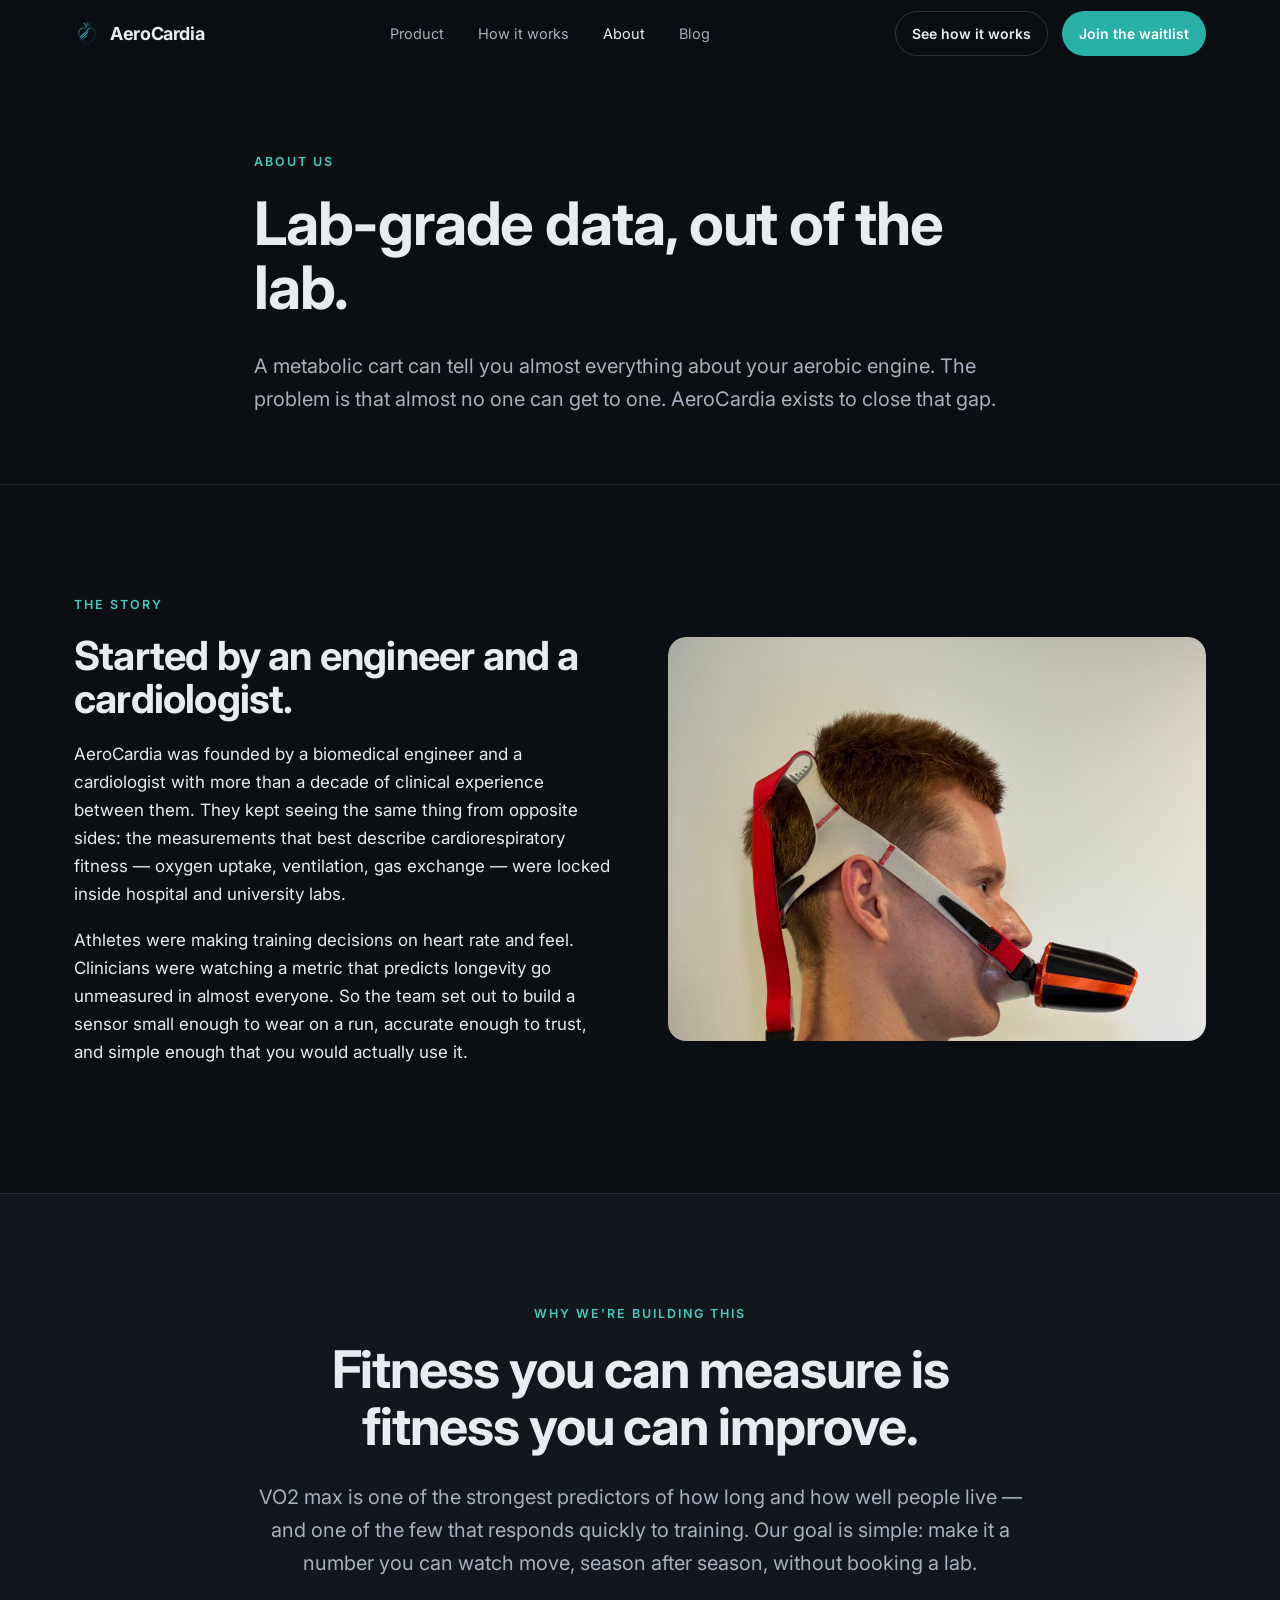
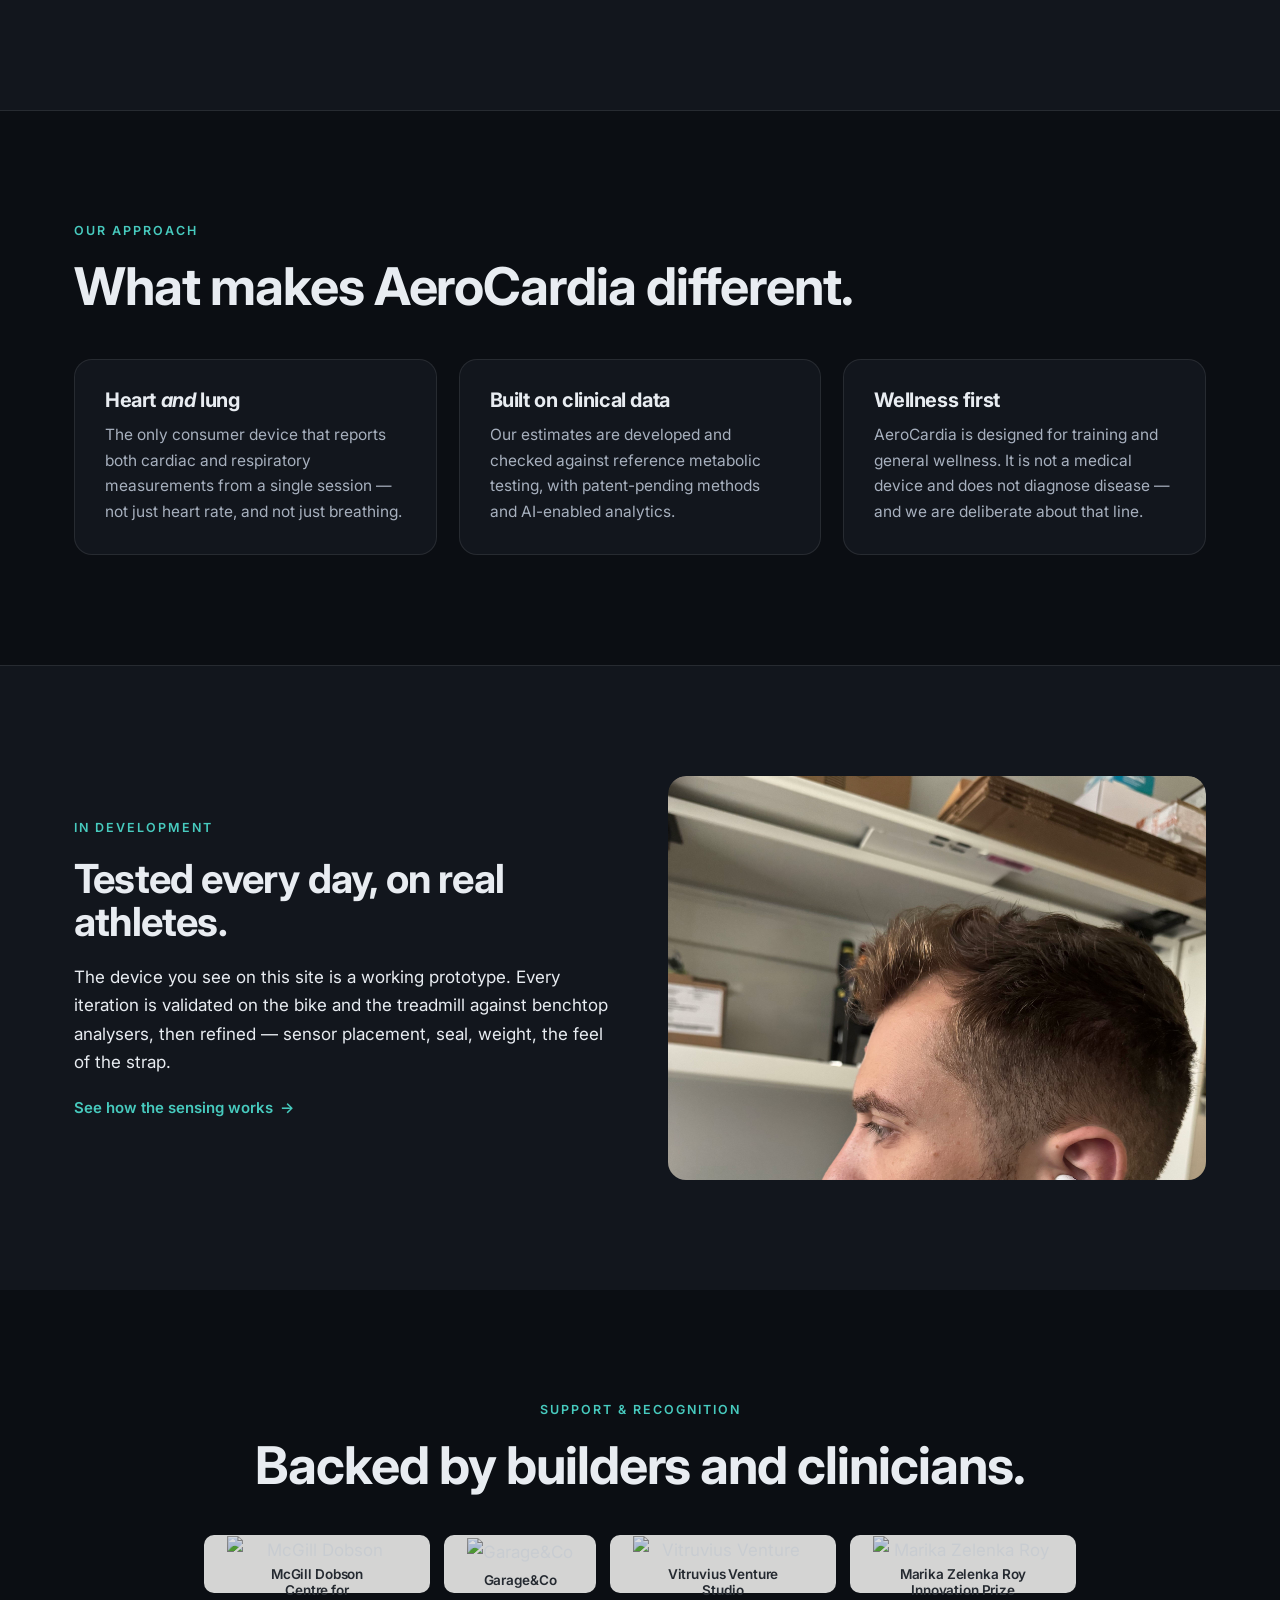
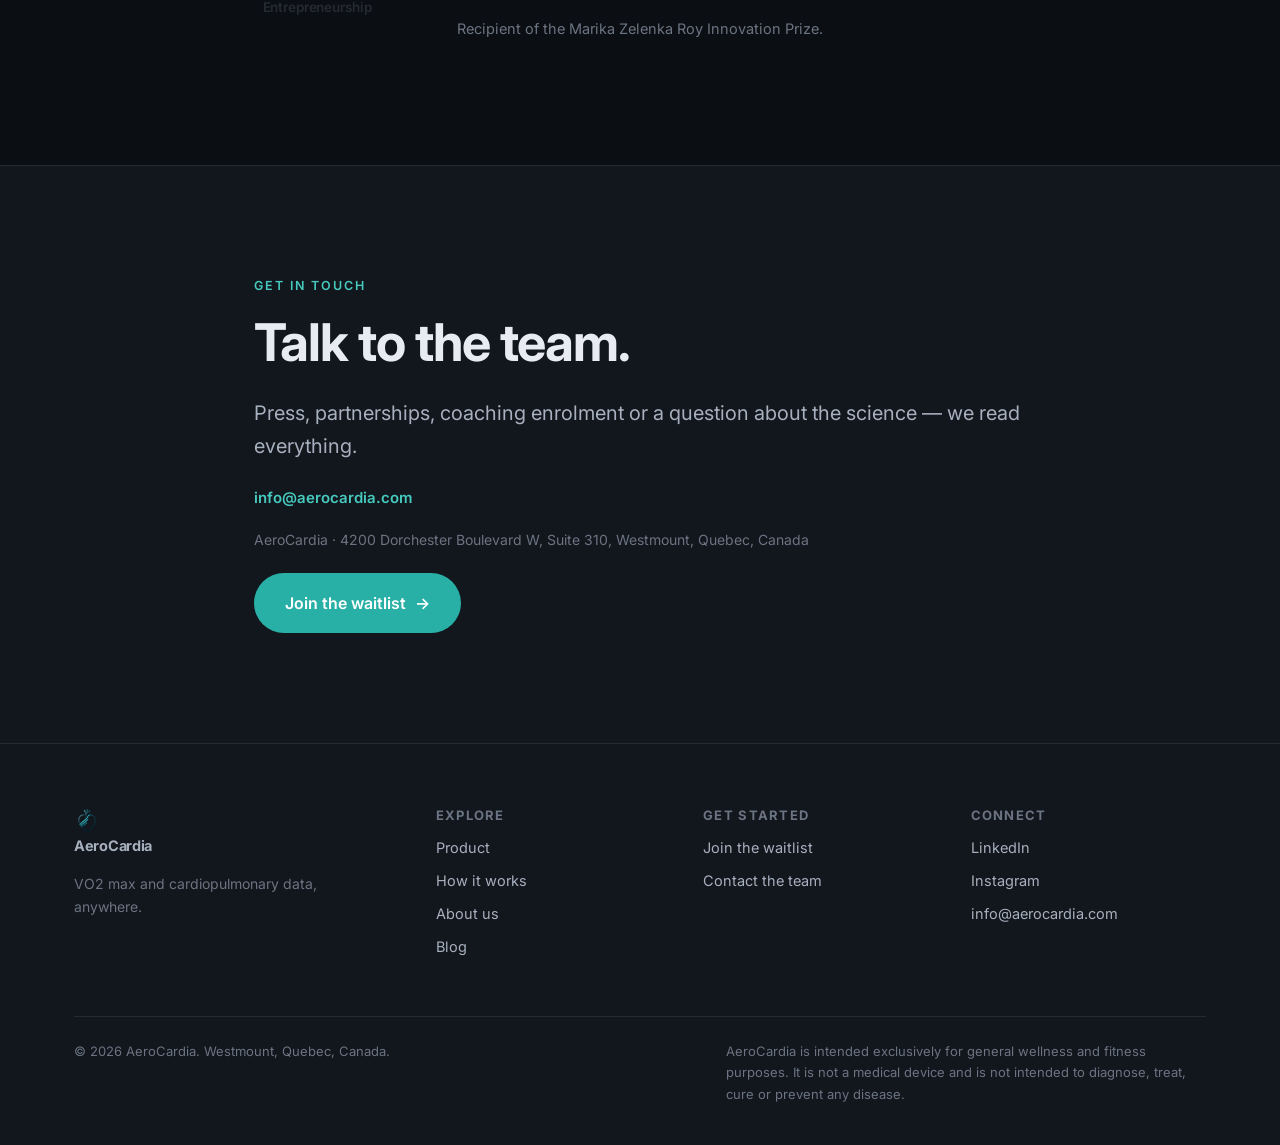
==== about.html @ 22e547aa "Backers strip: logo slots with text fallback Home + About "Backed by" rows now render partner logos " ====
<!DOCTYPE html>
<html lang="en">
<head>
<meta charset="UTF-8" />
<script>document.documentElement.classList.add("js");</script>
<meta name="viewport" content="width=device-width, initial-scale=1" />
<title>About — AeroCardia</title>
<meta name="description" content="AeroCardia was founded by a biomedical engineer and a cardiologist to put lab-grade VO2 and breath data in the hands of everyday athletes." />
<link rel="icon" href="assets/img/favicon.png" />
<link rel="preconnect" href="https://fonts.googleapis.com" />
<link rel="preconnect" href="https://fonts.gstatic.com" crossorigin />
<link href="https://fonts.googleapis.com/css2?family=Inter:wght@400;500;600;700&display=swap" rel="stylesheet" />
<link rel="stylesheet" href="assets/css/styles.css" />
</head>
<body>

<header class="nav">
  <div class="nav__inner">
    <a class="brand" href="index.html" aria-label="AeroCardia home">
      <img class="brand__mark" src="assets/img/favicon.png" alt="" width="26" height="26" />
      AeroCardia
    </a>
    <nav><ul class="nav__links">
      <li><a href="product.html">Product</a></li>
      <li><a href="how-it-works.html">How it works</a></li>
      <li><a href="about.html" aria-current="page">About</a></li>
      <li><a href="index.html#blog">Blog</a></li>
    </ul></nav>
    <div class="nav__cta">
      <a class="btn btn--ghost btn--sm" href="how-it-works.html">See how it works</a>
      <a class="btn btn--primary btn--sm" href="waitlist.html">Join the waitlist</a>
      <button class="nav__toggle" aria-label="Menu"><svg width="24" height="24" viewBox="0 0 24 24" fill="none" stroke="currentColor" stroke-width="2"><path d="M4 7h16M4 12h16M4 17h16" stroke-linecap="round"/></svg></button>
    </div>
  </div>
</header>

<main>

<section class="page-hero">
  <div class="wrap narrow reveal in">
    <span class="eyebrow">About us</span>
    <h1>Lab-grade data, out of the lab.</h1>
    <p class="lede">A metabolic cart can tell you almost everything about your aerobic engine. The problem is that almost no one can get to one. AeroCardia exists to close that gap.</p>
  </div>
</section>

<!-- STORY -->
<section class="section">
  <div class="wrap">
    <div class="split">
      <div class="reveal">
        <span class="eyebrow">The story</span>
        <h2>Started by an engineer and a cardiologist.</h2>
        <p>AeroCardia was founded by a biomedical engineer and a cardiologist with more than a decade of clinical experience between them. They kept seeing the same thing from opposite sides: the measurements that best describe cardiorespiratory fitness — oxygen uptake, ventilation, gas exchange — were locked inside hospital and university labs.</p>
        <p>Athletes were making training decisions on heart rate and feel. Clinicians were watching a metric that predicts longevity go unmeasured in almost everyone. So the team set out to build a sensor small enough to wear on a run, accurate enough to trust, and simple enough that you would actually use it.</p>
      </div>
      <div class="split__media reveal" data-d="1" style="padding:0;border:0;background:none">
        <img src="assets/img/proto-5914.jpg" alt="Early AeroCardia prototype worn during testing" style="width:100%;height:100%;object-fit:cover;border-radius:var(--radius)" />
      </div>
    </div>
  </div>
</section>

<!-- MISSION -->
<section class="section" style="background:var(--bg-elev);border-top:1px solid var(--line);border-bottom:1px solid var(--line)">
  <div class="wrap narrow center reveal" style="margin-inline:auto">
    <span class="eyebrow" style="justify-content:center">Why we're building this</span>
    <h2>Fitness you can measure is fitness you can improve.</h2>
    <p class="lede" style="margin-inline:auto">VO2 max is one of the strongest predictors of how long and how well people live — and one of the few that responds quickly to training. Our goal is simple: make it a number you can watch move, season after season, without booking a lab.</p>
  </div>
</section>

<!-- APPROACH -->
<section class="section">
  <div class="wrap">
    <div class="reveal"><span class="eyebrow">Our approach</span><h2>What makes AeroCardia different.</h2></div>
    <div class="cards cards--3" style="margin-top:44px">
      <div class="card reveal" data-d="1"><h3>Heart <em>and</em> lung</h3><p>The only consumer device that reports both cardiac and respiratory measurements from a single session — not just heart rate, and not just breathing.</p></div>
      <div class="card reveal" data-d="2"><h3>Built on clinical data</h3><p>Our estimates are developed and checked against reference metabolic testing, with patent-pending methods and AI-enabled analytics.</p></div>
      <div class="card reveal" data-d="3"><h3>Wellness first</h3><p>AeroCardia is designed for training and general wellness. It is not a medical device and does not diagnose disease — and we are deliberate about that line.</p></div>
    </div>
  </div>
</section>

<!-- LAB -->
<section class="section" style="background:var(--bg-elev);border-top:1px solid var(--line)">
  <div class="wrap">
    <div class="split split--reverse">
      <div class="reveal">
        <span class="eyebrow">In development</span>
        <h2>Tested every day, on real athletes.</h2>
        <p>The device you see on this site is a working prototype. Every iteration is validated on the bike and the treadmill against benchtop analysers, then refined — sensor placement, seal, weight, the feel of the strap.</p>
        <p><a class="link" href="how-it-works.html">See how the sensing works <span class="arrow">&rarr;</span></a></p>
      </div>
      <div class="split__media reveal" data-d="1" style="padding:0;border:0;background:none">
        <img src="assets/img/oscar-1.jpg" alt="AeroCardia prototype being tested" style="width:100%;height:100%;object-fit:cover;border-radius:var(--radius)" />
      </div>
    </div>
  </div>
</section>

<!-- BACKERS -->
<section class="section">
  <div class="wrap center reveal">
    <span class="eyebrow" style="justify-content:center">Support &amp; recognition</span>
    <h2>Backed by builders and clinicians.</h2>
    <div class="backers" style="margin-top:40px">
      <span class="backer"><img src="assets/img/logos/mcgill-dobson.png" alt="McGill Dobson Centre for Entrepreneurship" onerror="this.hidden=true;this.nextElementSibling.hidden=false" /><span class="backer__txt" hidden>McGill Dobson Centre for Entrepreneurship</span></span>
      <span class="backer"><img src="assets/img/logos/garage-co.png" alt="Garage&amp;Co" onerror="this.hidden=true;this.nextElementSibling.hidden=false" /><span class="backer__txt" hidden>Garage&amp;Co</span></span>
      <span class="backer"><img src="assets/img/logos/vitruvius.png" alt="Vitruvius Venture Studio" onerror="this.hidden=true;this.nextElementSibling.hidden=false" /><span class="backer__txt" hidden>Vitruvius Venture Studio</span></span>
      <span class="backer"><img src="assets/img/logos/marika-zelenka-roy.png" alt="Marika Zelenka Roy Innovation Prize" onerror="this.hidden=true;this.nextElementSibling.hidden=false" /><span class="backer__txt" hidden>Marika Zelenka Roy Innovation Prize</span></span>
    </div>
    <p class="muted" style="margin-top:24px;font-size:14.5px">Recipient of the Marika Zelenka Roy Innovation Prize.</p>
  </div>
</section>

<!-- CONTACT -->
<section class="section" style="background:var(--bg-elev);border-top:1px solid var(--line)">
  <div class="wrap narrow reveal">
    <span class="eyebrow">Get in touch</span>
    <h2>Talk to the team.</h2>
    <p class="lede">Press, partnerships, coaching enrolment or a question about the science — we read everything.</p>
    <p style="margin-top:20px">
      <a class="link" href="mailto:info@aerocardia.com">info@aerocardia.com</a>
    </p>
    <p class="muted" style="font-size:14px">AeroCardia &middot; 4200 Dorchester Boulevard W, Suite 310, Westmount, Quebec, Canada</p>
    <div style="margin-top:22px"><a class="btn btn--primary btn--lg" href="waitlist.html">Join the waitlist <span class="arrow">&rarr;</span></a></div>
  </div>
</section>

</main>

<footer class="footer">
  <div class="wrap">
    <div class="footer__grid">
      <div>
        <a class="brand" href="index.html" style="margin-bottom:14px"><img class="brand__mark" src="assets/img/favicon.png" alt="" width="26" height="26" />AeroCardia</a>
        <p class="muted" style="font-size:14px;max-width:32ch">VO2 max and cardiopulmonary data, anywhere.</p>
      </div>
      <div><h4>Explore</h4><a href="product.html">Product</a><a href="how-it-works.html">How it works</a><a href="about.html">About us</a><a href="https://aerocardia.com/blog">Blog</a></div>
      <div><h4>Get started</h4><a href="waitlist.html">Join the waitlist</a><a href="mailto:info@aerocardia.com">Contact the team</a></div>
      <div><h4>Connect</h4><a href="https://www.linkedin.com/company/aerocardia/" target="_blank" rel="noopener">LinkedIn</a><a href="https://www.instagram.com/aerocardia" target="_blank" rel="noopener">Instagram</a><a href="mailto:info@aerocardia.com">info@aerocardia.com</a></div>
    </div>
    <div class="footer__bottom">
      <span>&copy; <span data-year>2026</span> AeroCardia. Westmount, Quebec, Canada.</span>
      <span class="footer__disc">AeroCardia is intended exclusively for general wellness and fitness purposes. It is not a medical device and is not intended to diagnose, treat, cure or prevent any disease.</span>
    </div>
  </div>
</footer>

<script src="assets/js/main.js"></script>
</body>
</html>
---- assets/css/styles.css ----
/* =========================================================
   AeroCardia — wellness site
   Dark performance theme
   ========================================================= */

:root {
  /* Core palette */
  --bg:            #0B0E13;
  --bg-elev:       #12161D;
  --bg-elev-2:     #171C25;
  --line:          rgba(255,255,255,0.09);
  --line-strong:   rgba(255,255,255,0.16);

  --text:          #E8ECF1;
  --text-dim:      #A7B0BE;
  --text-mute:     #6B7482;

  --accent:        #29B0A6;   /* AeroCardia teal */
  --accent-bright: #47CabE;
  --accent-deep:   #0E6B66;
  --accent-soft:   rgba(41,176,166,0.13);

  --good:          #4FD0B0;
  --warn:          #F5A524;
  --hot:           #FF6B5B;

  /* Type */
  --font-sans: "Inter", -apple-system, BlinkMacSystemFont, "Segoe UI", Roboto, Helvetica, Arial, sans-serif;
  --font-display: "Inter", -apple-system, BlinkMacSystemFont, "Segoe UI", Roboto, sans-serif;

  /* Layout */
  --wrap: 1180px;
  --wrap-narrow: 820px;
  --radius: 18px;
  --radius-sm: 12px;
  --nav-h: 68px;

  --ease: cubic-bezier(0.22, 1, 0.36, 1);
}

/* ---------- Reset-ish ---------- */
* { box-sizing: border-box; }
html { scroll-behavior: smooth; -webkit-text-size-adjust: 100%; }
body {
  margin: 0;
  background: var(--bg);
  color: var(--text);
  font-family: var(--font-sans);
  font-size: 17px;
  line-height: 1.65;
  -webkit-font-smoothing: antialiased;
  text-rendering: optimizeLegibility;
  overflow-x: hidden;
}
img, svg, video { max-width: 100%; display: block; }
a { color: inherit; text-decoration: none; }
button { font-family: inherit; cursor: pointer; }
h1, h2, h3, h4 { font-family: var(--font-display); font-weight: 700; line-height: 1.08; letter-spacing: -0.02em; margin: 0 0 0.5em; }
p { margin: 0 0 1em; }
::selection { background: var(--accent); color: #fff; }

/* ---------- Utilities ---------- */
.wrap { width: 100%; max-width: var(--wrap); margin: 0 auto; padding: 0 24px; }
.narrow { max-width: var(--wrap-narrow); }
.section { padding: 110px 0; position: relative; }
.section--tight { padding: 72px 0; }
.center { text-align: center; }
.eyebrow {
  font-size: 12.5px; font-weight: 600; letter-spacing: 0.16em; text-transform: uppercase;
  color: var(--accent-bright); margin-bottom: 18px; display: block;
}
.lede { font-size: 20px; color: var(--text-dim); max-width: 60ch; }
.section h2 { font-size: clamp(30px, 4.4vw, 52px); }
.muted { color: var(--text-mute); }
.hr { height: 1px; background: var(--line); border: 0; margin: 0; }

/* ---------- Buttons ---------- */
.btn {
  display: inline-flex; align-items: center; gap: 9px;
  padding: 13px 22px; border-radius: 999px; font-weight: 600; font-size: 15px;
  border: 1px solid transparent; transition: transform .18s var(--ease), background .18s, border-color .18s, color .18s;
  white-space: nowrap;
}
.btn:active { transform: translateY(1px); }
.btn--primary { background: var(--accent); color: #fff; }
.btn--primary:hover { background: var(--accent-bright); }
.btn--ghost { border-color: var(--line-strong); color: var(--text); }
.btn--ghost:hover { border-color: var(--text-dim); background: rgba(255,255,255,0.04); }
.btn--sm { padding: 10px 16px; font-size: 14px; }
.btn--lg { padding: 16px 30px; font-size: 16px; }
.arrow { transition: transform .2s var(--ease); }
.btn:hover .arrow, .link:hover .arrow { transform: translateX(3px); }
.link { display: inline-flex; align-items: center; gap: 7px; color: var(--accent-bright); font-weight: 600; font-size: 15px; }

/* ---------- Nav ---------- */
.nav {
  position: sticky; top: 0; z-index: 100; height: var(--nav-h);
  display: flex; align-items: center;
  background: rgba(11,14,19,0.72); backdrop-filter: blur(14px);
  border-bottom: 1px solid transparent; transition: border-color .3s, background .3s;
}
.nav.is-scrolled { border-color: var(--line); background: rgba(11,14,19,0.9); }
.nav__inner { width: 100%; max-width: var(--wrap); margin: 0 auto; padding: 0 24px; display: flex; align-items: center; justify-content: space-between; }
.brand { display: flex; align-items: center; gap: 10px; font-weight: 700; letter-spacing: -0.02em; font-size: 18px; }
.brand__mark { width: 26px; height: 26px; flex: none; }
.nav__links { display: flex; align-items: center; gap: 34px; list-style: none; margin: 0; padding: 0; }
.nav__links a { font-size: 14.5px; color: var(--text-dim); transition: color .15s; }
.nav__links a:hover, .nav__links a[aria-current="page"] { color: var(--text); }
.nav__cta { display: flex; align-items: center; gap: 14px; }
.nav__toggle { display: none; background: none; border: 0; color: var(--text); padding: 8px; }
@media (max-width: 900px) {
  .nav__links, .nav__cta .btn--ghost { display: none; }
  .nav__toggle { display: block; }
  .nav.is-open .nav__links {
    display: flex; position: absolute; top: var(--nav-h); left: 0; right: 0;
    flex-direction: column; gap: 0; background: var(--bg-elev); border-bottom: 1px solid var(--line); padding: 8px 0;
  }
  .nav.is-open .nav__links a { padding: 14px 24px; width: 100%; }
}

/* ---------- Hero ---------- */
.hero { position: relative; padding: 92px 0 60px; overflow: hidden; }
.hero__grid { display: grid; grid-template-columns: 1.05fr 0.95fr; gap: 48px; align-items: center; }
.hero h1 { font-size: clamp(40px, 6.6vw, 76px); letter-spacing: -0.03em; }
.hero .lede { font-size: 21px; margin-bottom: 30px; }
.hero__actions { display: flex; gap: 14px; flex-wrap: wrap; }
.hero__note { margin-top: 20px; font-size: 13.5px; color: var(--text-mute); }
.hero__glow {
  position: absolute; width: 720px; height: 720px; right: -180px; top: -220px; pointer-events: none;
  background: radial-gradient(circle, rgba(41,176,166,0.20), transparent 62%); filter: blur(20px);
}
@media (max-width: 880px) {
  .hero__grid { grid-template-columns: 1fr; gap: 34px; }
  .hero { padding: 56px 0 40px; }
}

/* ---------- Device visual ---------- */
.device {
  position: relative; aspect-ratio: 1 / 1; width: 100%; max-width: 460px; margin-inline: auto;
  display: grid; place-items: center;
}
.device__ring {
  position: absolute; inset: 0; border-radius: 50%;
  background: radial-gradient(circle at 50% 45%, rgba(46,155,255,0.16), transparent 60%);
}
.device__img { width: 78%; filter: drop-shadow(0 40px 70px rgba(0,0,0,0.55)); }
.device__img--spin { animation: float 7s ease-in-out infinite; }
@keyframes float { 0%,100% { transform: translateY(-8px) rotate(-2deg); } 50% { transform: translateY(8px) rotate(2deg); } }

/* Product stage — renders sit on a light studio card.
   The supplied renders have white / light-grey studio backgrounds;
   mix-blend-mode:multiply drops that background against the light card
   so no per-image cut-out is needed. (Re-export as transparent PNG for
   a perfectly clean result — see README.) */
.stage {
  position: relative; width: 100%; border-radius: 22px; overflow: hidden;
  background: linear-gradient(158deg, #EFF0F1 0%, #DFE2E4 60%, #D3D7DA 100%);
  border: 1px solid var(--line-strong); aspect-ratio: 4 / 3; display: grid; place-items: center;
  isolation: isolate;
}
.stage--tall { aspect-ratio: 1 / 1; }
.stage__frames { position: relative; width: 92%; aspect-ratio: 16/10; }
.stage__frames img {
  width: 100%; height: 100%; object-fit: contain;
  mix-blend-mode: multiply;
  transition: opacity .5s var(--ease);
}
/* opt-in auto colourway cross-fade */
.stage__frames--cycle img { position: absolute; inset: 0; opacity: 0; animation: colourway 25s infinite; }
.stage__frames--cycle img:nth-child(1) { animation-delay: 0s; }
.stage__frames--cycle img:nth-child(2) { animation-delay: 5s; }
.stage__frames--cycle img:nth-child(3) { animation-delay: 10s; }
.stage__frames--cycle img:nth-child(4) { animation-delay: 15s; }
.stage__frames--cycle img:nth-child(5) { animation-delay: 20s; }
@keyframes colourway {
  0%, 2% { opacity: 0; }
  5%, 18% { opacity: 1; }
  21%, 100% { opacity: 0; }
}
@media (prefers-reduced-motion: reduce) {
  .stage__frames--cycle img { animation: none; }
  .stage__frames--cycle img:not(:first-child) { display: none; }
  .stage__frames--cycle img:first-child { opacity: 1; }
}
.stage__float { animation: float 8s ease-in-out infinite; }
.stage__badge {
  position: absolute; left: 18px; bottom: 16px; font-size: 12px; letter-spacing: .04em;
  color: #566; display: flex; align-items: center; gap: 8px; font-weight: 600;
}
.stage__badge::before { content: ""; width: 7px; height: 7px; border-radius: 50%; background: var(--accent-deep); }
@media (prefers-reduced-motion: reduce) {
  .stage__frames img { animation: none; opacity: 1; }
  .stage__frames img:not(:first-child) { display: none; }
  .stage__float { animation: none; }
}

/* Dark floating render (how-it-works) — radial mask feathers the studio bg */
.render-float {
  width: 100%; max-width: 560px; margin-inline: auto;
  -webkit-mask-image: radial-gradient(ellipse 62% 62% at 50% 48%, #000 55%, transparent 82%);
          mask-image: radial-gradient(ellipse 62% 62% at 50% 48%, #000 55%, transparent 82%);
}

/* Placeholder shell (used until real renders are dropped in) */
.shell {
  width: 70%; aspect-ratio: 1/1; border-radius: 46% 54% 52% 48% / 54% 46% 54% 46%;
  background:
    radial-gradient(circle at 38% 32%, #2b3340, #12161d 62%),
    var(--bg-elev);
  border: 1px solid var(--line-strong);
  box-shadow: inset 0 2px 14px rgba(255,255,255,0.06), inset 0 -20px 40px rgba(0,0,0,0.5), 0 40px 70px rgba(0,0,0,0.55);
  display: grid; place-items: center; position: relative;
}
.shell::before {
  content: ""; width: 32%; aspect-ratio: 1/1; border-radius: 50% 50% 48% 52% / 60% 60% 40% 40%;
  background: linear-gradient(160deg, #1c222c, #0c0f14);
  box-shadow: inset 0 2px 6px rgba(255,255,255,0.08), 0 6px 16px rgba(0,0,0,0.5);
  border: 1px solid var(--line);
}
.shell[data-accent]::after {
  content: ""; position: absolute; inset: -1px; border-radius: inherit;
  border: 2px solid var(--shell-accent, var(--accent)); opacity: .55; mask: linear-gradient(#000,transparent 70%);
}

/* ---------- Cards ---------- */
.cards { display: grid; gap: 22px; }
.cards--3 { grid-template-columns: repeat(3, 1fr); }
.cards--2 { grid-template-columns: repeat(2, 1fr); }
@media (max-width: 900px) { .cards--3, .cards--2 { grid-template-columns: 1fr; } }
.card {
  background: var(--bg-elev); border: 1px solid var(--line); border-radius: var(--radius);
  padding: 30px; transition: border-color .2s, transform .2s var(--ease), background .2s;
}
.card:hover { border-color: var(--line-strong); transform: translateY(-3px); }
.card__icon {
  width: 42px; height: 42px; border-radius: 11px; display: grid; place-items: center;
  background: var(--accent-soft); color: var(--accent-bright); margin-bottom: 18px;
}
.card h3 { font-size: 20px; }
.card p { color: var(--text-dim); font-size: 15.5px; margin: 0; }
.card ul { margin: 14px 0 0; padding: 0; list-style: none; }
.card ul li { position: relative; padding-left: 20px; font-size: 14.5px; color: var(--text-dim); margin-bottom: 7px; }
.card ul li::before { content: ""; position: absolute; left: 0; top: 9px; width: 7px; height: 7px; border-radius: 50%; background: var(--accent); }

/* ---------- Split feature rows ---------- */
.split { display: grid; grid-template-columns: 1fr 1fr; gap: 56px; align-items: center; }
.split--reverse .split__media { order: 2; }
.split__media {
  background: var(--bg-elev); border: 1px solid var(--line); border-radius: var(--radius);
  aspect-ratio: 4/3; display: grid; place-items: center; overflow: hidden; position: relative;
}
.split h2 { font-size: clamp(26px, 3.6vw, 40px); }
.split ul { list-style: none; margin: 22px 0 0; padding: 0; }
.split ul li { position: relative; padding-left: 26px; margin-bottom: 12px; color: var(--text-dim); }
.split ul li::before {
  content: ""; position: absolute; left: 0; top: 7px; width: 14px; height: 14px; border-radius: 50%;
  background: var(--accent-soft); border: 1px solid var(--accent);
}
@media (max-width: 900px) {
  .split { grid-template-columns: 1fr; gap: 28px; }
  .split--reverse .split__media { order: 0; }
}

/* ---------- Steps ---------- */
.steps { display: grid; grid-template-columns: repeat(3,1fr); gap: 24px; counter-reset: step; }
@media (max-width: 900px) { .steps { grid-template-columns: 1fr; } }
.step { padding-top: 26px; border-top: 2px solid var(--line-strong); }
.step__n { font-size: 13px; font-weight: 700; color: var(--accent-bright); letter-spacing: 0.1em; }
.step h3 { font-size: 19px; margin-top: 10px; }
.step p { color: var(--text-dim); font-size: 15px; margin: 0; }

/* ---------- Phase / training ---------- */
.phase { background: var(--bg-elev); border: 1px solid var(--line); border-radius: var(--radius); padding: 28px; }
.phase__tag { display: inline-block; font-size: 12px; font-weight: 700; letter-spacing: 0.08em; text-transform: uppercase;
  padding: 5px 10px; border-radius: 6px; margin-bottom: 14px; }
.phase--1 .phase__tag { background: rgba(53,208,165,0.14); color: var(--good); }
.phase--2 .phase__tag { background: rgba(245,165,36,0.14); color: var(--warn); }
.phase--3 .phase__tag { background: rgba(255,90,95,0.14); color: var(--hot); }
.phase h3 { font-size: 20px; }
.phase p { color: var(--text-dim); font-size: 15px; }

/* ---------- Country toggle (UCI) ---------- */
.uci { background: var(--bg-elev); border-top: 1px solid var(--line); border-bottom: 1px solid var(--line); }
.uci__grid { display: grid; grid-template-columns: 1fr 1fr; gap: 56px; align-items: center; }
.flags { display: flex; flex-wrap: wrap; gap: 10px; margin: 22px 0 20px; }
.flag {
  padding: 9px 15px; border-radius: 10px; border: 1px solid var(--line-strong); background: var(--bg-elev-2);
  font-size: 14px; font-weight: 600; color: var(--text-dim); display: flex; align-items: center; gap: 9px;
  transition: border-color .15s, color .15s, background .15s;
}
.flag:hover { color: var(--text); }
.flag.is-active { border-color: var(--accent); color: var(--text); background: var(--accent-soft); }
.flag__dot { width: 12px; height: 12px; border-radius: 3px; flex: none; box-shadow: 0 0 0 1px rgba(255,255,255,0.15); }
.uci__stage { aspect-ratio: 1/1; display: grid; place-items: center; position: relative; }
@media (max-width: 900px) { .uci__grid { grid-template-columns: 1fr; gap: 30px; } }

/* ---------- Blog ---------- */
.posts { display: grid; grid-template-columns: repeat(3,1fr); gap: 24px; }
@media (max-width: 900px) { .posts { grid-template-columns: 1fr; } }
.post { display: flex; flex-direction: column; background: var(--bg-elev); border: 1px solid var(--line);
  border-radius: var(--radius); overflow: hidden; transition: border-color .2s, transform .2s var(--ease); }
.post:hover { border-color: var(--line-strong); transform: translateY(-3px); }
.post__img { aspect-ratio: 16/10; background: linear-gradient(140deg, var(--bg-elev-2), #0c1219); position: relative; overflow: hidden; }
.post__img img { width: 100%; height: 100%; object-fit: cover; }
.post__body { padding: 22px 22px 24px; display: flex; flex-direction: column; flex: 1; }
.post__meta { font-size: 12.5px; color: var(--text-mute); letter-spacing: 0.04em; margin-bottom: 10px; }
.post h3 { font-size: 18px; line-height: 1.25; }
.post p { color: var(--text-dim); font-size: 14.5px; flex: 1; }

/* ---------- Idle image strip (Squarespace-style) ---------- */
.strip { padding: 40px 0; overflow: hidden; border-top: 1px solid var(--line); border-bottom: 1px solid var(--line); background: var(--bg-elev); }
.strip__track { display: flex; gap: 18px; width: max-content; animation: slide 46s linear infinite; }
.strip:hover .strip__track { animation-play-state: paused; }
.strip.is-idle .strip__track { animation-duration: 22s; }
.strip__item { width: 300px; aspect-ratio: 3/2; border-radius: 14px; overflow: hidden; background: var(--bg-elev-2); flex: none; }
.strip__item img { width: 100%; height: 100%; object-fit: cover; }
@keyframes slide { from { transform: translateX(0); } to { transform: translateX(calc(-50% - 9px)); } }
@media (prefers-reduced-motion: reduce) { .strip__track { animation: none; } }

/* ---------- Metrics list (product) ---------- */
.metric-row { display: grid; grid-template-columns: 200px 1fr; gap: 30px; padding: 26px 0; border-top: 1px solid var(--line); }
.metric-row:last-child { border-bottom: 1px solid var(--line); }
.metric-row h3 { font-size: 19px; margin: 0; }
.metric-row .abbr { color: var(--accent-bright); font-size: 13px; font-weight: 600; letter-spacing: 0.05em; }
.metric-row p { color: var(--text-dim); margin: 6px 0 0; font-size: 15px; }
@media (max-width: 700px) { .metric-row { grid-template-columns: 1fr; gap: 8px; } }

/* ---------- Spec table ---------- */
.specs { width: 100%; border-collapse: collapse; }
.specs th, .specs td { text-align: left; padding: 16px 12px; border-bottom: 1px solid var(--line); font-size: 15px; }
.specs th { color: var(--text-mute); font-weight: 600; width: 40%; }
.specs td { color: var(--text-dim); }

/* ---------- CTA band ---------- */
.cta-band { background: linear-gradient(135deg, var(--accent-deep), #0a1a2e); border-radius: 26px; padding: 56px; text-align: center; position: relative; overflow: hidden; }
.cta-band h2 { font-size: clamp(28px, 4vw, 44px); }
.cta-band p { color: rgba(255,255,255,0.82); max-width: 46ch; margin-inline: auto; }
.cta-band .btn--primary { background: #fff; color: var(--accent-deep); }
.cta-band .btn--primary:hover { background: #eaf3ff; }
@media (max-width: 700px) { .cta-band { padding: 38px 22px; } }

/* ---------- Backer / partner logos ---------- */
.backers { display: flex; flex-wrap: wrap; align-items: center; justify-content: center; gap: 14px; }
.backer {
  display: grid; place-items: center; height: 58px; padding: 0 22px;
  background: #F5F5F3; border: 1px solid rgba(255,255,255,0.08); border-radius: 10px;
  opacity: 0.86; transition: opacity .18s var(--ease), transform .18s var(--ease);
}
.backer:hover { opacity: 1; transform: translateY(-2px); }
.backer img { height: 30px; width: auto; max-width: 180px; object-fit: contain; display: block; }
.backer__txt {
  font-size: 13.5px; font-weight: 600; color: #2a2f36; text-align: center; line-height: 1.25;
  max-width: 15ch; letter-spacing: -0.01em;
}
@media (max-width: 640px) { .backer { height: 50px; padding: 0 16px; } .backer img { height: 24px; } }

/* ---------- Stat pills ---------- */
.stats { display: grid; grid-template-columns: repeat(3,1fr); gap: 18px; }
@media (max-width: 700px) { .stats { grid-template-columns: 1fr; } }
.stat { background: var(--bg-elev); border: 1px solid var(--line); border-radius: var(--radius-sm); padding: 24px; }
.stat b { font-size: 30px; font-family: var(--font-display); letter-spacing: -0.02em; display: block; }
.stat span { color: var(--text-mute); font-size: 13.5px; }

/* ---------- Footer ---------- */
.footer { border-top: 1px solid var(--line); padding: 64px 0 40px; background: var(--bg-elev); }
.footer__grid { display: grid; grid-template-columns: 1.4fr 1fr 1fr 1fr; gap: 32px; }
.footer h4 { font-size: 13px; text-transform: uppercase; letter-spacing: 0.1em; color: var(--text-mute); margin-bottom: 14px; }
.footer a { color: var(--text-dim); font-size: 14.5px; display: block; margin-bottom: 9px; transition: color .15s; }
.footer a:hover { color: var(--text); }
.footer__bottom { margin-top: 48px; padding-top: 24px; border-top: 1px solid var(--line); display: flex; justify-content: space-between; gap: 16px; flex-wrap: wrap; font-size: 13px; color: var(--text-mute); }
.footer__disc { max-width: 60ch; }
@media (max-width: 800px) { .footer__grid { grid-template-columns: 1fr 1fr; } }

/* ---------- Scroll reveal (progressive enhancement) ----------
   Content is visible by default. main.js adds .pre only to elements
   below the fold at load, so a JS failure leaves everything readable. */
.reveal { opacity: 1; transform: none; }
.reveal.pre { opacity: 0; transform: translateY(24px); transition: opacity .7s var(--ease), transform .7s var(--ease); }
.reveal.pre.in { opacity: 1; transform: none; }
.reveal.pre[data-d="1"] { transition-delay: .08s; }
.reveal.pre[data-d="2"] { transition-delay: .16s; }
.reveal.pre[data-d="3"] { transition-delay: .24s; }
@media (prefers-reduced-motion: reduce) { .reveal.pre { opacity: 1; transform: none; transition: none; } }

/* ---------- Page hero (interior) ---------- */
.page-hero { padding: 84px 0 48px; border-bottom: 1px solid var(--line); }
.page-hero h1 { font-size: clamp(34px, 5vw, 60px); }
.page-hero .lede { margin-top: 8px; }

/* ---------- Waitlist ---------- */
.waitlist-wrap { max-width: 620px; margin: 0 auto; }
.waitlist-embed { background: #fff; border: 1px solid var(--line); border-radius: var(--radius); overflow: hidden; }
.waitlist-embed iframe { width: 100%; min-height: 780px; border: 0; display: block; }
@media (max-width: 880px) { .waitlist-embed iframe { min-height: 900px; } }
.perk { display: flex; gap: 14px; padding: 16px 0; border-top: 1px solid var(--line); }
.perk svg { color: var(--accent-bright); flex: none; margin-top: 3px; }
.perk b { display: block; font-size: 15px; }
.perk span { color: var(--text-dim); font-size: 14px; }
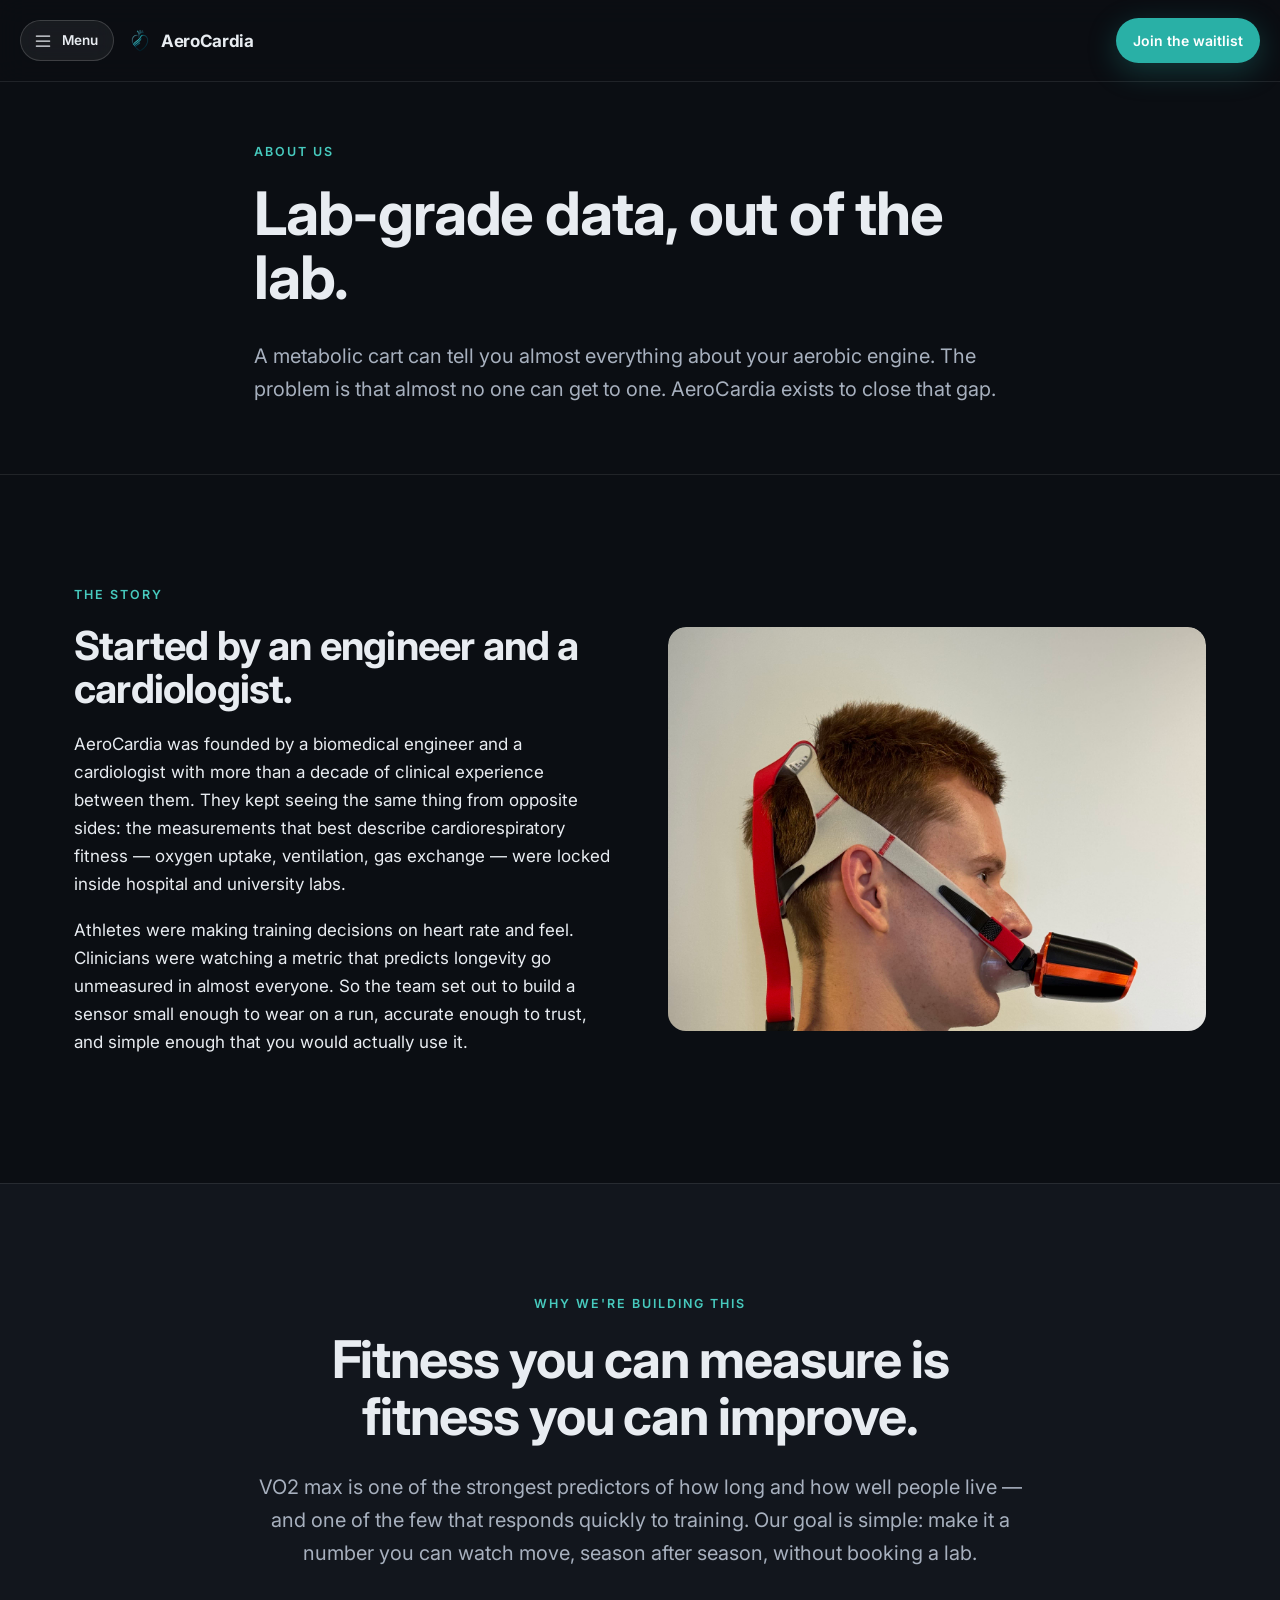
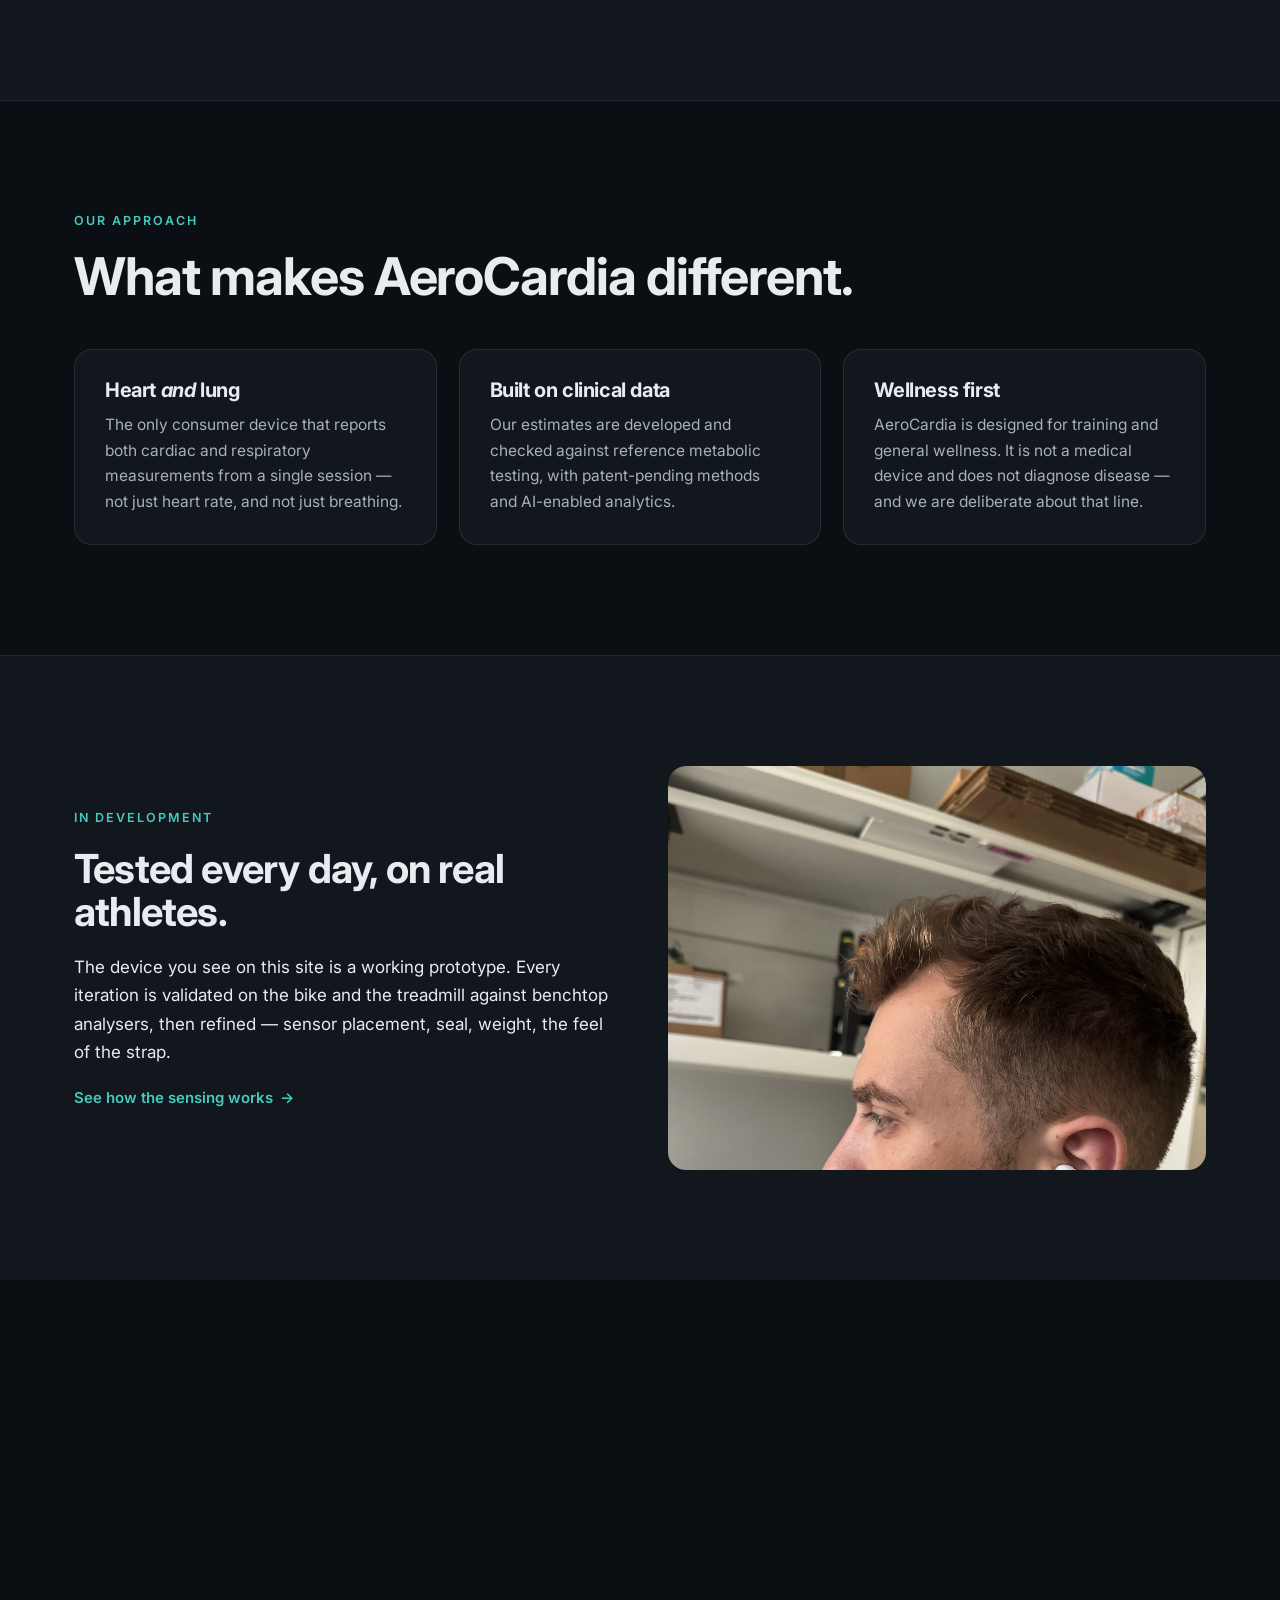
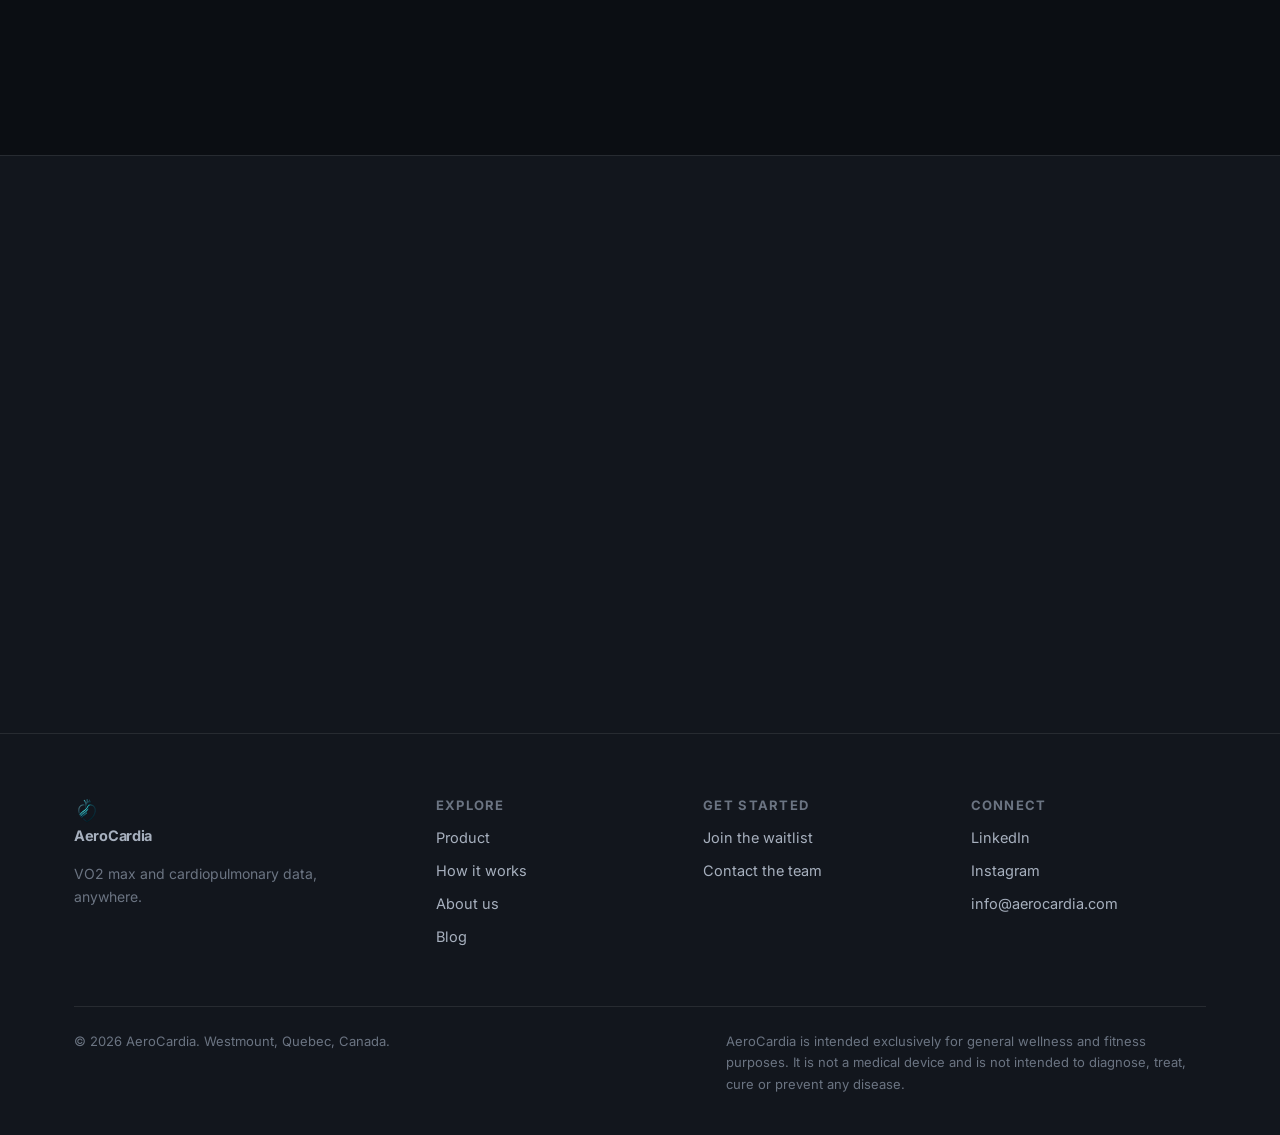
==== commit 8db09fa7: "Liquid-glass hero, fullscreen menu, shared shell - New home hero: full-bleed animated <canvas> backd" ====
--- a/about.html
+++ b/about.html
@@ -9,30 +9,45 @@
 <link rel="icon" href="assets/img/favicon.png" />
 <link rel="preconnect" href="https://fonts.googleapis.com" />
 <link rel="preconnect" href="https://fonts.gstatic.com" crossorigin />
-<link href="https://fonts.googleapis.com/css2?family=Inter:wght@400;500;600;700&display=swap" rel="stylesheet" />
+<link href="https://fonts.googleapis.com/css2?family=Inter:wght@300;400;500;600;700&display=swap" rel="stylesheet" />
 <link rel="stylesheet" href="assets/css/styles.css" />
 </head>
-<body>
+<body class="interior">
 
-<header class="nav">
-  <div class="nav__inner">
-    <a class="brand" href="index.html" aria-label="AeroCardia home">
-      <img class="brand__mark" src="assets/img/favicon.png" alt="" width="26" height="26" />
-      AeroCardia
+<header class="topbar" data-topbar>
+  <div class="topbar__left">
+    <button class="menu-open" id="menu-open" aria-expanded="false" aria-controls="menu">
+      <svg width="20" height="20" viewBox="0 0 24 24" fill="none" stroke="currentColor" stroke-width="1.5" stroke-linecap="round" stroke-linejoin="round" aria-hidden="true"><line x1="4" y1="6" x2="20" y2="6"/><line x1="4" y1="12" x2="20" y2="12"/><line x1="4" y1="18" x2="20" y2="18"/></svg>
+      <span class="menu-open__label">Menu</span>
+    </button>
+    <a class="topbar__brand" href="index.html" aria-label="AeroCardia home">
+      <img src="assets/img/favicon.png" alt="" width="24" height="24" />AeroCardia
     </a>
-    <nav><ul class="nav__links">
-      <li><a href="product.html">Product</a></li>
-      <li><a href="how-it-works.html">How it works</a></li>
-      <li><a href="about.html" aria-current="page">About</a></li>
-      <li><a href="index.html#blog">Blog</a></li>
-    </ul></nav>
-    <div class="nav__cta">
-      <a class="btn btn--ghost btn--sm" href="how-it-works.html">See how it works</a>
-      <a class="btn btn--primary btn--sm" href="waitlist.html">Join the waitlist</a>
-      <button class="nav__toggle" aria-label="Menu"><svg width="24" height="24" viewBox="0 0 24 24" fill="none" stroke="currentColor" stroke-width="2"><path d="M4 7h16M4 12h16M4 17h16" stroke-linecap="round"/></svg></button>
+  </div>
+  <a class="btn btn--primary btn--sm topbar__cta" href="waitlist.html">Join the waitlist</a>
+</header>
+
+<div class="menu" id="menu" aria-hidden="true">
+  <div class="menu__backdrop" data-menu-close></div>
+  <nav class="menu__panel" aria-label="Main menu">
+    <button class="menu__close" id="menu-close" data-menu-close>
+      <svg width="20" height="20" viewBox="0 0 24 24" fill="none" stroke="currentColor" stroke-width="1.5" stroke-linecap="round" stroke-linejoin="round" aria-hidden="true"><path d="M18 6 6 18"/><path d="m6 6 12 12"/></svg>
+      Close
+    </button>
+    <div class="menu__nav">
+      <a class="menu__link" href="index.html"><span class="menu__linkText">Home</span><svg class="menu__arrow icon" width="16" height="16" viewBox="0 0 24 24" fill="none" stroke="currentColor" stroke-width="1.5" stroke-linecap="round" stroke-linejoin="round" aria-hidden="true"><path d="M5 12h14"/><path d="m12 5 7 7-7 7"/></svg></a>
+      <a class="menu__link" href="product.html"><span class="menu__linkText">Product</span><svg class="menu__arrow icon" width="16" height="16" viewBox="0 0 24 24" fill="none" stroke="currentColor" stroke-width="1.5" stroke-linecap="round" stroke-linejoin="round" aria-hidden="true"><path d="M5 12h14"/><path d="m12 5 7 7-7 7"/></svg></a>
+      <a class="menu__link" href="how-it-works.html"><span class="menu__linkText">How it works</span><svg class="menu__arrow icon" width="16" height="16" viewBox="0 0 24 24" fill="none" stroke="currentColor" stroke-width="1.5" stroke-linecap="round" stroke-linejoin="round" aria-hidden="true"><path d="M5 12h14"/><path d="m12 5 7 7-7 7"/></svg></a>
+      <a class="menu__link" href="about.html"><span class="menu__linkText">About</span><svg class="menu__arrow icon" width="16" height="16" viewBox="0 0 24 24" fill="none" stroke="currentColor" stroke-width="1.5" stroke-linecap="round" stroke-linejoin="round" aria-hidden="true"><path d="M5 12h14"/><path d="m12 5 7 7-7 7"/></svg></a>
+      <a class="menu__link" href="index.html#blog"><span class="menu__linkText">Blog</span><svg class="menu__arrow icon" width="16" height="16" viewBox="0 0 24 24" fill="none" stroke="currentColor" stroke-width="1.5" stroke-linecap="round" stroke-linejoin="round" aria-hidden="true"><path d="M5 12h14"/><path d="m12 5 7 7-7 7"/></svg></a>
     </div>
-  </div>
-</header>
+    <div class="menu__foot">
+      <span class="menu__footLabel">Get in touch</span>
+      <a class="menu__mail" href="mailto:info@aerocardia.com">info@aerocardia.com</a>
+      <div style="margin-top:18px"><a class="btn btn--primary" href="waitlist.html">Join the waitlist</a></div>
+    </div>
+  </nav>
+</div>
 
 <main>
 
@@ -148,6 +163,7 @@
   </div>
 </footer>
 
+<script src="assets/js/menu.js"></script>
 <script src="assets/js/main.js"></script>
 </body>
 </html>
--- a/assets/css/styles.css
+++ b/assets/css/styles.css
@@ -396,3 +396,224 @@
 .perk svg { color: var(--accent-bright); flex: none; margin-top: 3px; }
 .perk b { display: block; font-size: 15px; }
 .perk span { color: var(--text-dim); font-size: 14px; }
+
+
+/* =========================================================
+   v2 — fixed topbar, fullscreen menu, liquid-glass hero,
+   numbered cards, render spotlight
+   ========================================================= */
+
+/* ---------- Fixed topbar (replaces the old sticky .nav) ---------- */
+.topbar {
+  position: fixed; inset: 0 0 auto 0; z-index: 90;
+  display: flex; align-items: center; justify-content: space-between;
+  padding: 18px 20px; gap: 16px;
+  transition: background .3s var(--ease), border-color .3s var(--ease);
+  border-bottom: 1px solid transparent;
+  pointer-events: none;
+}
+.topbar > *, .topbar button, .topbar a { pointer-events: auto; }
+.topbar.is-solid,
+.interior .topbar {
+  background: rgba(11, 14, 19, 0.82);
+  backdrop-filter: blur(14px); -webkit-backdrop-filter: blur(14px);
+  border-bottom-color: var(--line);
+}
+.topbar__left { display: flex; align-items: center; gap: 14px; min-width: 0; }
+.topbar__brand { display: flex; align-items: center; gap: 9px; font-weight: 700; font-size: 17px; letter-spacing: -0.02em; color: var(--text); }
+.topbar__brand img { width: 24px; height: 24px; flex: none; }
+.menu-open {
+  display: inline-flex; align-items: center; gap: 9px;
+  background: rgba(255, 255, 255, 0.06); backdrop-filter: blur(10px); -webkit-backdrop-filter: blur(10px);
+  border: 1px solid var(--line-strong); border-radius: 999px;
+  padding: 8px 15px 8px 12px; color: var(--text); font: inherit; font-size: 13.5px; font-weight: 600;
+  transition: background .18s, border-color .18s;
+}
+.menu-open:hover { background: rgba(255, 255, 255, 0.12); border-color: var(--text-mute); }
+.menu-open svg { flex: none; }
+.topbar__cta { box-shadow: 0 8px 30px rgba(41, 176, 166, 0.28); flex: none; }
+@media (max-width: 560px) {
+  .topbar { padding: 12px 14px; }
+  .topbar__brand { display: none; }
+  .menu-open__label { display: none; }
+  .menu-open { padding: 9px; border-radius: 12px; }
+}
+.interior main { padding-top: 58px; }
+
+/* ---------- Fullscreen slide-in menu ---------- */
+.menu {
+  position: fixed; inset: 0; z-index: 200; visibility: hidden; pointer-events: none;
+  transition: visibility 0s linear .5s;
+}
+.menu.is-open { visibility: visible; pointer-events: auto; transition-delay: 0s; }
+.menu__backdrop {
+  position: absolute; inset: 0; background: rgba(0, 0, 0, 0.55);
+  backdrop-filter: blur(4px); -webkit-backdrop-filter: blur(4px);
+  opacity: 0; transition: opacity .5s var(--ease);
+}
+.menu.is-open .menu__backdrop { opacity: 1; }
+.menu__panel {
+  position: absolute; top: 0; left: 0; display: flex; flex-direction: column;
+  width: 100%; height: 100%; padding: 22px 28px 28px; background: var(--bg);
+  border-right: 1px solid var(--line);
+  transform: translateX(-100%);
+  transition: transform .5s cubic-bezier(0.16, 1, 0.3, 1);
+}
+.menu.is-open .menu__panel { transform: translateX(0); }
+@media (min-width: 640px) { .menu__panel { width: 420px; padding: 22px 40px 40px; } }
+.menu__close {
+  display: inline-flex; align-items: center; gap: 9px; align-self: flex-start;
+  margin: 4px 0 44px; background: none; border: 0; font: inherit; font-size: 14px; font-weight: 600;
+  color: var(--text); cursor: pointer; transition: opacity .3s;
+}
+.menu__close:hover { opacity: 0.6; }
+.menu__nav { display: flex; flex-direction: column; }
+.menu__link {
+  display: flex; align-items: center; justify-content: space-between; padding: 18px 0;
+  border-bottom: 1px solid var(--line); color: var(--text); text-decoration: none;
+  opacity: 0; transform: translateY(20px);
+  transition: opacity .5s var(--ease), transform .5s var(--ease);
+}
+.menu__linkText { font-size: 1.6rem; font-weight: 300; letter-spacing: -0.03em; transition: transform .3s var(--ease); }
+.menu__link:hover .menu__linkText { transform: translateX(8px); color: var(--accent-bright); }
+.menu__arrow { color: var(--text-mute); opacity: 0; transform: translateX(8px); transition: opacity .3s, transform .3s; }
+.menu__link:hover .menu__arrow { opacity: 1; transform: translateX(0); }
+@media (min-width: 640px) { .menu__linkText { font-size: 1.9rem; } }
+.menu.is-open .menu__link { opacity: 1; transform: translateY(0); }
+.menu.is-open .menu__link:nth-child(1) { transition-delay: 140ms; }
+.menu.is-open .menu__link:nth-child(2) { transition-delay: 200ms; }
+.menu.is-open .menu__link:nth-child(3) { transition-delay: 260ms; }
+.menu.is-open .menu__link:nth-child(4) { transition-delay: 320ms; }
+.menu.is-open .menu__link:nth-child(5) { transition-delay: 380ms; }
+.menu.is-open .menu__link:nth-child(6) { transition-delay: 440ms; }
+.menu__foot {
+  margin-top: auto; padding: 24px 0 4px; border-top: 1px solid var(--line);
+  opacity: 0; transform: translateY(20px); transition: opacity .5s, transform .5s; transition-delay: 0s;
+}
+.menu.is-open .menu__foot { opacity: 1; transform: translateY(0); transition-delay: 560ms; }
+.menu__footLabel { display: block; margin-bottom: 8px; font-size: 12px; text-transform: uppercase; letter-spacing: 0.12em; color: var(--text-mute); }
+.menu__mail { font-size: 15px; color: var(--text-dim); }
+.menu__mail:hover { color: var(--text); }
+
+/* ---------- Liquid-glass hero ---------- */
+#liquid-glass-defs { position: absolute; width: 0; height: 0; pointer-events: none; }
+.hero-glass {
+  position: relative; z-index: 1;
+  min-height: 100vh; min-height: 100svh;
+  display: flex; flex-direction: column;
+  overflow: hidden;
+  background: #06090d;
+}
+#bg-stage {
+  position: absolute; inset: 0; width: 100%; height: 100%;
+  z-index: 0; pointer-events: none; display: block;
+}
+.hero-glass__inner {
+  position: relative; z-index: 2; flex: 1;
+  width: 100%; max-width: var(--wrap); margin: 0 auto;
+  padding: 128px 24px 44px;
+  display: flex; flex-direction: column;
+}
+.hero-glass__row {
+  margin-top: auto;
+  display: flex; align-items: flex-end; justify-content: space-between; gap: 40px;
+}
+.hero-glass__copy { max-width: 32rem; }
+.hero-glass h1 {
+  font-size: clamp(34px, 5.4vw, 62px); line-height: 1.04; letter-spacing: -0.035em;
+  text-shadow: 0 2px 40px rgba(0, 0, 0, 0.5);
+}
+.hero-glass__lede { font-size: clamp(15px, 1.7vw, 19px); color: var(--text-dim); max-width: 34ch; margin: 18px 0 26px; }
+.hero-glass__actions { display: flex; gap: 12px; flex-wrap: wrap; }
+.hero-glass__note { margin-top: 18px; font-size: 12.5px; color: var(--text-mute); }
+.hero-scroll {
+  position: absolute; left: 50%; bottom: 18px; transform: translateX(-50%);
+  font-size: 11px; letter-spacing: 0.18em; text-transform: uppercase; color: var(--text-mute);
+  display: flex; flex-direction: column; align-items: center; gap: 6px;
+}
+.hero-scroll::after { content: ""; width: 1px; height: 26px; background: linear-gradient(var(--text-mute), transparent); }
+
+/* the card: a window onto a refracted duplicate of the animated backdrop */
+.glass-card {
+  position: relative; flex: none;
+  width: 340px; max-width: 100%; height: 440px; padding: 26px;
+  border-radius: 34px; overflow: hidden;
+  border: 1px solid rgba(255, 255, 255, 0.16);
+  background: transparent;
+  display: flex; flex-direction: column; justify-content: space-between;
+  animation: fade-slide-up-card 900ms cubic-bezier(0.16, 1, 0.3, 1) both;
+}
+@keyframes fade-slide-up-card {
+  from { opacity: 0; transform: translateY(28px); }
+  to   { opacity: 1; transform: translateY(0); }
+}
+#dup-stage-container { position: absolute; left: 0; top: 0; z-index: 0; overflow: hidden; pointer-events: none; }
+#dup-stage { position: absolute; inset: 0; width: 100%; height: 100%; filter: url(#liquid-glass-refraction); }
+.glass-card__frost {
+  position: absolute; inset: 0; z-index: 1; border-radius: 34px; pointer-events: none;
+  background: rgba(18, 34, 38, 0.30);
+  box-shadow: inset 0 1.5px 2px rgba(255, 255, 255, 0.22), inset 0 -1px 3px rgba(0, 0, 0, 0.4);
+  transition: background .4s;
+}
+.glass-card:hover .glass-card__frost { background: rgba(24, 44, 48, 0.24); }
+.glass-card__head, .glass-card__body, .glass-card__wave { position: relative; z-index: 2; }
+.glass-card__head {
+  display: flex; align-items: baseline; justify-content: space-between; gap: 1rem;
+  padding-bottom: 12px; border-bottom: 1px solid rgba(255, 255, 255, 0.14);
+}
+.glass-card__title { font-size: 15px; font-weight: 600; letter-spacing: -0.02em; }
+.glass-card__index { font-size: 12px; color: var(--text-mute); }
+.glass-card__body { display: flex; flex-direction: column; gap: 14px; margin-top: 16px; }
+.glass-metric { display: flex; align-items: baseline; justify-content: space-between; }
+.glass-metric__k { font-size: 12.5px; color: var(--text-dim); }
+.glass-metric__v { font-size: 22px; font-weight: 700; font-family: var(--font-display); letter-spacing: -0.02em; }
+.glass-metric__v small { font-size: 11px; font-weight: 500; color: var(--text-mute); margin-left: 4px; }
+.glass-card__wave { display: block; width: 100%; height: auto; margin-top: 14px; color: var(--accent-bright); }
+@media (max-width: 900px) {
+  .hero-glass__row { flex-direction: column; align-items: flex-start; gap: 30px; }
+  .glass-card { width: 100%; max-width: 380px; height: 400px; align-self: center; }
+  .hero-scroll { display: none; }
+}
+
+/* ---------- Numbered feature cards (Stryd-style) ---------- */
+.numbered { display: grid; grid-template-columns: repeat(3, 1fr); gap: 22px; }
+@media (max-width: 900px) { .numbered { grid-template-columns: 1fr; max-width: 460px; margin-inline: auto; } }
+.ncard {
+  background: var(--bg-elev); border: 1px solid var(--line); border-radius: var(--radius);
+  overflow: hidden; display: flex; flex-direction: column;
+  transition: border-color .2s, transform .2s var(--ease);
+}
+.ncard:hover { border-color: var(--line-strong); transform: translateY(-3px); }
+.ncard__media { position: relative; aspect-ratio: 4 / 3; overflow: hidden; background: var(--bg-elev-2); }
+.ncard__media img { width: 100%; height: 100%; object-fit: cover; }
+.ncard__n {
+  position: absolute; top: 12px; right: 12px; width: 30px; height: 30px; border-radius: 50%;
+  display: grid; place-items: center; font-size: 13px; font-weight: 700;
+  background: rgba(6, 9, 13, 0.7); backdrop-filter: blur(6px); color: var(--text); border: 1px solid var(--line-strong);
+}
+.ncard__body { padding: 22px 22px 24px; display: flex; flex-direction: column; flex: 1; }
+.ncard__body h3 { font-size: 13px; letter-spacing: 0.08em; text-transform: uppercase; color: var(--accent-bright); margin-bottom: 12px; }
+.ncard__body p { color: var(--text-dim); font-size: 14.5px; margin: 0 0 14px; }
+.ncard__list { list-style: none; margin: auto 0 0; padding: 0; }
+.ncard__list li { position: relative; padding-left: 18px; font-size: 13.5px; color: var(--text-dim); margin-bottom: 6px; }
+.ncard__list li::before { content: ""; position: absolute; left: 0; top: 8px; width: 6px; height: 6px; border-radius: 50%; background: var(--accent); }
+
+/* ---------- Render spotlight ("Always know your power") ---------- */
+.spotlight { position: relative; overflow: hidden; }
+.spotlight__grid { display: grid; grid-template-columns: 1.5fr 1fr; gap: 40px; align-items: center; }
+.spotlight__stage {
+  position: relative; aspect-ratio: 16 / 10; border-radius: 26px; overflow: hidden;
+  background: radial-gradient(120% 120% at 40% 30%, #1a2024, #0c0f13 70%);
+  border: 1px solid var(--line); display: grid; place-items: center;
+}
+.spotlight__stage img { width: 74%; filter: drop-shadow(0 40px 60px rgba(0, 0, 0, 0.6)); animation: float 8s ease-in-out infinite; }
+.spotlight__copy h2 { font-size: clamp(28px, 4vw, 46px); text-align: right; }
+.spotlight__copy p { color: var(--text-dim); text-align: right; margin-left: auto; max-width: 30ch; }
+@media (max-width: 900px) {
+  .spotlight__grid { grid-template-columns: 1fr; gap: 24px; }
+  .spotlight__copy h2, .spotlight__copy p { text-align: left; margin-left: 0; }
+}
+@media (prefers-reduced-motion: reduce) {
+  .spotlight__stage img { animation: none; }
+  .glass-card { animation-duration: 0.01ms; }
+}
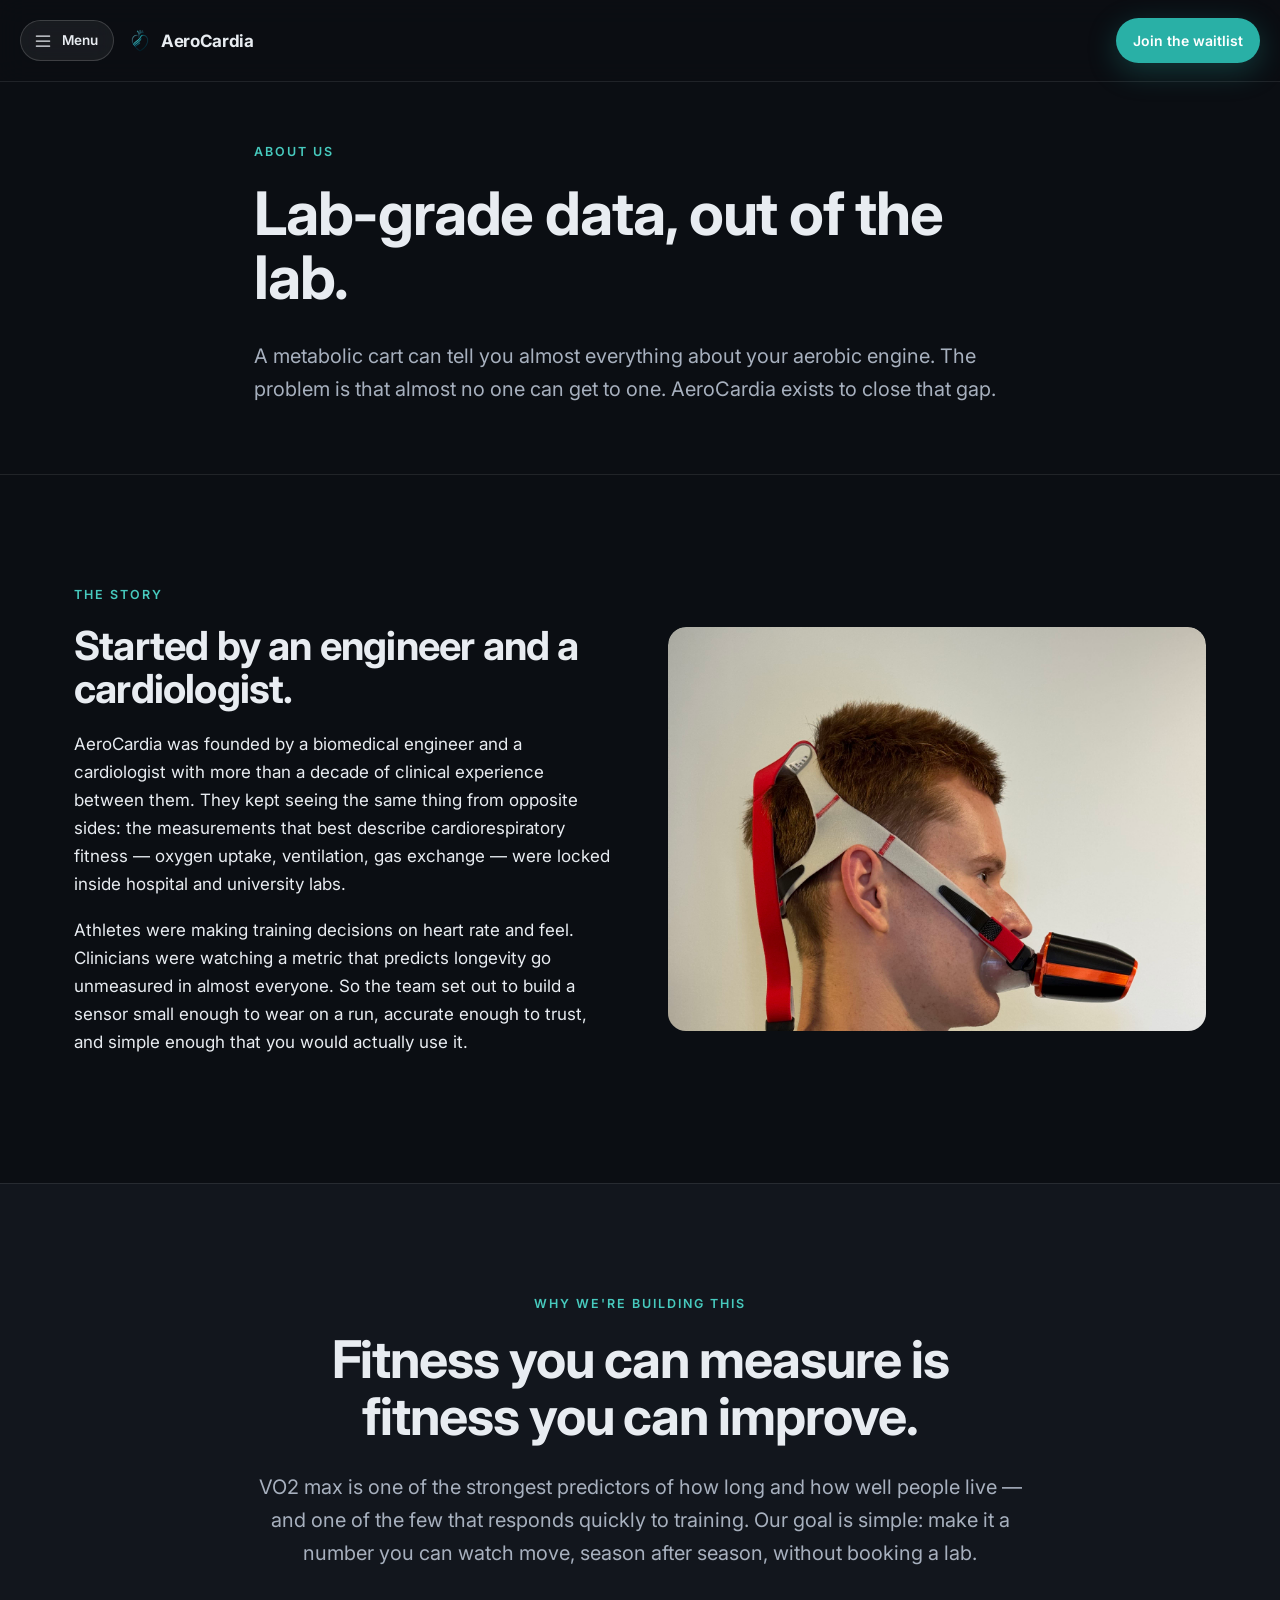
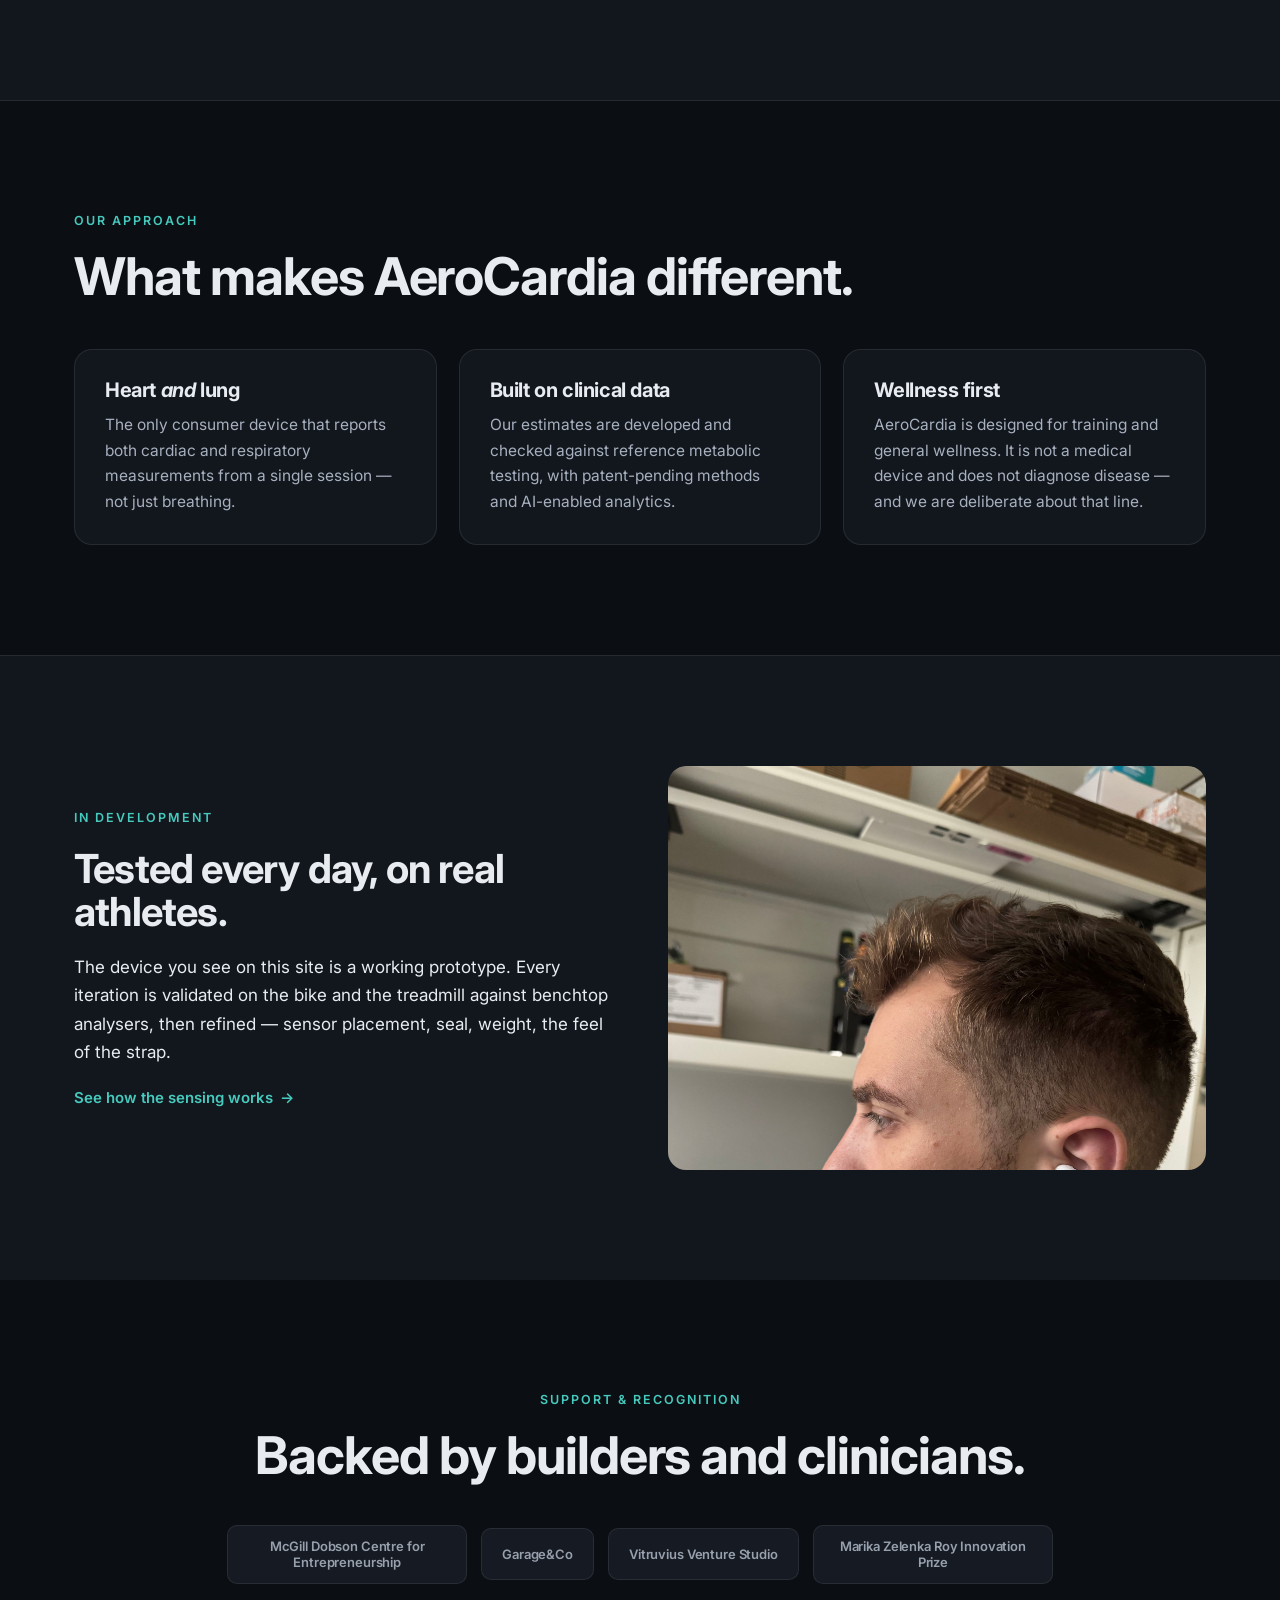
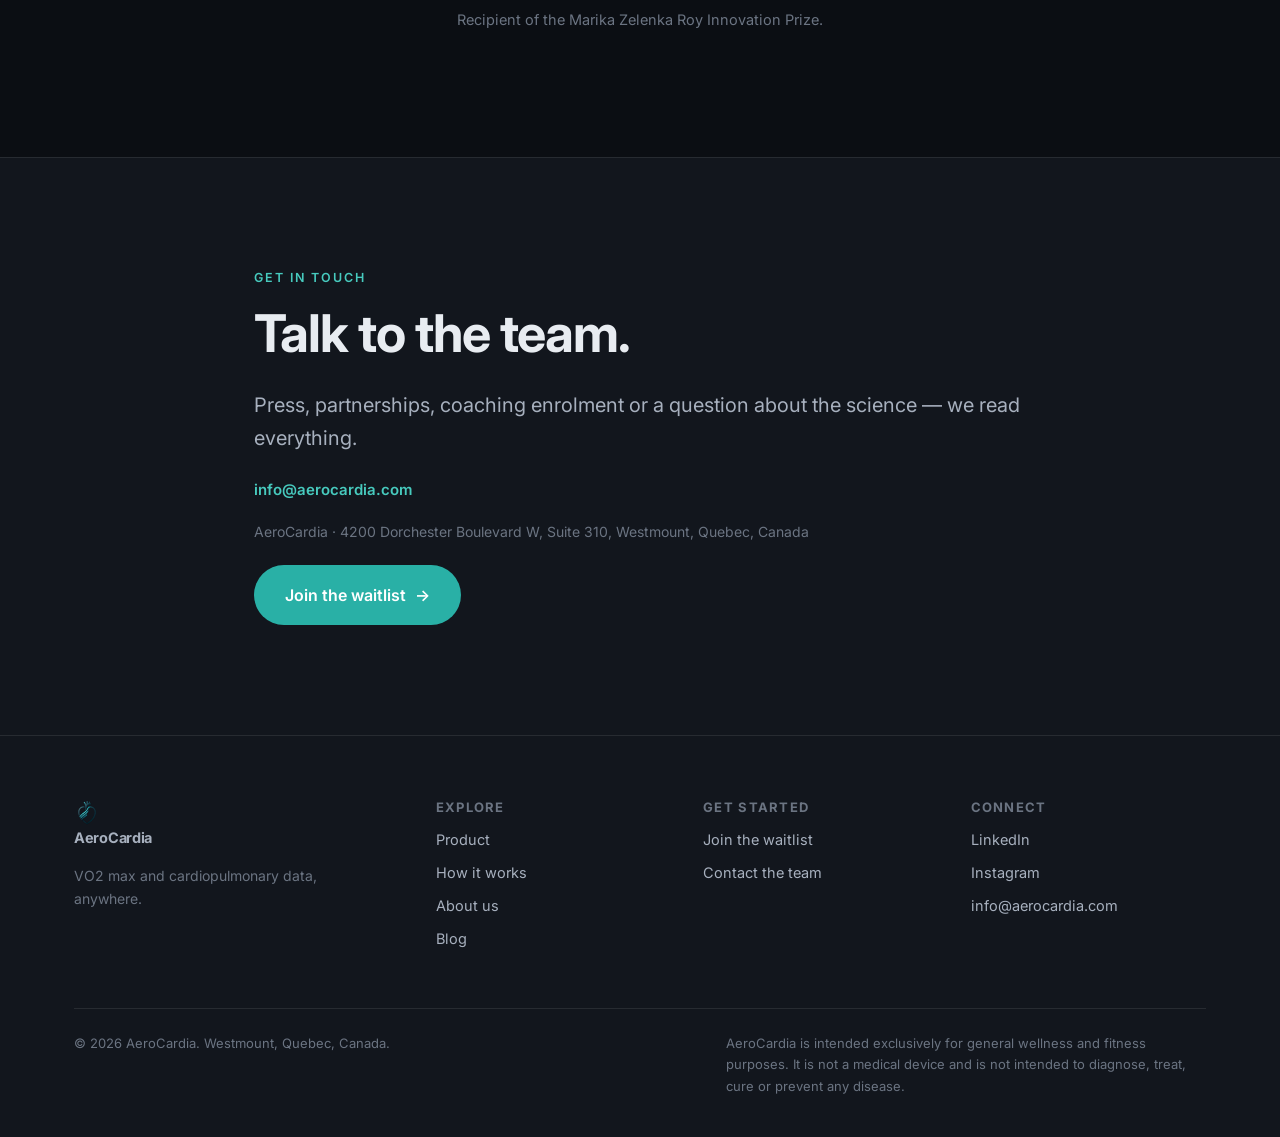
==== commit bc807090: "Correct product claims: no heart rate sensing, rename On-device AI - Heart rate is not a measured si" ====
--- a/about.html
+++ b/about.html
@@ -90,7 +90,7 @@
   <div class="wrap">
     <div class="reveal"><span class="eyebrow">Our approach</span><h2>What makes AeroCardia different.</h2></div>
     <div class="cards cards--3" style="margin-top:44px">
-      <div class="card reveal" data-d="1"><h3>Heart <em>and</em> lung</h3><p>The only consumer device that reports both cardiac and respiratory measurements from a single session — not just heart rate, and not just breathing.</p></div>
+      <div class="card reveal" data-d="1"><h3>Heart <em>and</em> lung</h3><p>The only consumer device that reports both cardiac and respiratory measurements from a single session — not just breathing.</p></div>
       <div class="card reveal" data-d="2"><h3>Built on clinical data</h3><p>Our estimates are developed and checked against reference metabolic testing, with patent-pending methods and AI-enabled analytics.</p></div>
       <div class="card reveal" data-d="3"><h3>Wellness first</h3><p>AeroCardia is designed for training and general wellness. It is not a medical device and does not diagnose disease — and we are deliberate about that line.</p></div>
     </div>
--- a/assets/css/styles.css
+++ b/assets/css/styles.css
@@ -342,17 +342,18 @@
 /* ---------- Backer / partner logos ---------- */
 .backers { display: flex; flex-wrap: wrap; align-items: center; justify-content: center; gap: 14px; }
 .backer {
-  display: grid; place-items: center; height: 58px; padding: 0 22px;
-  background: #F5F5F3; border: 1px solid rgba(255,255,255,0.08); border-radius: 10px;
-  opacity: 0.86; transition: opacity .18s var(--ease), transform .18s var(--ease);
-}
-.backer:hover { opacity: 1; transform: translateY(-2px); }
-.backer img { height: 30px; width: auto; max-width: 180px; object-fit: contain; display: block; }
+  display: grid; place-items: center; min-height: 52px; padding: 12px 20px;
+  background: var(--bg-elev-2); border: 1px solid var(--line); border-radius: 10px;
+  opacity: 0.9; transition: opacity .18s var(--ease), transform .18s var(--ease), border-color .18s;
+}
+.backer:hover { opacity: 1; transform: translateY(-2px); border-color: var(--line-strong); }
+.backer img { height: 28px; width: auto; max-width: 170px; object-fit: contain; display: block; }
+.backer img[hidden] { display: none; }
 .backer__txt {
-  font-size: 13.5px; font-weight: 600; color: #2a2f36; text-align: center; line-height: 1.25;
-  max-width: 15ch; letter-spacing: -0.01em;
-}
-@media (max-width: 640px) { .backer { height: 50px; padding: 0 16px; } .backer img { height: 24px; } }
+  font-size: 13px; font-weight: 600; color: var(--text-dim); text-align: center; line-height: 1.3;
+  max-width: 22ch; letter-spacing: -0.01em;
+}
+@media (max-width: 640px) { .backer { padding: 10px 14px; } .backer img { height: 22px; } }
 
 /* ---------- Stat pills ---------- */
 .stats { display: grid; grid-template-columns: repeat(3,1fr); gap: 18px; }
@@ -527,7 +528,7 @@
 .hero-glass__actions { display: flex; gap: 12px; flex-wrap: wrap; }
 .hero-glass__note { margin-top: 18px; font-size: 12.5px; color: var(--text-mute); }
 .hero-scroll {
-  position: absolute; left: 50%; bottom: 18px; transform: translateX(-50%);
+  position: absolute; left: 50%; bottom: 18px; transform: translateX(-50%); z-index: 3;
   font-size: 11px; letter-spacing: 0.18em; text-transform: uppercase; color: var(--text-mute);
   display: flex; flex-direction: column; align-items: center; gap: 6px;
 }
@@ -551,11 +552,11 @@
 #dup-stage { position: absolute; inset: 0; width: 100%; height: 100%; filter: url(#liquid-glass-refraction); }
 .glass-card__frost {
   position: absolute; inset: 0; z-index: 1; border-radius: 34px; pointer-events: none;
-  background: rgba(18, 34, 38, 0.30);
+  background: rgba(16, 30, 34, 0.44);
   box-shadow: inset 0 1.5px 2px rgba(255, 255, 255, 0.22), inset 0 -1px 3px rgba(0, 0, 0, 0.4);
   transition: background .4s;
 }
-.glass-card:hover .glass-card__frost { background: rgba(24, 44, 48, 0.24); }
+.glass-card:hover .glass-card__frost { background: rgba(20, 38, 42, 0.36); }
 .glass-card__head, .glass-card__body, .glass-card__wave { position: relative; z-index: 2; }
 .glass-card__head {
   display: flex; align-items: baseline; justify-content: space-between; gap: 1rem;
@@ -586,6 +587,7 @@
 .ncard:hover { border-color: var(--line-strong); transform: translateY(-3px); }
 .ncard__media { position: relative; aspect-ratio: 4 / 3; overflow: hidden; background: var(--bg-elev-2); }
 .ncard__media img { width: 100%; height: 100%; object-fit: cover; }
+.ncard__media--empty { background: linear-gradient(140deg, var(--bg-elev-2), #0c1219); }
 .ncard__n {
   position: absolute; top: 12px; right: 12px; width: 30px; height: 30px; border-radius: 50%;
   display: grid; place-items: center; font-size: 13px; font-weight: 700;
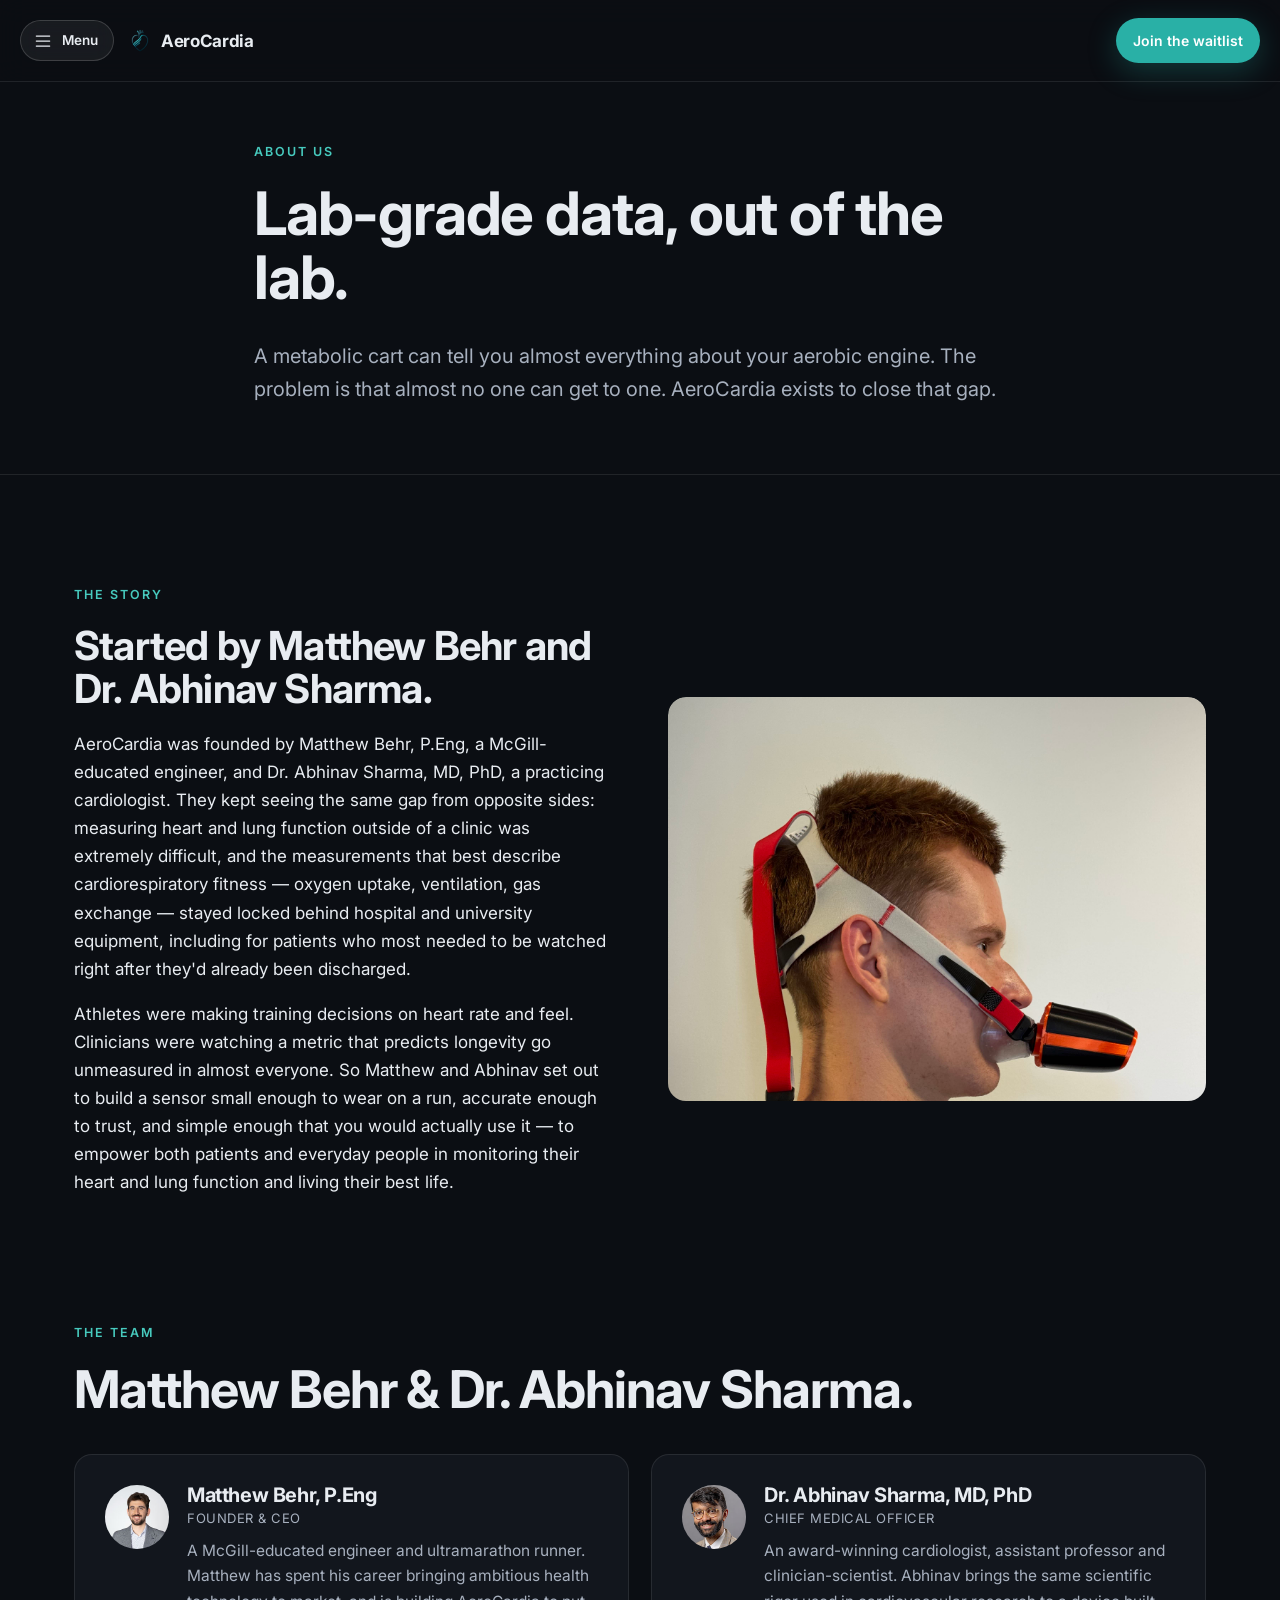
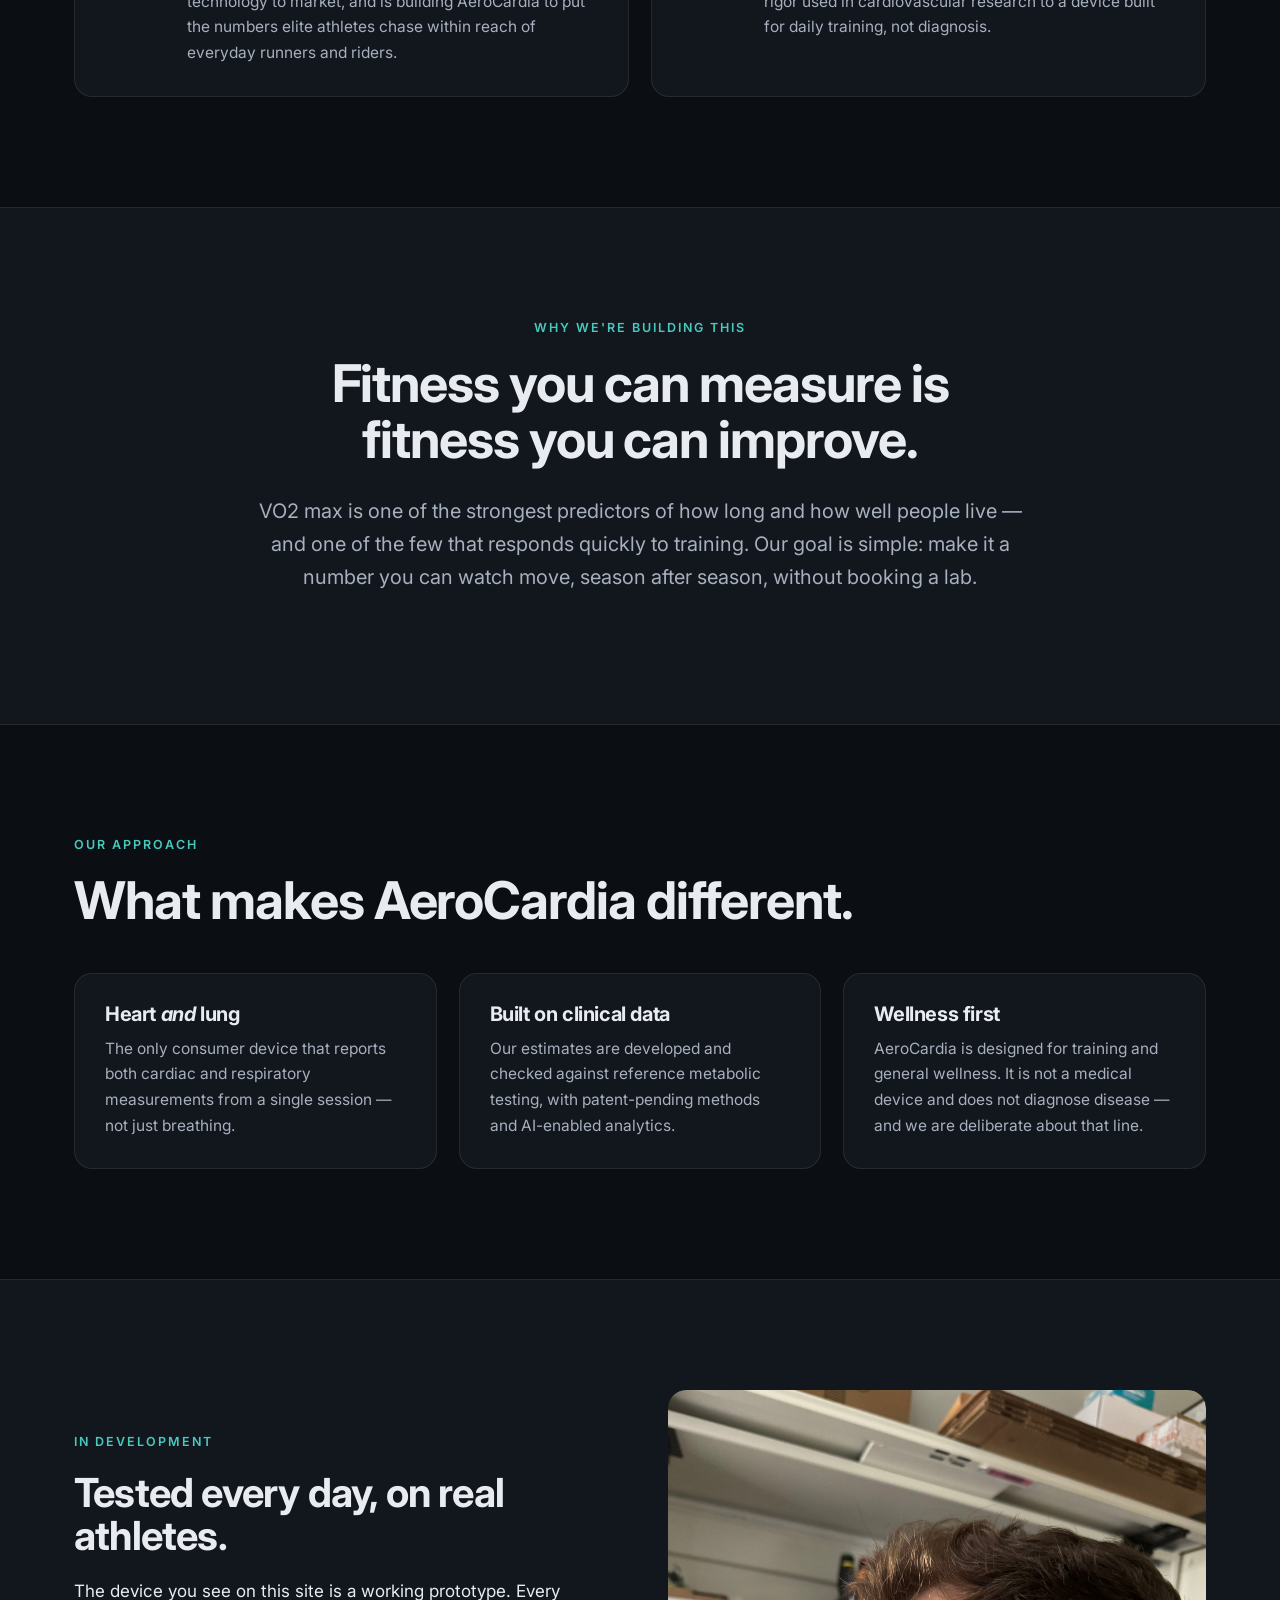
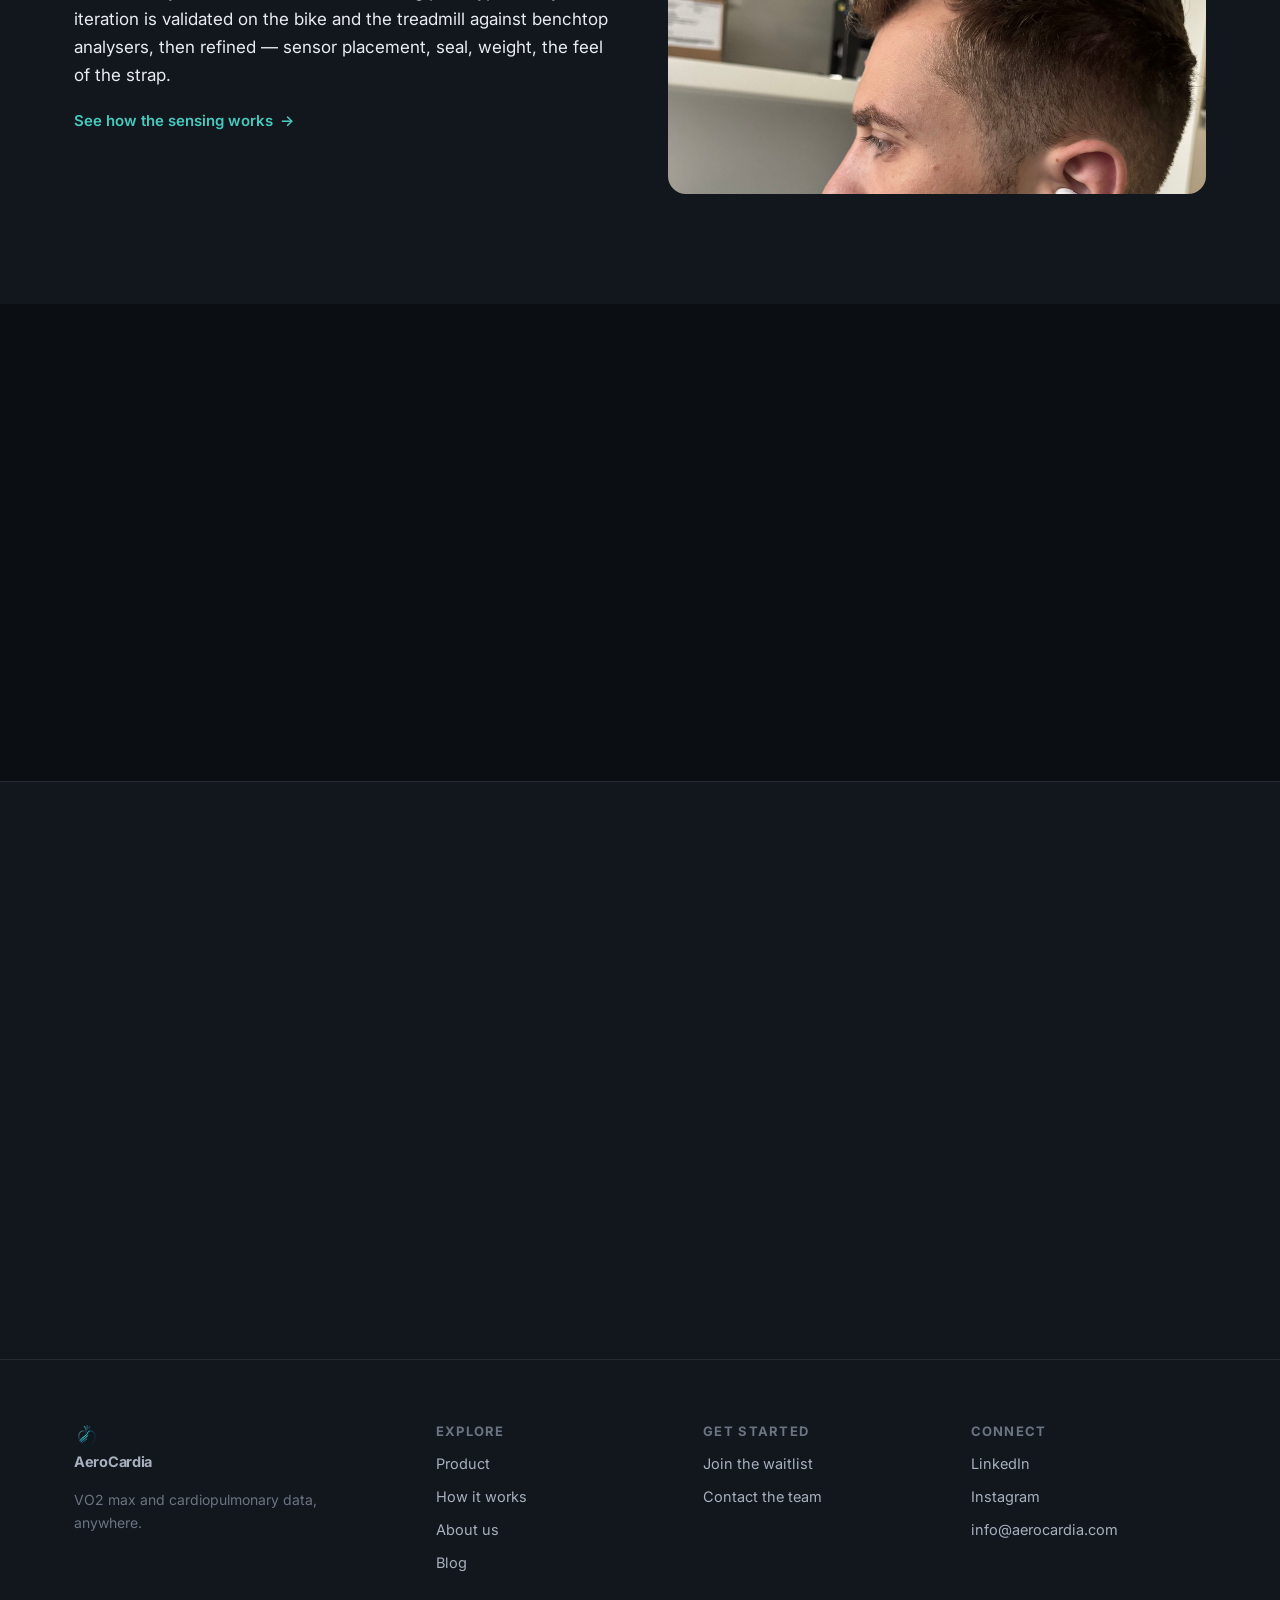
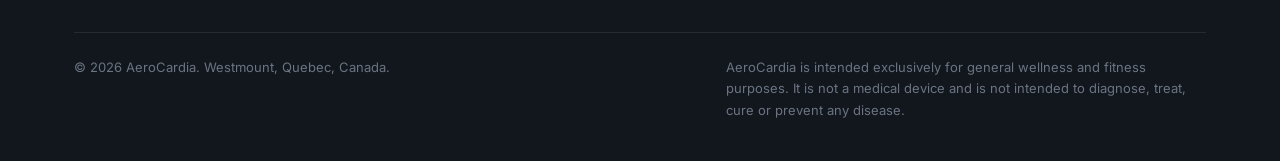
==== commit 349d5714: "Reconcile founder story with real names Replaced the generic "a biomedical engineer and a cardiologi" ====
--- a/about.html
+++ b/about.html
@@ -5,7 +5,7 @@
 <script>document.documentElement.classList.add("js");</script>
 <meta name="viewport" content="width=device-width, initial-scale=1" />
 <title>About — AeroCardia</title>
-<meta name="description" content="AeroCardia was founded by a biomedical engineer and a cardiologist to put lab-grade VO2 and breath data in the hands of everyday athletes." />
+<meta name="description" content="AeroCardia was founded by Matthew Behr, P.Eng and Dr. Abhinav Sharma, MD, PhD to put lab-grade VO2 and breath data in the hands of everyday athletes." />
 <link rel="icon" href="assets/img/favicon.png" />
 <link rel="preconnect" href="https://fonts.googleapis.com" />
 <link rel="preconnect" href="https://fonts.gstatic.com" crossorigin />
@@ -65,12 +65,37 @@
     <div class="split">
       <div class="reveal">
         <span class="eyebrow">The story</span>
-        <h2>Started by an engineer and a cardiologist.</h2>
-        <p>AeroCardia was founded by a biomedical engineer and a cardiologist with more than a decade of clinical experience between them. They kept seeing the same thing from opposite sides: the measurements that best describe cardiorespiratory fitness — oxygen uptake, ventilation, gas exchange — were locked inside hospital and university labs.</p>
-        <p>Athletes were making training decisions on heart rate and feel. Clinicians were watching a metric that predicts longevity go unmeasured in almost everyone. So the team set out to build a sensor small enough to wear on a run, accurate enough to trust, and simple enough that you would actually use it.</p>
+        <h2>Started by Matthew Behr and Dr. Abhinav Sharma.</h2>
+        <p>AeroCardia was founded by Matthew Behr, P.Eng, a McGill-educated engineer, and Dr. Abhinav Sharma, MD, PhD, a practicing cardiologist. They kept seeing the same gap from opposite sides: measuring heart and lung function outside of a clinic was extremely difficult, and the measurements that best describe cardiorespiratory fitness — oxygen uptake, ventilation, gas exchange — stayed locked behind hospital and university equipment, including for patients who most needed to be watched right after they'd already been discharged.</p>
+        <p>Athletes were making training decisions on heart rate and feel. Clinicians were watching a metric that predicts longevity go unmeasured in almost everyone. So Matthew and Abhinav set out to build a sensor small enough to wear on a run, accurate enough to trust, and simple enough that you would actually use it — to empower both patients and everyday people in monitoring their heart and lung function and living their best life.</p>
       </div>
       <div class="split__media reveal" data-d="1" style="padding:0;border:0;background:none">
         <img src="assets/img/proto-5914.jpg" alt="Early AeroCardia prototype worn during testing" style="width:100%;height:100%;object-fit:cover;border-radius:var(--radius)" />
+      </div>
+    </div>
+  </div>
+</section>
+
+<!-- FOUNDERS -->
+<section class="section" style="padding-top:0">
+  <div class="wrap">
+    <div class="reveal"><span class="eyebrow">The team</span><h2>Matthew Behr &amp; Dr. Abhinav Sharma.</h2></div>
+    <div class="cards cards--2" style="margin-top:36px">
+      <div class="card reveal" data-d="1" style="display:flex;gap:18px;align-items:flex-start">
+        <img src="assets/img/team/matthew-behr.jpg" alt="Matthew Behr" style="width:64px;height:64px;border-radius:50%;object-fit:cover;flex:none" />
+        <div>
+          <h3 style="margin-bottom:2px">Matthew Behr, P.Eng</h3>
+          <p class="muted" style="font-size:13px;text-transform:uppercase;letter-spacing:.04em;margin-bottom:8px">Founder &amp; CEO</p>
+          <p style="margin:0">A McGill-educated engineer and ultramarathon runner. Matthew has spent his career bringing ambitious health technology to market, and is building AeroCardia to put the numbers elite athletes chase within reach of everyday runners and riders.</p>
+        </div>
+      </div>
+      <div class="card reveal" data-d="2" style="display:flex;gap:18px;align-items:flex-start">
+        <img src="assets/img/team/abhinav-sharma.jpg" alt="Dr. Abhinav Sharma" style="width:64px;height:64px;border-radius:50%;object-fit:cover;flex:none" />
+        <div>
+          <h3 style="margin-bottom:2px">Dr. Abhinav Sharma, MD, PhD</h3>
+          <p class="muted" style="font-size:13px;text-transform:uppercase;letter-spacing:.04em;margin-bottom:8px">Chief Medical Officer</p>
+          <p style="margin:0">An award-winning cardiologist, assistant professor and clinician-scientist. Abhinav brings the same scientific rigor used in cardiovascular research to a device built for daily training, not diagnosis.</p>
+        </div>
       </div>
     </div>
   </div>
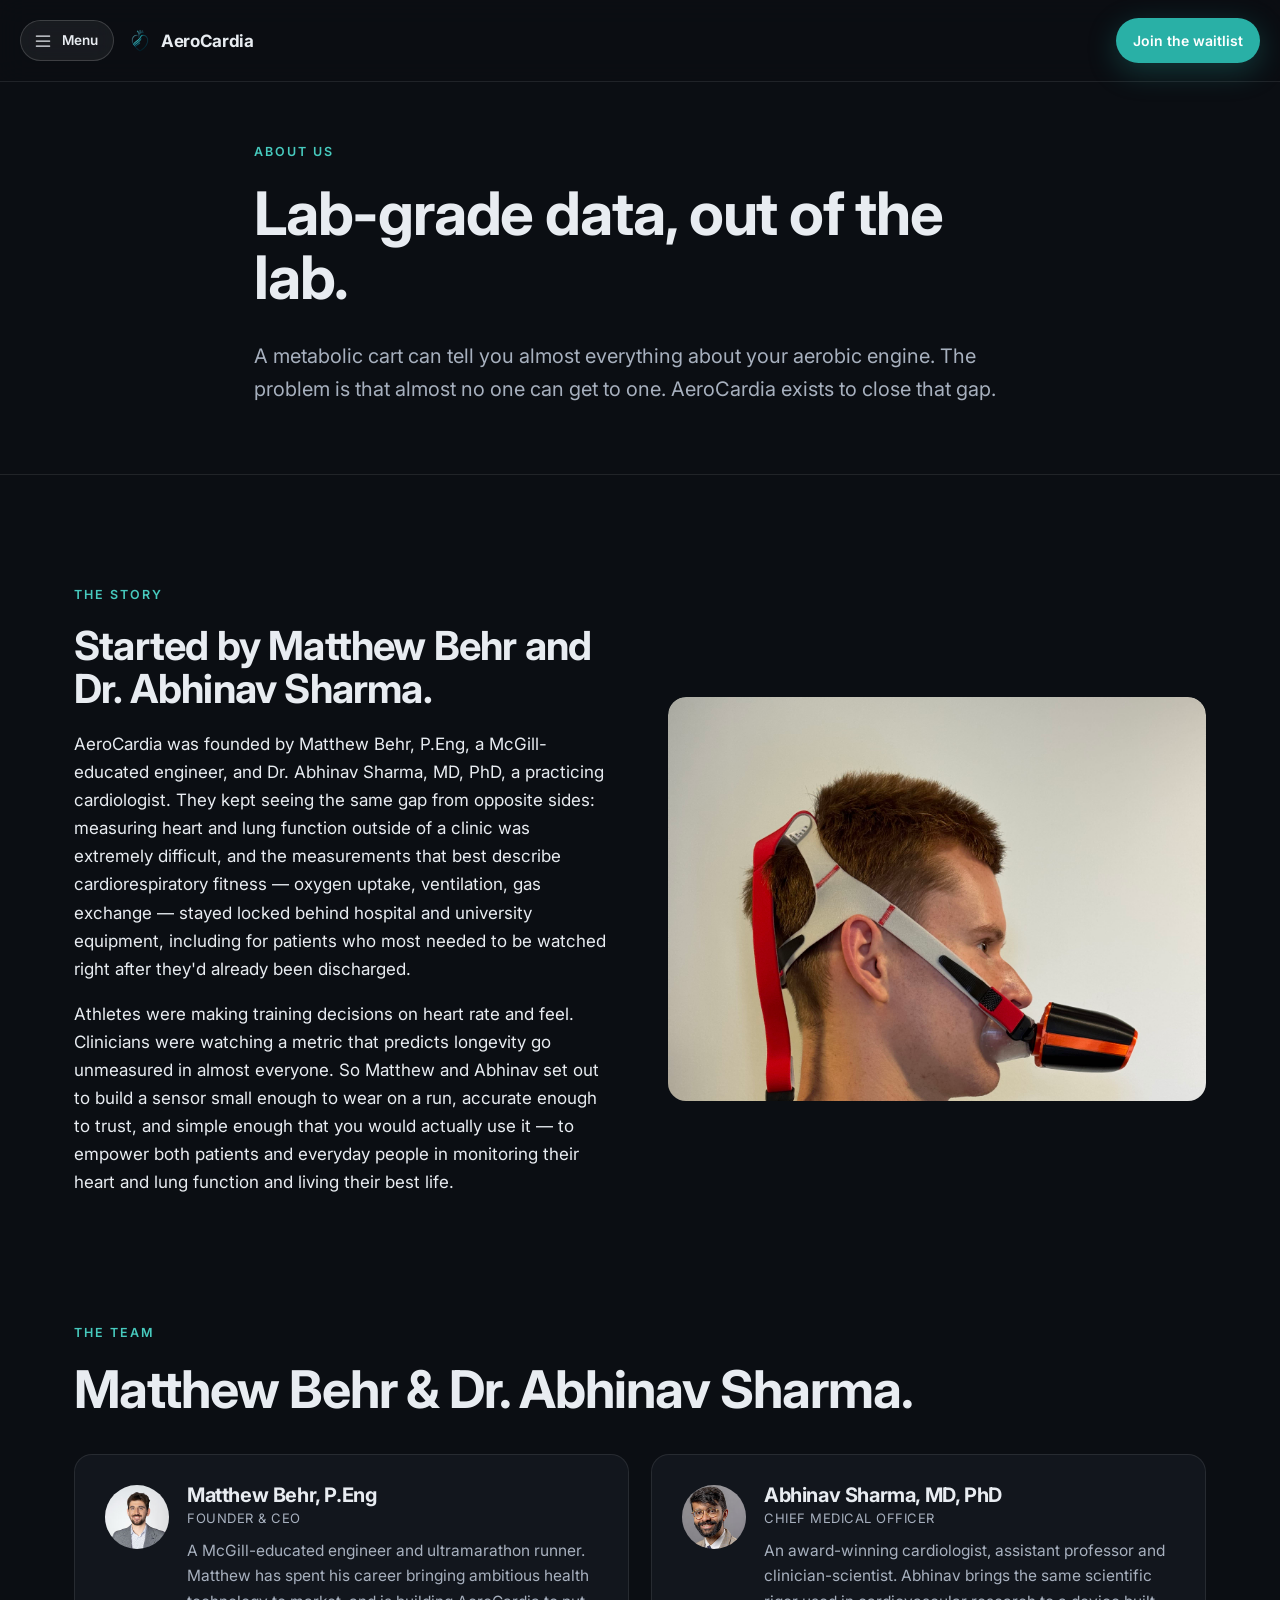
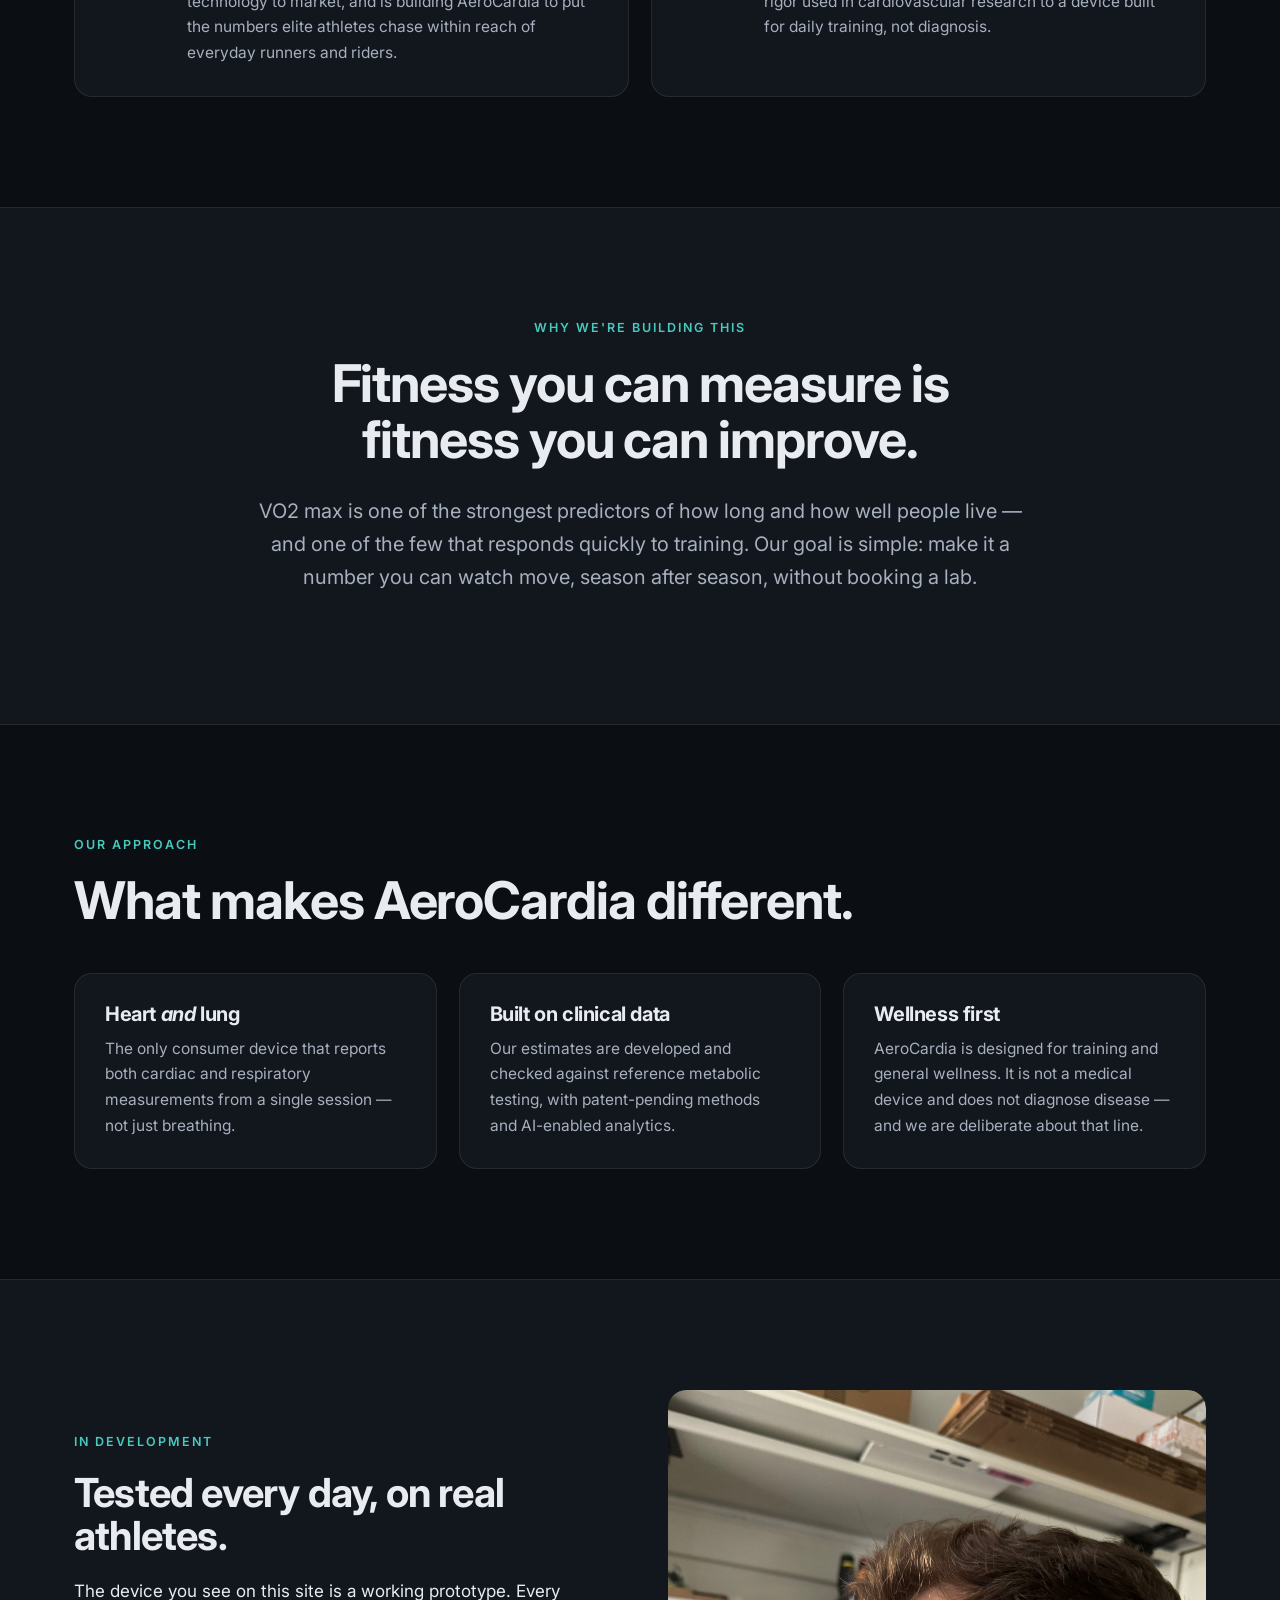
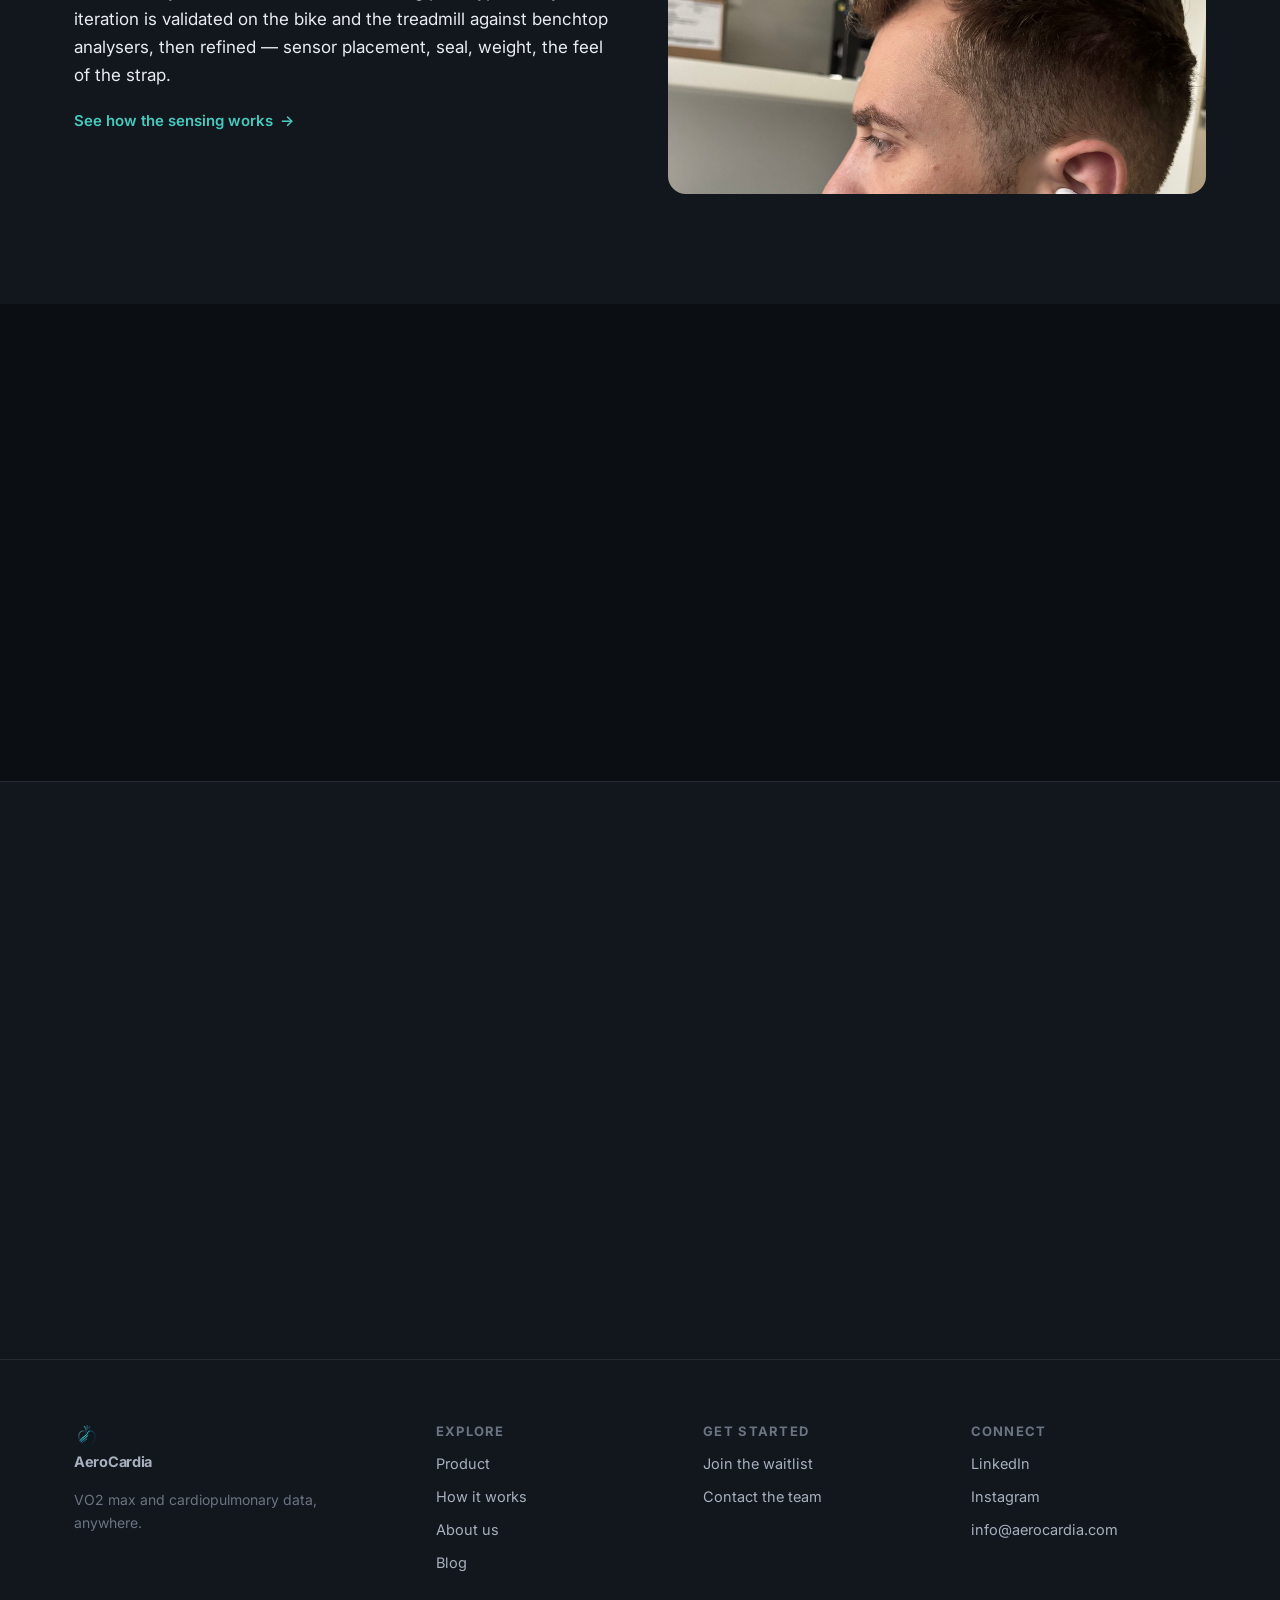
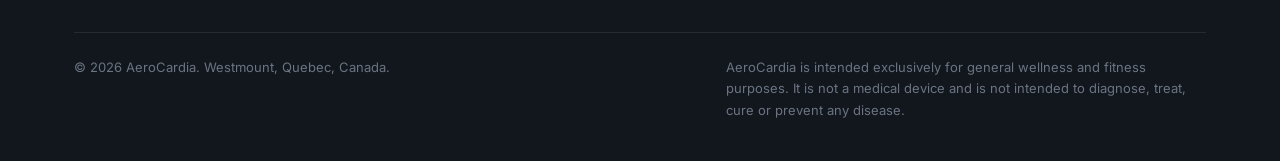
==== commit 7472aea1: "Drop redundant "Dr." before Abhinav Sharma's MD, PhD credentials Same fix as aerocardia-site-v2: "Dr" ====
--- a/about.html
+++ b/about.html
@@ -5,7 +5,7 @@
 <script>document.documentElement.classList.add("js");</script>
 <meta name="viewport" content="width=device-width, initial-scale=1" />
 <title>About — AeroCardia</title>
-<meta name="description" content="AeroCardia was founded by Matthew Behr, P.Eng and Dr. Abhinav Sharma, MD, PhD to put lab-grade VO2 and breath data in the hands of everyday athletes." />
+<meta name="description" content="AeroCardia was founded by Matthew Behr, P.Eng and Abhinav Sharma, MD, PhD to put lab-grade VO2 and breath data in the hands of everyday athletes." />
 <link rel="icon" href="assets/img/favicon.png" />
 <link rel="preconnect" href="https://fonts.googleapis.com" />
 <link rel="preconnect" href="https://fonts.gstatic.com" crossorigin />
@@ -92,7 +92,7 @@
       <div class="card reveal" data-d="2" style="display:flex;gap:18px;align-items:flex-start">
         <img src="assets/img/team/abhinav-sharma.jpg" alt="Dr. Abhinav Sharma" style="width:64px;height:64px;border-radius:50%;object-fit:cover;flex:none" />
         <div>
-          <h3 style="margin-bottom:2px">Dr. Abhinav Sharma, MD, PhD</h3>
+          <h3 style="margin-bottom:2px">Abhinav Sharma, MD, PhD</h3>
           <p class="muted" style="font-size:13px;text-transform:uppercase;letter-spacing:.04em;margin-bottom:8px">Chief Medical Officer</p>
           <p style="margin:0">An award-winning cardiologist, assistant professor and clinician-scientist. Abhinav brings the same scientific rigor used in cardiovascular research to a device built for daily training, not diagnosis.</p>
         </div>
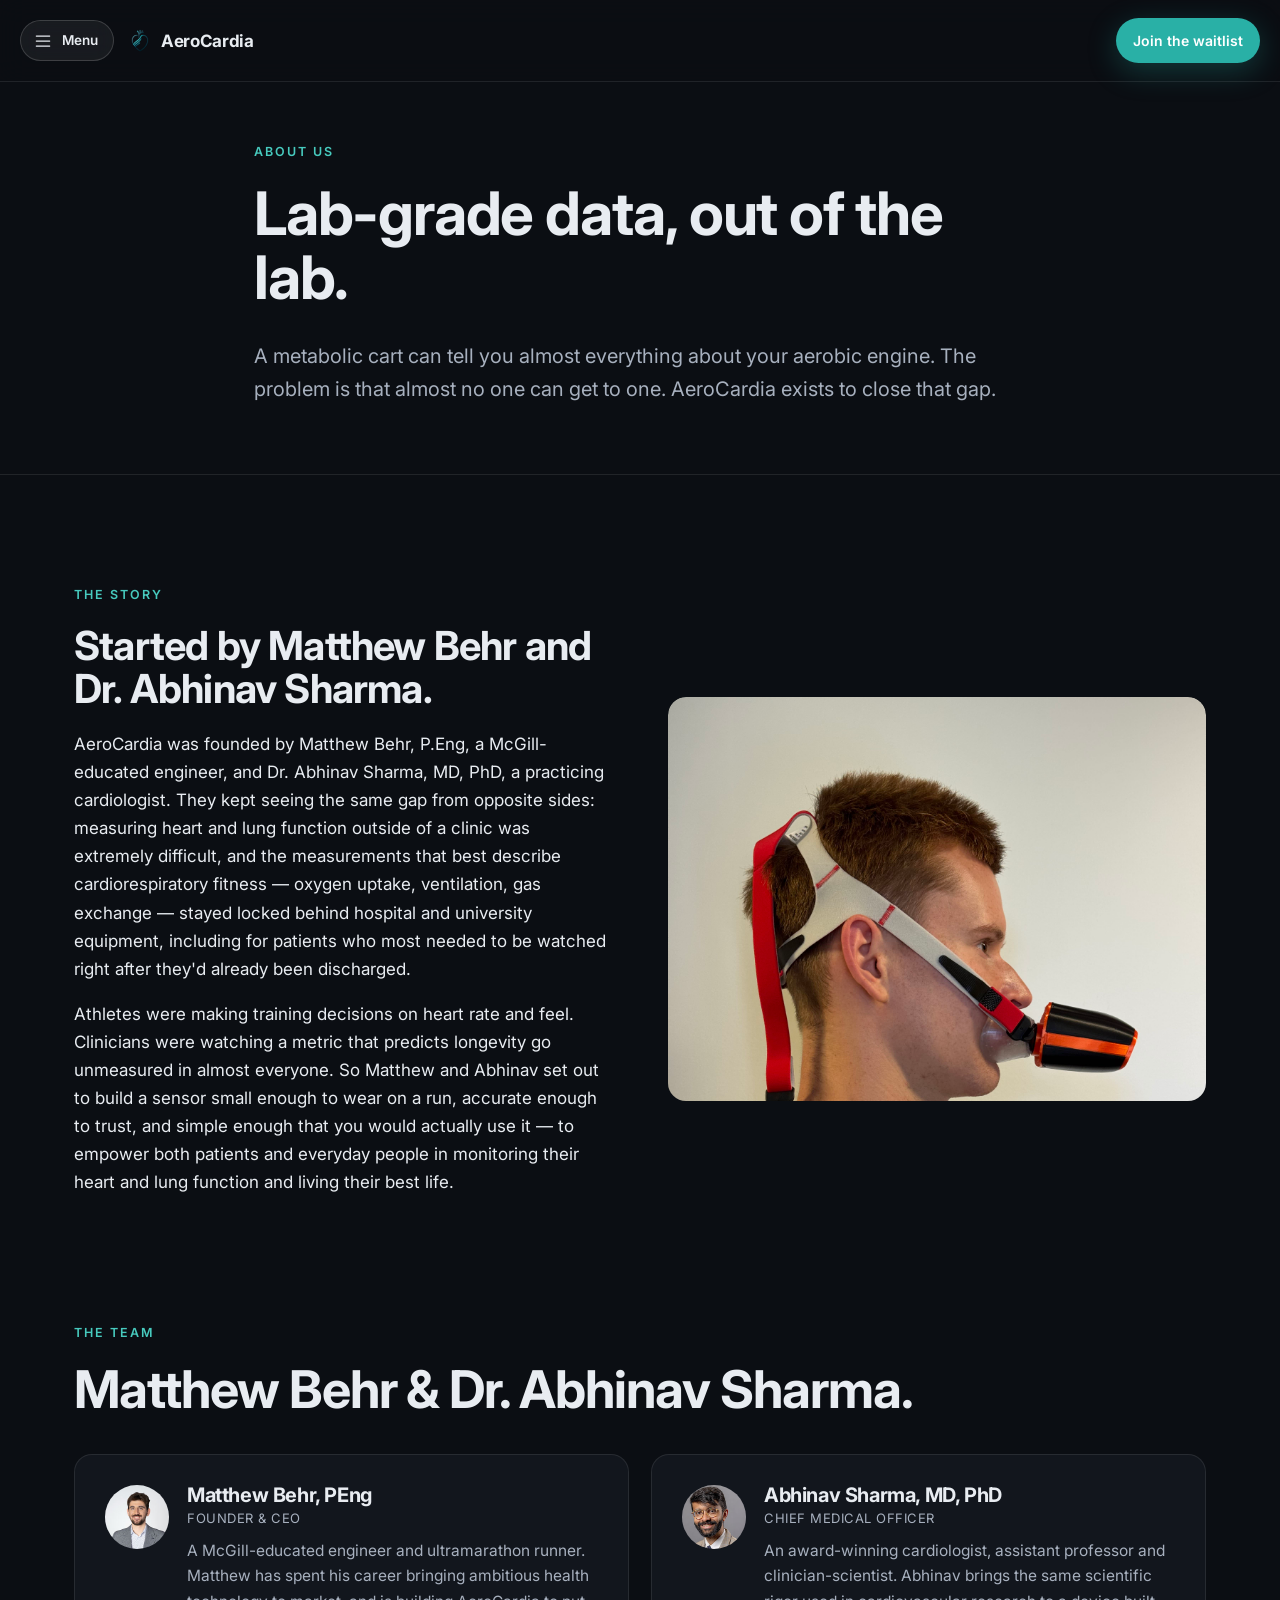
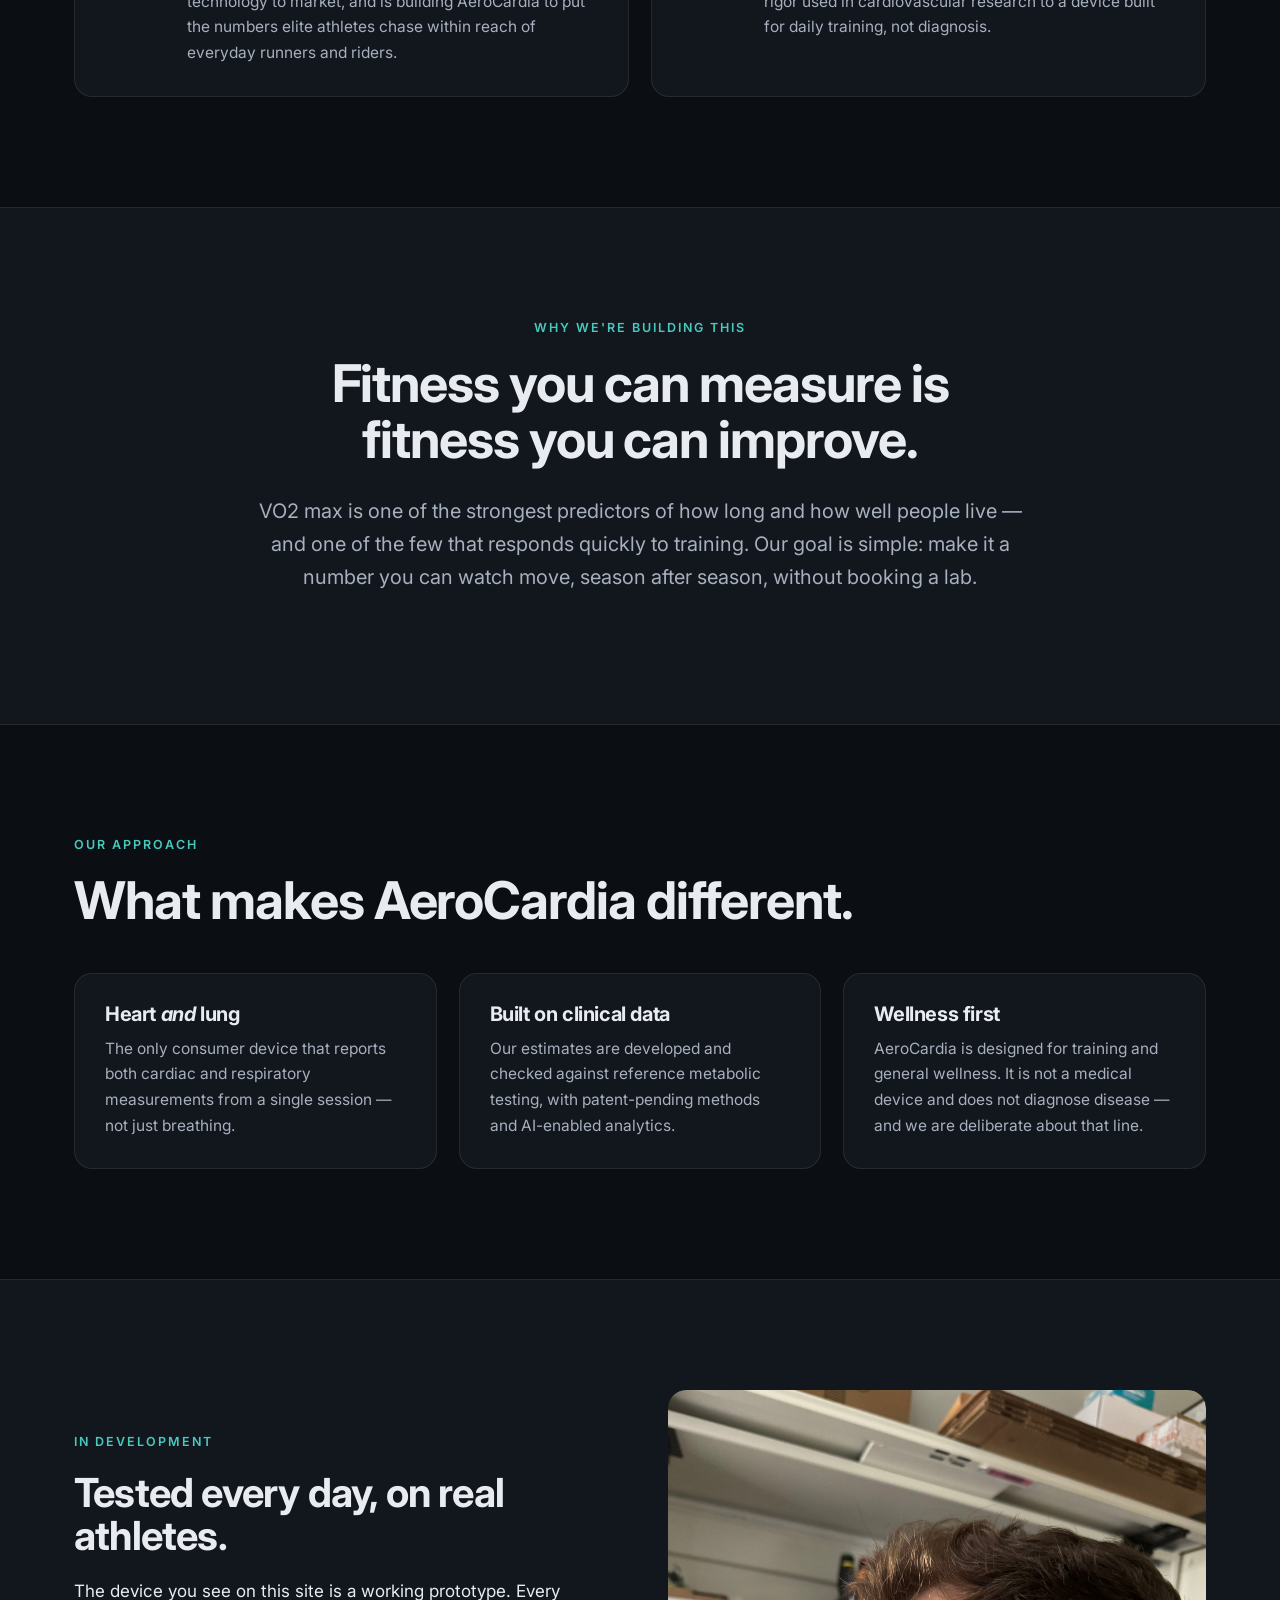
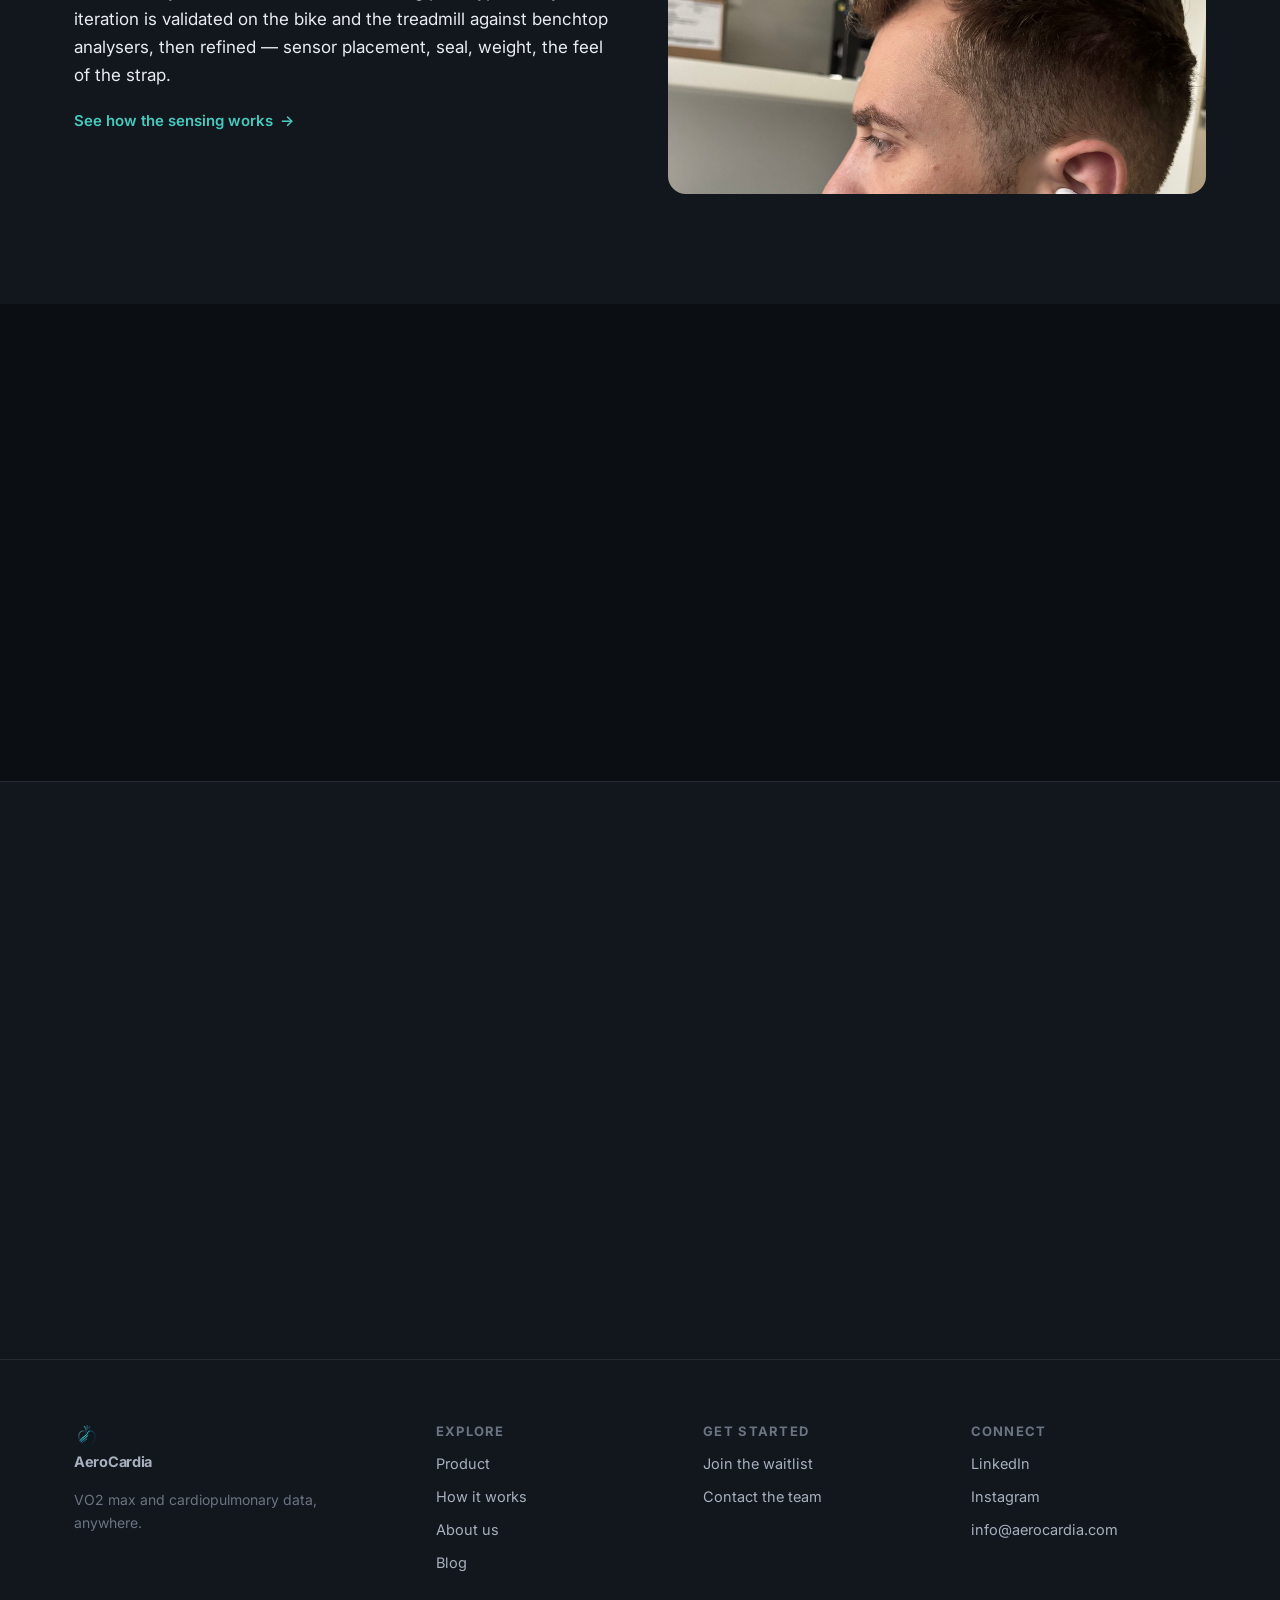
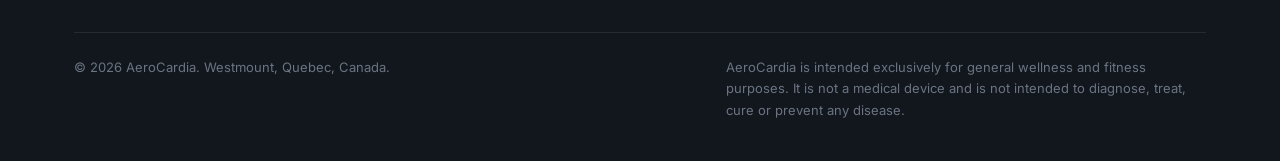
==== commit 7461318e: "Standardize credential formatting: drop periods from P.Eng Matches the aerocardia-site-v2 fix: no pe" ====
--- a/about.html
+++ b/about.html
@@ -5,7 +5,7 @@
 <script>document.documentElement.classList.add("js");</script>
 <meta name="viewport" content="width=device-width, initial-scale=1" />
 <title>About — AeroCardia</title>
-<meta name="description" content="AeroCardia was founded by Matthew Behr, P.Eng and Abhinav Sharma, MD, PhD to put lab-grade VO2 and breath data in the hands of everyday athletes." />
+<meta name="description" content="AeroCardia was founded by Matthew Behr, PEng and Abhinav Sharma, MD, PhD to put lab-grade VO2 and breath data in the hands of everyday athletes." />
 <link rel="icon" href="assets/img/favicon.png" />
 <link rel="preconnect" href="https://fonts.googleapis.com" />
 <link rel="preconnect" href="https://fonts.gstatic.com" crossorigin />
@@ -84,7 +84,7 @@
       <div class="card reveal" data-d="1" style="display:flex;gap:18px;align-items:flex-start">
         <img src="assets/img/team/matthew-behr.jpg" alt="Matthew Behr" style="width:64px;height:64px;border-radius:50%;object-fit:cover;flex:none" />
         <div>
-          <h3 style="margin-bottom:2px">Matthew Behr, P.Eng</h3>
+          <h3 style="margin-bottom:2px">Matthew Behr, PEng</h3>
           <p class="muted" style="font-size:13px;text-transform:uppercase;letter-spacing:.04em;margin-bottom:8px">Founder &amp; CEO</p>
           <p style="margin:0">A McGill-educated engineer and ultramarathon runner. Matthew has spent his career bringing ambitious health technology to market, and is building AeroCardia to put the numbers elite athletes chase within reach of everyday runners and riders.</p>
         </div>
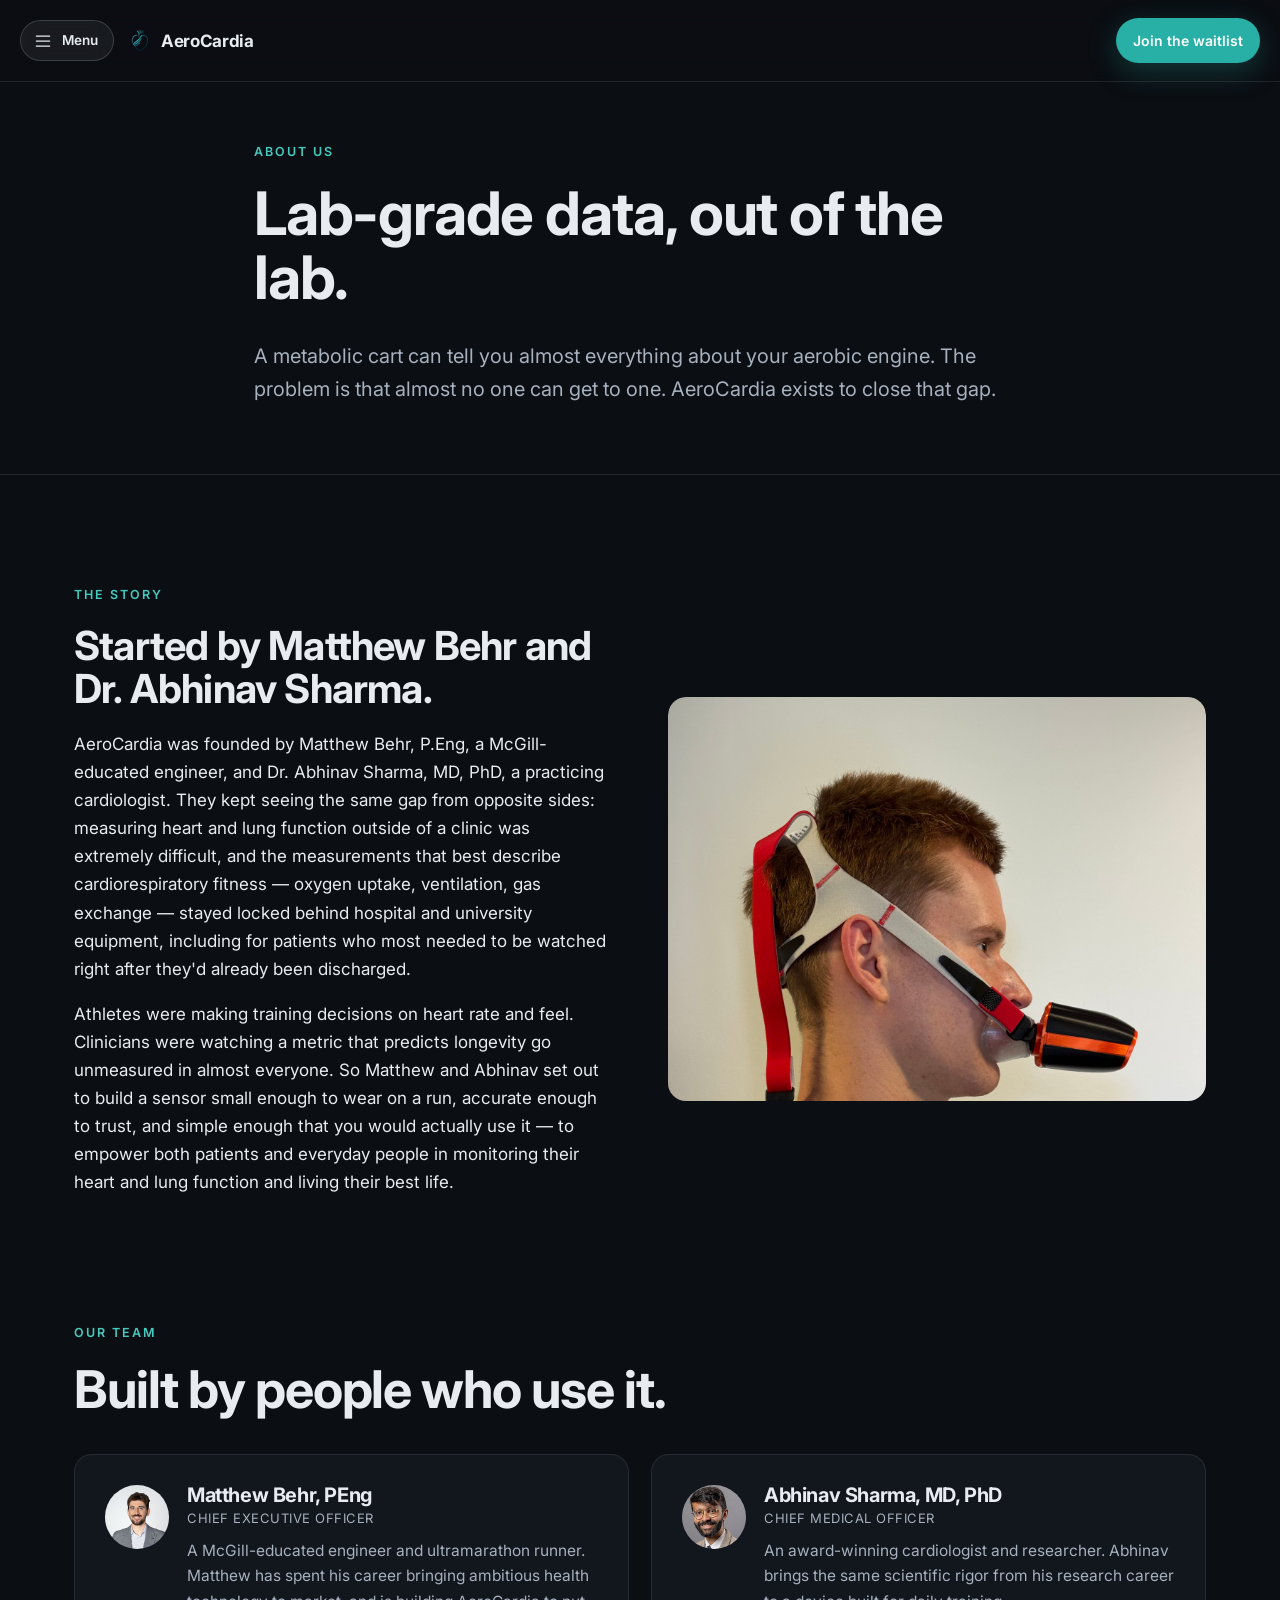
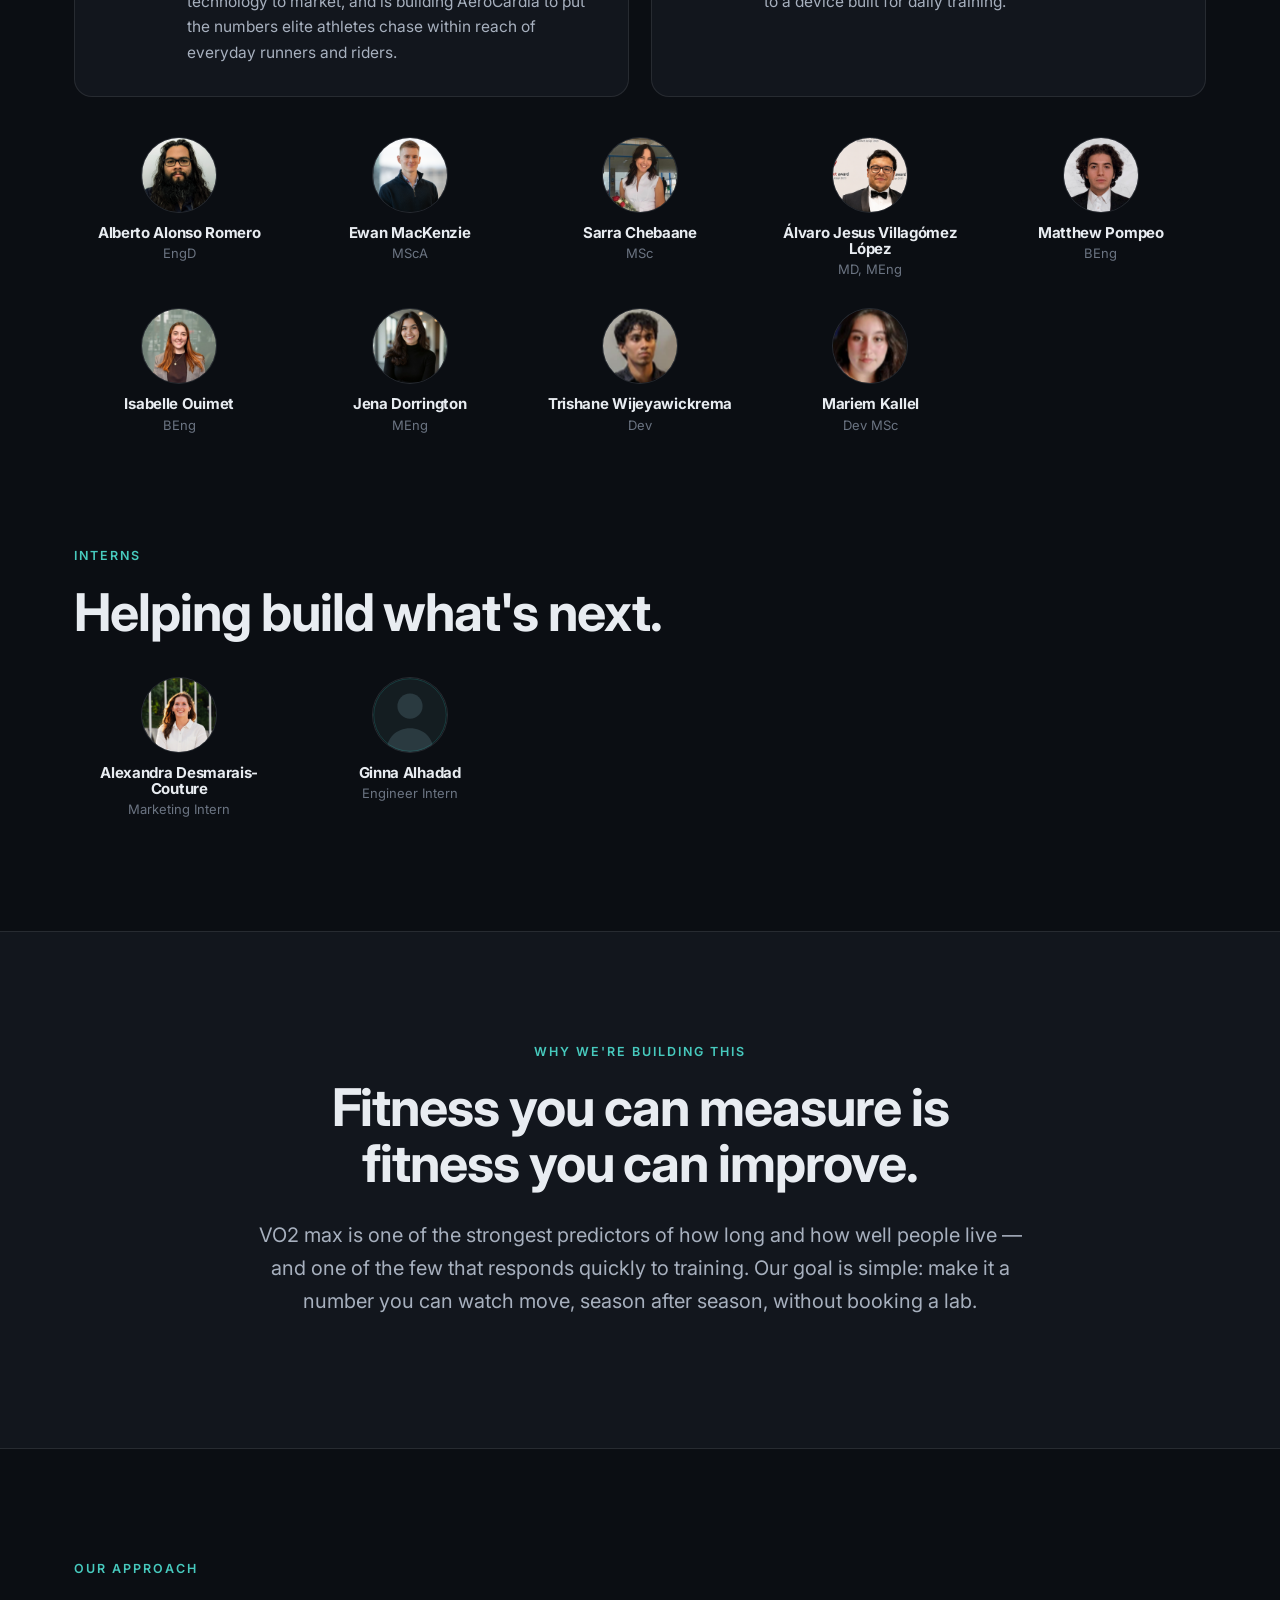
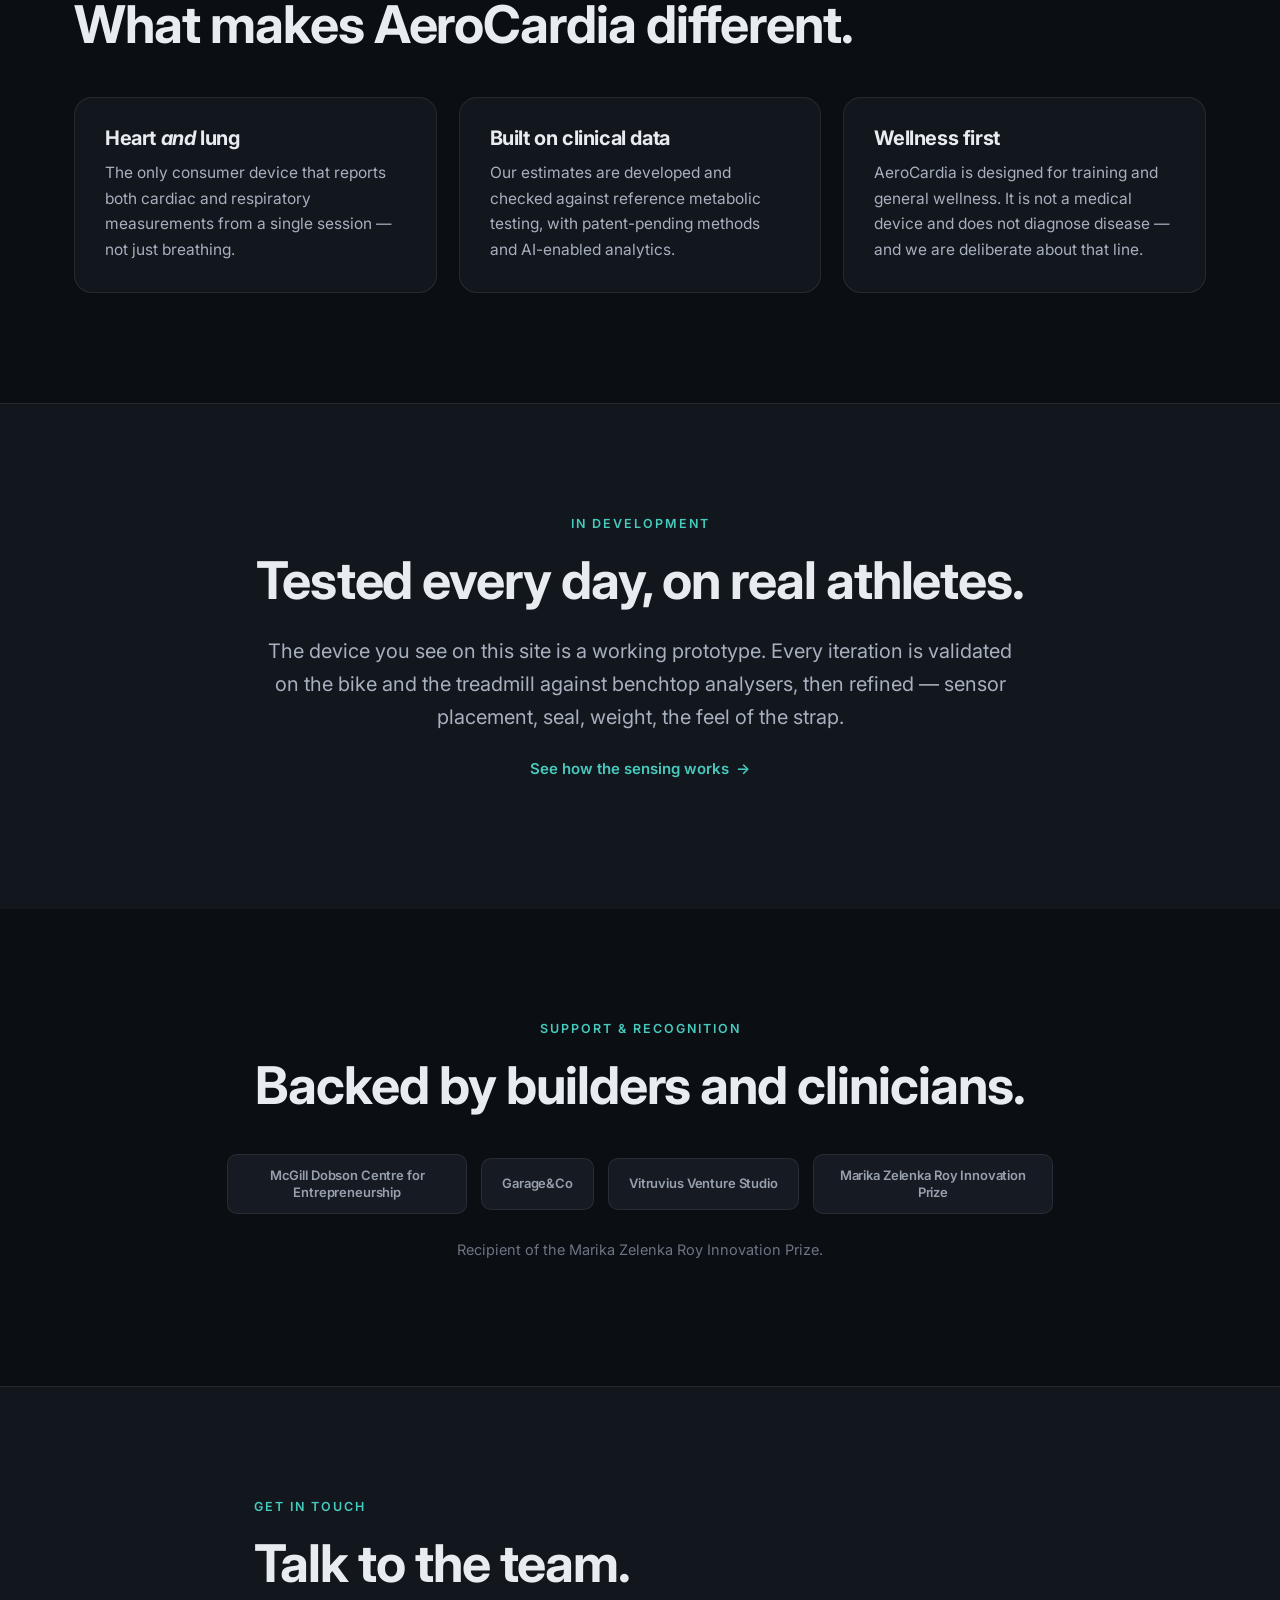
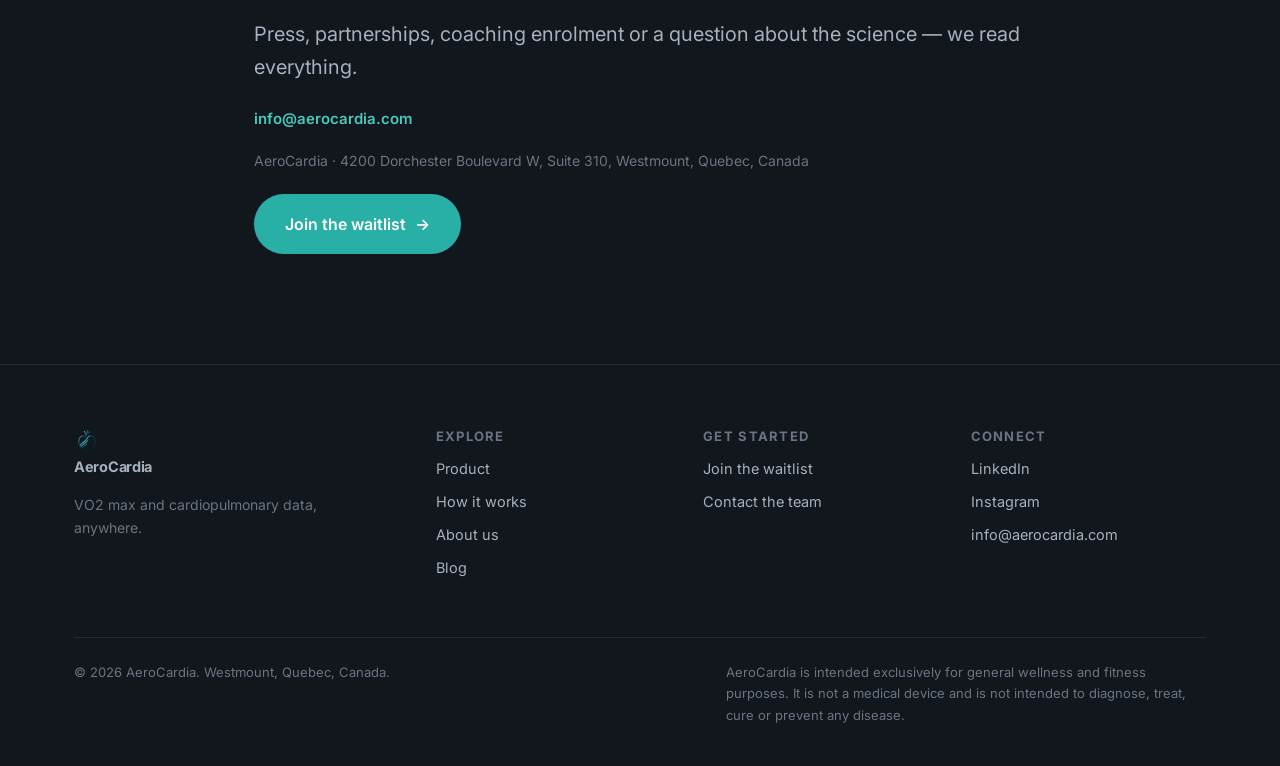
==== commit 56f51256: "Rebuild about page team section to match live roster, drop Oscar Lanthiez Replace the lone unlabeled" ====
--- a/about.html
+++ b/about.html
@@ -79,24 +79,46 @@
 <!-- FOUNDERS -->
 <section class="section" style="padding-top:0">
   <div class="wrap">
-    <div class="reveal"><span class="eyebrow">The team</span><h2>Matthew Behr &amp; Dr. Abhinav Sharma.</h2></div>
+    <div class="reveal"><span class="eyebrow">Our team</span><h2>Built by people who use it.</h2></div>
     <div class="cards cards--2" style="margin-top:36px">
       <div class="card reveal" data-d="1" style="display:flex;gap:18px;align-items:flex-start">
         <img src="assets/img/team/matthew-behr.jpg" alt="Matthew Behr" style="width:64px;height:64px;border-radius:50%;object-fit:cover;flex:none" />
         <div>
           <h3 style="margin-bottom:2px">Matthew Behr, PEng</h3>
-          <p class="muted" style="font-size:13px;text-transform:uppercase;letter-spacing:.04em;margin-bottom:8px">Founder &amp; CEO</p>
+          <p class="muted" style="font-size:13px;text-transform:uppercase;letter-spacing:.04em;margin-bottom:8px">Chief Executive Officer</p>
           <p style="margin:0">A McGill-educated engineer and ultramarathon runner. Matthew has spent his career bringing ambitious health technology to market, and is building AeroCardia to put the numbers elite athletes chase within reach of everyday runners and riders.</p>
         </div>
       </div>
       <div class="card reveal" data-d="2" style="display:flex;gap:18px;align-items:flex-start">
-        <img src="assets/img/team/abhinav-sharma.jpg" alt="Dr. Abhinav Sharma" style="width:64px;height:64px;border-radius:50%;object-fit:cover;flex:none" />
+        <img src="assets/img/team/abhinav-sharma.jpg" alt="Abhinav Sharma" style="width:64px;height:64px;border-radius:50%;object-fit:cover;flex:none" />
         <div>
           <h3 style="margin-bottom:2px">Abhinav Sharma, MD, PhD</h3>
           <p class="muted" style="font-size:13px;text-transform:uppercase;letter-spacing:.04em;margin-bottom:8px">Chief Medical Officer</p>
-          <p style="margin:0">An award-winning cardiologist, assistant professor and clinician-scientist. Abhinav brings the same scientific rigor used in cardiovascular research to a device built for daily training, not diagnosis.</p>
+          <p style="margin:0">An award-winning cardiologist and researcher. Abhinav brings the same scientific rigor from his research career to a device built for daily training.</p>
         </div>
       </div>
+    </div>
+    <div class="team-grid reveal" data-d="3" style="margin-top:40px">
+      <div class="team-mini"><img src="assets/img/team/alberto-alonso-romero.png" alt="Alberto Alonso Romero" /><h4>Alberto Alonso Romero</h4><p>EngD</p></div>
+      <div class="team-mini"><img src="assets/img/team/ewan-mackenzie.png" alt="Ewan MacKenzie" /><h4>Ewan MacKenzie</h4><p>MScA</p></div>
+      <div class="team-mini"><img src="assets/img/team/sarra-chebaane.jpeg" alt="Sarra Chebaane" /><h4>Sarra Chebaane</h4><p>MSc</p></div>
+      <div class="team-mini"><img src="assets/img/team/alvaro-villagomez-lopez.png" alt="Álvaro Jesus Villagómez López" /><h4>Álvaro Jesus Villagómez López</h4><p>MD, MEng</p></div>
+      <div class="team-mini"><img src="assets/img/team/matthew-pompeo.png" alt="Matthew Pompeo" /><h4>Matthew Pompeo</h4><p>BEng</p></div>
+      <div class="team-mini"><img src="assets/img/team/isabelle-ouimet.png" alt="Isabelle Ouimet" /><h4>Isabelle Ouimet</h4><p>BEng</p></div>
+      <div class="team-mini"><img src="assets/img/team/jena-dorrington.png" alt="Jena Dorrington" /><h4>Jena Dorrington</h4><p>MEng</p></div>
+      <div class="team-mini"><img src="assets/img/team/trishane-wijeyawickrema.png" alt="Trishane Wijeyawickrema" /><h4>Trishane Wijeyawickrema</h4><p>Dev</p></div>
+      <div class="team-mini"><img src="assets/img/team/mariem-kallel.png" alt="Mariem Kallel" /><h4>Mariem Kallel</h4><p>Dev MSc</p></div>
+    </div>
+  </div>
+</section>
+
+<!-- INTERNS -->
+<section class="section" style="padding-top:0">
+  <div class="wrap">
+    <div class="reveal"><span class="eyebrow">Interns</span><h2>Helping build what's next.</h2></div>
+    <div class="team-grid reveal" data-d="1" style="margin-top:36px;grid-template-columns:repeat(5,1fr)">
+      <div class="team-mini"><img src="assets/img/team/alexandra-desmarais-couture.png" alt="Alexandra Desmarais-Couture" /><h4>Alexandra Desmarais-Couture</h4><p>Marketing Intern</p></div>
+      <div class="team-mini"><img src="assets/img/team/placeholder-avatar.svg" alt="Ginna Alhadad" /><h4>Ginna Alhadad</h4><p>Engineer Intern</p></div>
     </div>
   </div>
 </section>
@@ -124,18 +146,11 @@
 
 <!-- LAB -->
 <section class="section" style="background:var(--bg-elev);border-top:1px solid var(--line)">
-  <div class="wrap">
-    <div class="split split--reverse">
-      <div class="reveal">
-        <span class="eyebrow">In development</span>
-        <h2>Tested every day, on real athletes.</h2>
-        <p>The device you see on this site is a working prototype. Every iteration is validated on the bike and the treadmill against benchtop analysers, then refined — sensor placement, seal, weight, the feel of the strap.</p>
-        <p><a class="link" href="how-it-works.html">See how the sensing works <span class="arrow">&rarr;</span></a></p>
-      </div>
-      <div class="split__media reveal" data-d="1" style="padding:0;border:0;background:none">
-        <img src="assets/img/oscar-1.jpg" alt="AeroCardia prototype being tested" style="width:100%;height:100%;object-fit:cover;border-radius:var(--radius)" />
-      </div>
-    </div>
+  <div class="wrap narrow center reveal">
+    <span class="eyebrow" style="justify-content:center">In development</span>
+    <h2>Tested every day, on real athletes.</h2>
+    <p class="lede" style="margin-inline:auto">The device you see on this site is a working prototype. Every iteration is validated on the bike and the treadmill against benchtop analysers, then refined — sensor placement, seal, weight, the feel of the strap.</p>
+    <p><a class="link" href="how-it-works.html">See how the sensing works <span class="arrow">&rarr;</span></a></p>
   </div>
 </section>
 
--- a/assets/css/styles.css
+++ b/assets/css/styles.css
@@ -242,6 +242,17 @@
 .card ul li { position: relative; padding-left: 20px; font-size: 14.5px; color: var(--text-dim); margin-bottom: 7px; }
 .card ul li::before { content: ""; position: absolute; left: 0; top: 9px; width: 7px; height: 7px; border-radius: 50%; background: var(--accent); }
 
+.team-grid { display: grid; grid-template-columns: repeat(5, 1fr); gap: 28px 20px; }
+@media (max-width: 900px) { .team-grid { grid-template-columns: repeat(3, 1fr); } }
+@media (max-width: 560px) { .team-grid { grid-template-columns: repeat(2, 1fr); } }
+.team-mini { text-align: center; }
+.team-mini img {
+  width: 76px; height: 76px; border-radius: 50%; object-fit: cover; margin: 0 auto 12px;
+  display: block; background: var(--bg-elev); border: 1px solid var(--line);
+}
+.team-mini h4 { font-size: 15px; margin: 0 0 2px; }
+.team-mini p { margin: 0; font-size: 13px; color: var(--text-mute); }
+
 /* ---------- Split feature rows ---------- */
 .split { display: grid; grid-template-columns: 1fr 1fr; gap: 56px; align-items: center; }
 .split--reverse .split__media { order: 2; }
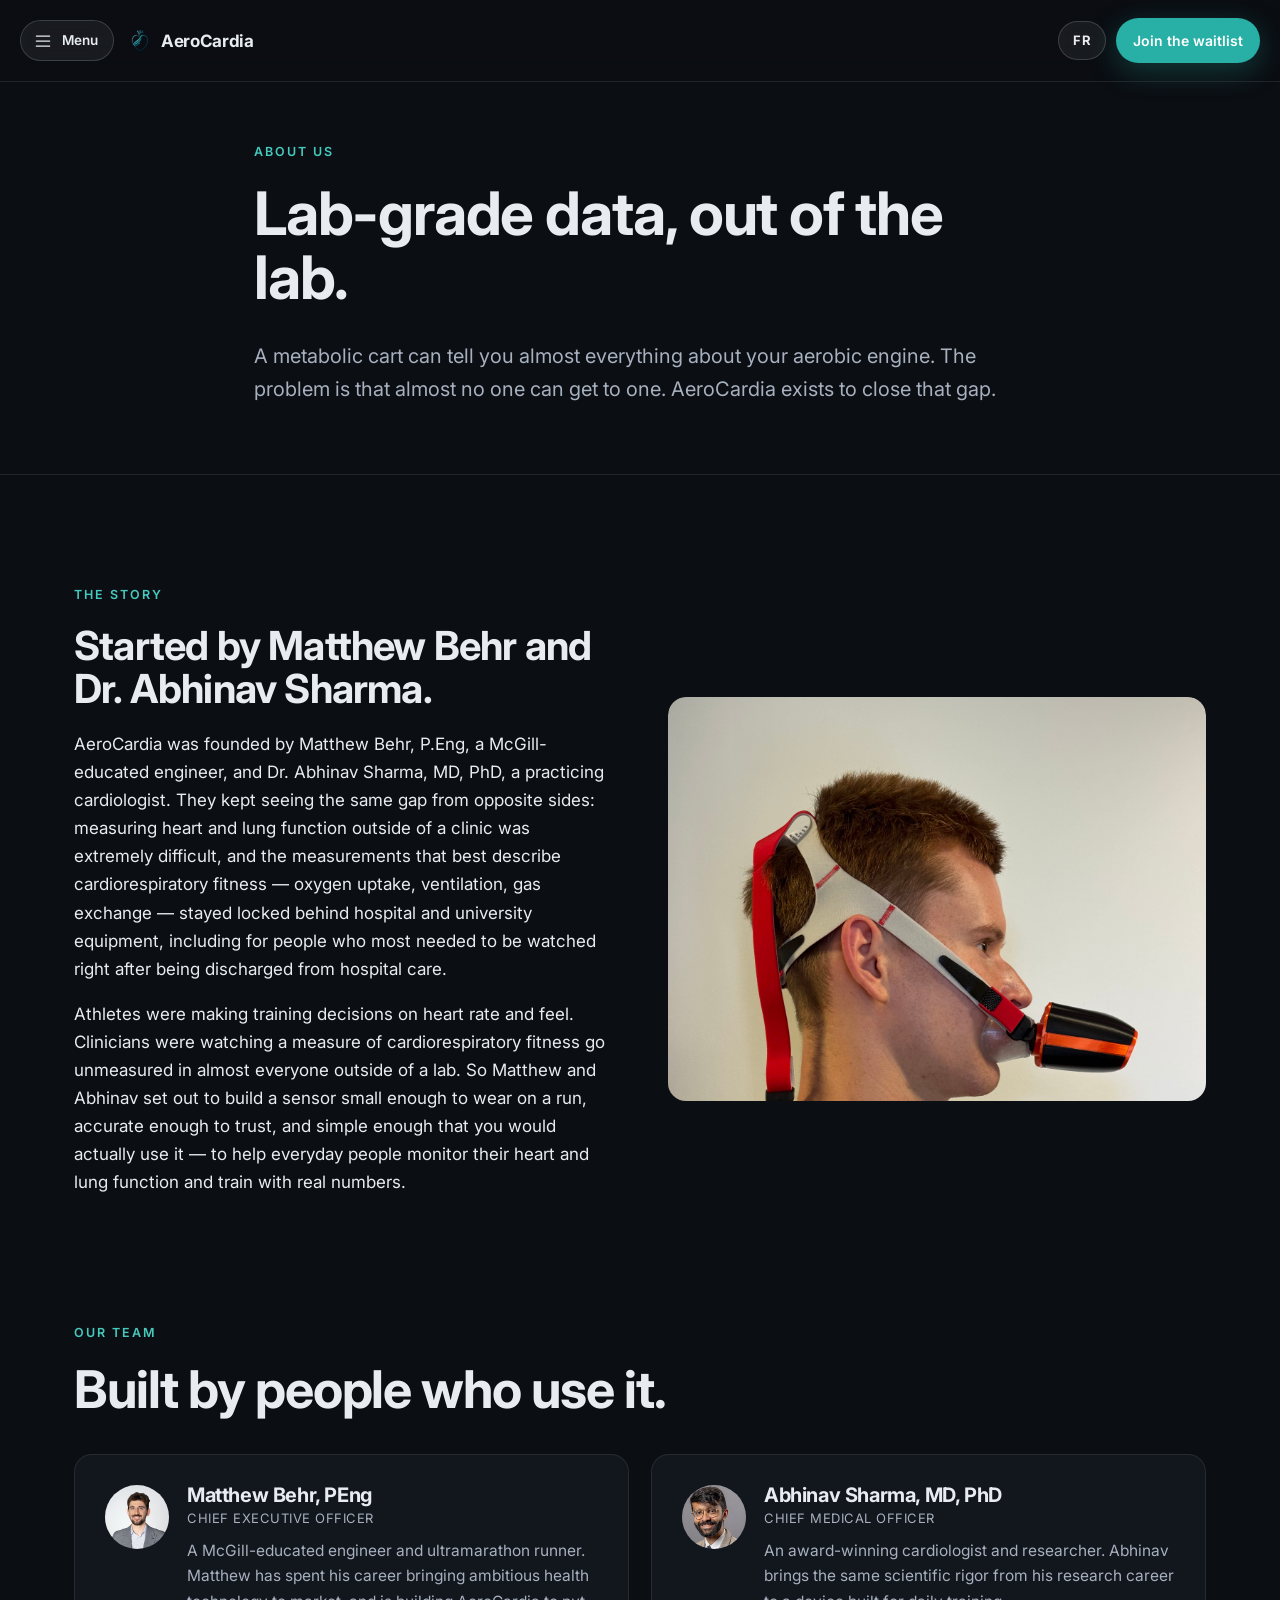
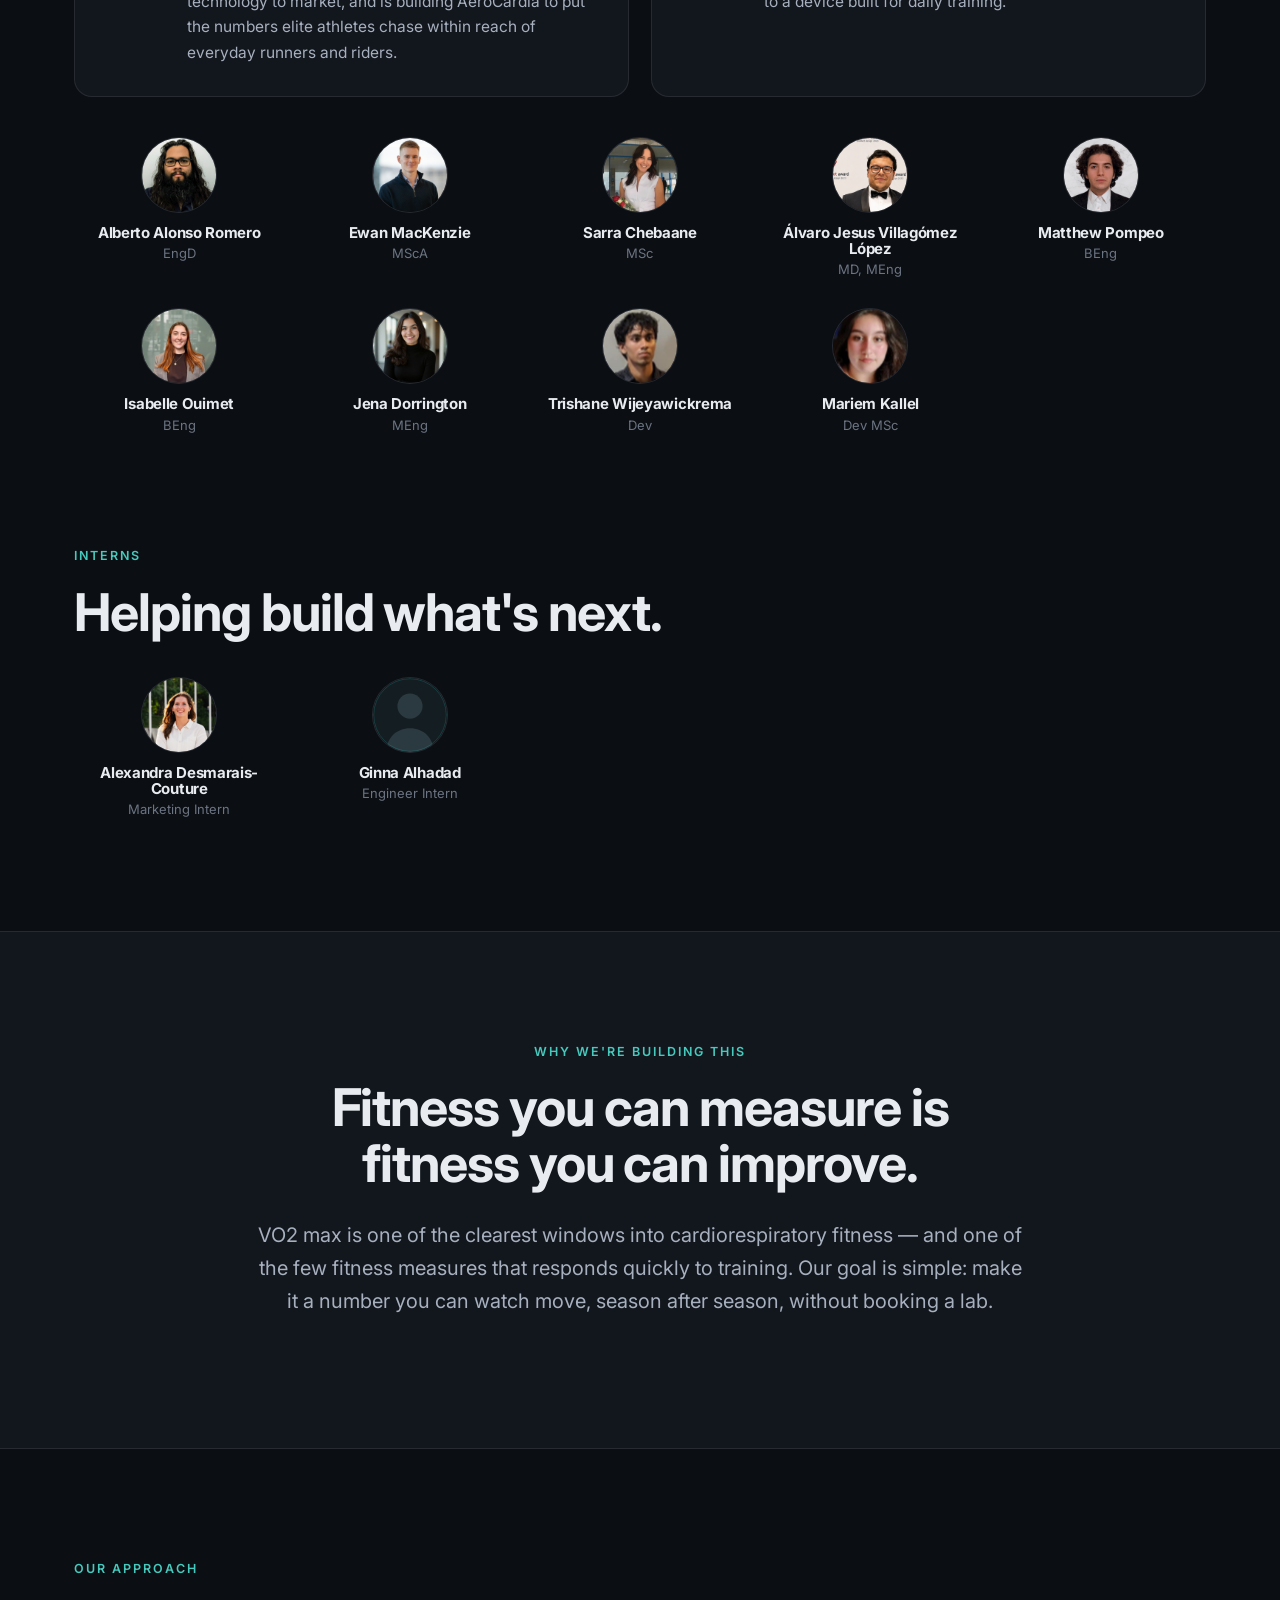
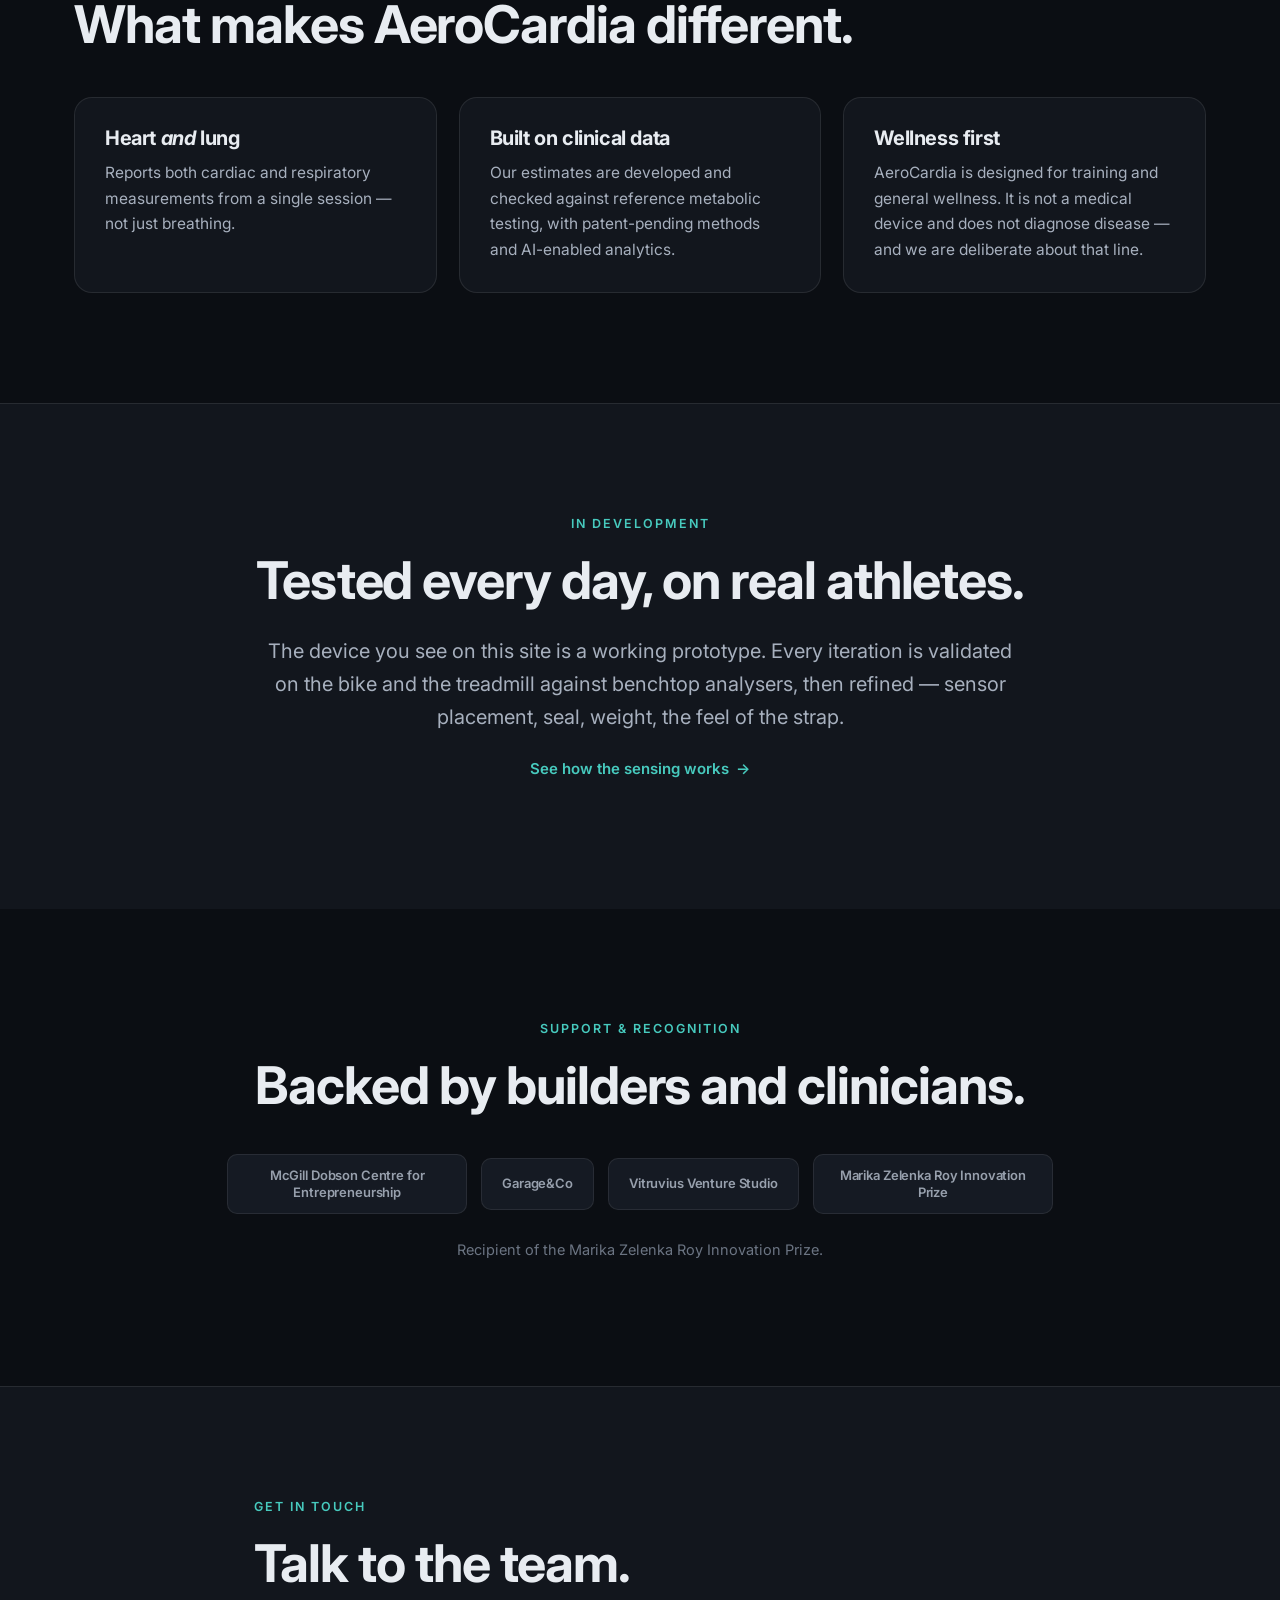
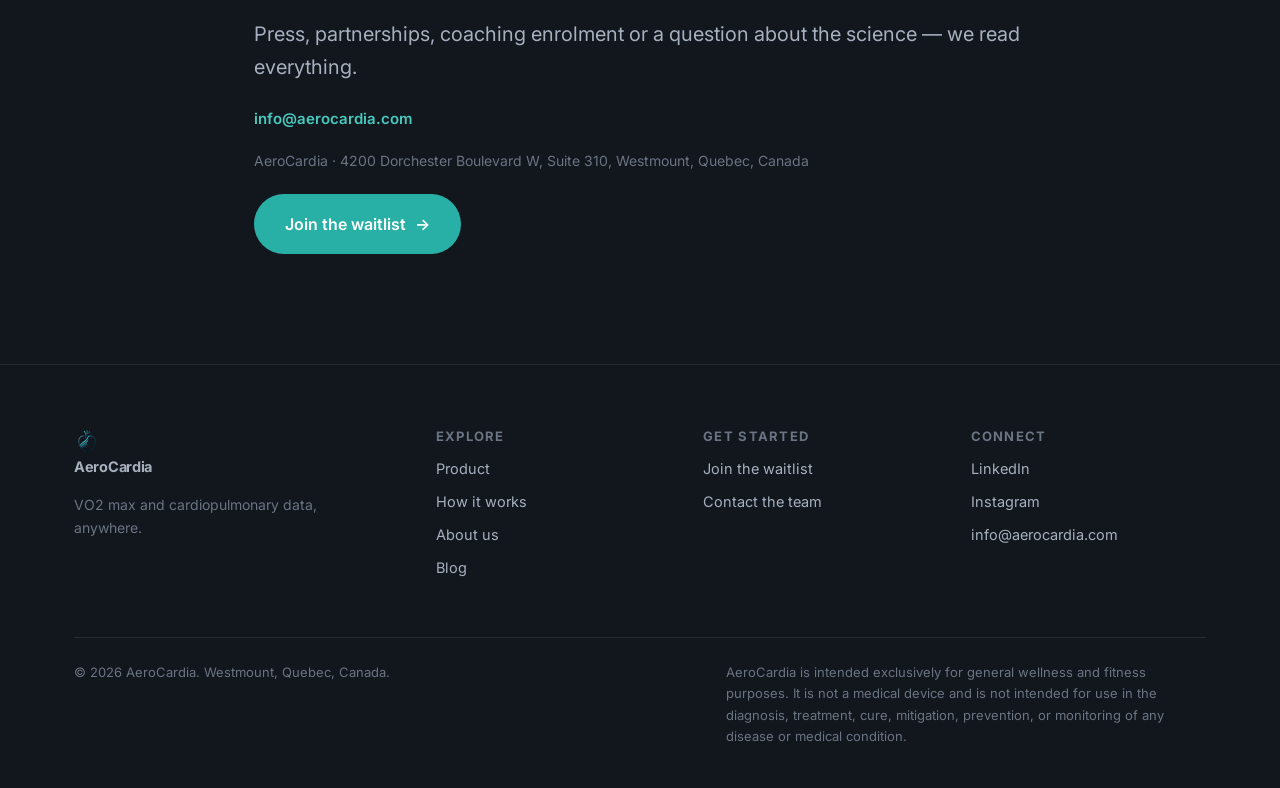
==== commit 99ed832f: "Add EN/FR language toggle and fix pre-existing compliance wording Every page gets a client-side FR/E" ====
--- a/about.html
+++ b/about.html
@@ -4,8 +4,8 @@
 <meta charset="UTF-8" />
 <script>document.documentElement.classList.add("js");</script>
 <meta name="viewport" content="width=device-width, initial-scale=1" />
-<title>About — AeroCardia</title>
-<meta name="description" content="AeroCardia was founded by Matthew Behr, PEng and Abhinav Sharma, MD, PhD to put lab-grade VO2 and breath data in the hands of everyday athletes." />
+<title data-fr="À propos — AeroCardia">About — AeroCardia</title>
+<meta name="description" content="AeroCardia was founded by Matthew Behr, PEng and Abhinav Sharma, MD, PhD to put lab-grade VO2 and breath data in the hands of everyday athletes." data-fr-attrs="content" data-fr-attr-content="AeroCardia a été fondée par Matthew Behr, PEng, et Abhinav Sharma, MD, PhD, pour mettre des données de VO2 et de respiration dignes d'un laboratoire entre les mains des athlètes de tous les jours." />
 <link rel="icon" href="assets/img/favicon.png" />
 <link rel="preconnect" href="https://fonts.googleapis.com" />
 <link rel="preconnect" href="https://fonts.gstatic.com" crossorigin />
@@ -18,33 +18,36 @@
   <div class="topbar__left">
     <button class="menu-open" id="menu-open" aria-expanded="false" aria-controls="menu">
       <svg width="20" height="20" viewBox="0 0 24 24" fill="none" stroke="currentColor" stroke-width="1.5" stroke-linecap="round" stroke-linejoin="round" aria-hidden="true"><line x1="4" y1="6" x2="20" y2="6"/><line x1="4" y1="12" x2="20" y2="12"/><line x1="4" y1="18" x2="20" y2="18"/></svg>
-      <span class="menu-open__label">Menu</span>
+      <span class="menu-open__label" data-fr="Menu">Menu</span>
     </button>
-    <a class="topbar__brand" href="index.html" aria-label="AeroCardia home">
+    <a class="topbar__brand" href="index.html" aria-label="AeroCardia home" data-fr-attrs="aria-label" data-fr-attr-aria-label="Accueil AeroCardia">
       <img src="assets/img/favicon.png" alt="" width="24" height="24" />AeroCardia
     </a>
   </div>
-  <a class="btn btn--primary btn--sm topbar__cta" href="waitlist.html">Join the waitlist</a>
+  <div class="topbar__right">
+    <button type="button" class="lang-toggle" data-lang-toggle aria-pressed="false">FR</button>
+    <a class="btn btn--primary btn--sm topbar__cta" href="waitlist.html" data-fr="Rejoindre la liste d'attente">Join the waitlist</a>
+  </div>
 </header>
 
 <div class="menu" id="menu" aria-hidden="true">
   <div class="menu__backdrop" data-menu-close></div>
-  <nav class="menu__panel" aria-label="Main menu">
+  <nav class="menu__panel" aria-label="Main menu" data-fr-attrs="aria-label" data-fr-attr-aria-label="Menu principal">
     <button class="menu__close" id="menu-close" data-menu-close>
       <svg width="20" height="20" viewBox="0 0 24 24" fill="none" stroke="currentColor" stroke-width="1.5" stroke-linecap="round" stroke-linejoin="round" aria-hidden="true"><path d="M18 6 6 18"/><path d="m6 6 12 12"/></svg>
-      Close
+      <span data-fr="Fermer">Close</span>
     </button>
     <div class="menu__nav">
-      <a class="menu__link" href="index.html"><span class="menu__linkText">Home</span><svg class="menu__arrow icon" width="16" height="16" viewBox="0 0 24 24" fill="none" stroke="currentColor" stroke-width="1.5" stroke-linecap="round" stroke-linejoin="round" aria-hidden="true"><path d="M5 12h14"/><path d="m12 5 7 7-7 7"/></svg></a>
-      <a class="menu__link" href="product.html"><span class="menu__linkText">Product</span><svg class="menu__arrow icon" width="16" height="16" viewBox="0 0 24 24" fill="none" stroke="currentColor" stroke-width="1.5" stroke-linecap="round" stroke-linejoin="round" aria-hidden="true"><path d="M5 12h14"/><path d="m12 5 7 7-7 7"/></svg></a>
-      <a class="menu__link" href="how-it-works.html"><span class="menu__linkText">How it works</span><svg class="menu__arrow icon" width="16" height="16" viewBox="0 0 24 24" fill="none" stroke="currentColor" stroke-width="1.5" stroke-linecap="round" stroke-linejoin="round" aria-hidden="true"><path d="M5 12h14"/><path d="m12 5 7 7-7 7"/></svg></a>
-      <a class="menu__link" href="about.html"><span class="menu__linkText">About</span><svg class="menu__arrow icon" width="16" height="16" viewBox="0 0 24 24" fill="none" stroke="currentColor" stroke-width="1.5" stroke-linecap="round" stroke-linejoin="round" aria-hidden="true"><path d="M5 12h14"/><path d="m12 5 7 7-7 7"/></svg></a>
-      <a class="menu__link" href="index.html#blog"><span class="menu__linkText">Blog</span><svg class="menu__arrow icon" width="16" height="16" viewBox="0 0 24 24" fill="none" stroke="currentColor" stroke-width="1.5" stroke-linecap="round" stroke-linejoin="round" aria-hidden="true"><path d="M5 12h14"/><path d="m12 5 7 7-7 7"/></svg></a>
+      <a class="menu__link" href="index.html"><span class="menu__linkText" data-fr="Accueil">Home</span><svg class="menu__arrow icon" width="16" height="16" viewBox="0 0 24 24" fill="none" stroke="currentColor" stroke-width="1.5" stroke-linecap="round" stroke-linejoin="round" aria-hidden="true"><path d="M5 12h14"/><path d="m12 5 7 7-7 7"/></svg></a>
+      <a class="menu__link" href="product.html"><span class="menu__linkText" data-fr="Produit">Product</span><svg class="menu__arrow icon" width="16" height="16" viewBox="0 0 24 24" fill="none" stroke="currentColor" stroke-width="1.5" stroke-linecap="round" stroke-linejoin="round" aria-hidden="true"><path d="M5 12h14"/><path d="m12 5 7 7-7 7"/></svg></a>
+      <a class="menu__link" href="how-it-works.html"><span class="menu__linkText" data-fr="Comment ça marche">How it works</span><svg class="menu__arrow icon" width="16" height="16" viewBox="0 0 24 24" fill="none" stroke="currentColor" stroke-width="1.5" stroke-linecap="round" stroke-linejoin="round" aria-hidden="true"><path d="M5 12h14"/><path d="m12 5 7 7-7 7"/></svg></a>
+      <a class="menu__link" href="about.html"><span class="menu__linkText" data-fr="À propos">About</span><svg class="menu__arrow icon" width="16" height="16" viewBox="0 0 24 24" fill="none" stroke="currentColor" stroke-width="1.5" stroke-linecap="round" stroke-linejoin="round" aria-hidden="true"><path d="M5 12h14"/><path d="m12 5 7 7-7 7"/></svg></a>
+      <a class="menu__link" href="index.html#blog"><span class="menu__linkText" data-fr="Blogue">Blog</span><svg class="menu__arrow icon" width="16" height="16" viewBox="0 0 24 24" fill="none" stroke="currentColor" stroke-width="1.5" stroke-linecap="round" stroke-linejoin="round" aria-hidden="true"><path d="M5 12h14"/><path d="m12 5 7 7-7 7"/></svg></a>
     </div>
     <div class="menu__foot">
-      <span class="menu__footLabel">Get in touch</span>
+      <span class="menu__footLabel" data-fr="Nous contacter">Get in touch</span>
       <a class="menu__mail" href="mailto:info@aerocardia.com">info@aerocardia.com</a>
-      <div style="margin-top:18px"><a class="btn btn--primary" href="waitlist.html">Join the waitlist</a></div>
+      <div style="margin-top:18px"><a class="btn btn--primary" href="waitlist.html" data-fr="Rejoindre la liste d'attente">Join the waitlist</a></div>
     </div>
   </nav>
 </div>
@@ -53,9 +56,9 @@
 
 <section class="page-hero">
   <div class="wrap narrow reveal in">
-    <span class="eyebrow">About us</span>
-    <h1>Lab-grade data, out of the lab.</h1>
-    <p class="lede">A metabolic cart can tell you almost everything about your aerobic engine. The problem is that almost no one can get to one. AeroCardia exists to close that gap.</p>
+    <span class="eyebrow" data-fr="À propos de nous">About us</span>
+    <h1 data-fr="Des données dignes d'un laboratoire, hors du laboratoire.">Lab-grade data, out of the lab.</h1>
+    <p class="lede" data-fr="Un chariot métabolique peut presque tout vous dire sur votre moteur aérobie. Le problème, c'est que presque personne n'y a accès. AeroCardia existe pour combler cet écart.">A metabolic cart can tell you almost everything about your aerobic engine. The problem is that almost no one can get to one. AeroCardia exists to close that gap.</p>
   </div>
 </section>
 
@@ -64,13 +67,13 @@
   <div class="wrap">
     <div class="split">
       <div class="reveal">
-        <span class="eyebrow">The story</span>
-        <h2>Started by Matthew Behr and Dr. Abhinav Sharma.</h2>
-        <p>AeroCardia was founded by Matthew Behr, P.Eng, a McGill-educated engineer, and Dr. Abhinav Sharma, MD, PhD, a practicing cardiologist. They kept seeing the same gap from opposite sides: measuring heart and lung function outside of a clinic was extremely difficult, and the measurements that best describe cardiorespiratory fitness — oxygen uptake, ventilation, gas exchange — stayed locked behind hospital and university equipment, including for patients who most needed to be watched right after they'd already been discharged.</p>
-        <p>Athletes were making training decisions on heart rate and feel. Clinicians were watching a metric that predicts longevity go unmeasured in almost everyone. So Matthew and Abhinav set out to build a sensor small enough to wear on a run, accurate enough to trust, and simple enough that you would actually use it — to empower both patients and everyday people in monitoring their heart and lung function and living their best life.</p>
+        <span class="eyebrow" data-fr="L'histoire">The story</span>
+        <h2 data-fr="Fondée par Matthew Behr et le Dr Abhinav Sharma.">Started by Matthew Behr and Dr. Abhinav Sharma.</h2>
+        <p data-fr="AeroCardia a été fondée par Matthew Behr, PEng, un ingénieur formé à McGill, et le Dr Abhinav Sharma, MD, PhD, cardiologue en exercice. Ils voyaient tous deux le même écart, chacun de son côté&nbsp;: mesurer la fonction cardiaque et pulmonaire en dehors d'une clinique était extrêmement difficile, et les mesures qui décrivent le mieux la capacité cardiorespiratoire — la consommation d'oxygène, la ventilation, les échanges gazeux — restaient enfermées derrière l'équipement des hôpitaux et des universités, y compris pour les gens qui avaient le plus besoin d'être suivis juste après leur sortie de l'hôpital.">AeroCardia was founded by Matthew Behr, P.Eng, a McGill-educated engineer, and Dr. Abhinav Sharma, MD, PhD, a practicing cardiologist. They kept seeing the same gap from opposite sides: measuring heart and lung function outside of a clinic was extremely difficult, and the measurements that best describe cardiorespiratory fitness — oxygen uptake, ventilation, gas exchange — stayed locked behind hospital and university equipment, including for people who most needed to be watched right after being discharged from hospital care.</p>
+        <p data-fr="Les athlètes prenaient leurs décisions d'entraînement à partir de la fréquence cardiaque et du ressenti. Les cliniciens voyaient une mesure de la capacité cardiorespiratoire rester non mesurée chez presque tout le monde en dehors d'un laboratoire. Matthew et Abhinav ont donc entrepris de construire un capteur assez petit pour être porté en course, assez précis pour qu'on lui fasse confiance, et assez simple pour qu'on l'utilise réellement — pour aider les gens, au quotidien, à suivre leur fonction cardiaque et pulmonaire et à s'entraîner avec de vrais chiffres.">Athletes were making training decisions on heart rate and feel. Clinicians were watching a measure of cardiorespiratory fitness go unmeasured in almost everyone outside of a lab. So Matthew and Abhinav set out to build a sensor small enough to wear on a run, accurate enough to trust, and simple enough that you would actually use it — to help everyday people monitor their heart and lung function and train with real numbers.</p>
       </div>
       <div class="split__media reveal" data-d="1" style="padding:0;border:0;background:none">
-        <img src="assets/img/proto-5914.jpg" alt="Early AeroCardia prototype worn during testing" style="width:100%;height:100%;object-fit:cover;border-radius:var(--radius)" />
+        <img src="assets/img/proto-5914.jpg" alt="Early AeroCardia prototype worn during testing" style="width:100%;height:100%;object-fit:cover;border-radius:var(--radius)" data-fr-attrs="alt" data-fr-attr-alt="Premier prototype AeroCardia porté lors des essais" />
       </div>
     </div>
   </div>
@@ -79,22 +82,22 @@
 <!-- FOUNDERS -->
 <section class="section" style="padding-top:0">
   <div class="wrap">
-    <div class="reveal"><span class="eyebrow">Our team</span><h2>Built by people who use it.</h2></div>
+    <div class="reveal"><span class="eyebrow" data-fr="Notre équipe">Our team</span><h2 data-fr="Conçu par des gens qui l'utilisent.">Built by people who use it.</h2></div>
     <div class="cards cards--2" style="margin-top:36px">
       <div class="card reveal" data-d="1" style="display:flex;gap:18px;align-items:flex-start">
         <img src="assets/img/team/matthew-behr.jpg" alt="Matthew Behr" style="width:64px;height:64px;border-radius:50%;object-fit:cover;flex:none" />
         <div>
           <h3 style="margin-bottom:2px">Matthew Behr, PEng</h3>
-          <p class="muted" style="font-size:13px;text-transform:uppercase;letter-spacing:.04em;margin-bottom:8px">Chief Executive Officer</p>
-          <p style="margin:0">A McGill-educated engineer and ultramarathon runner. Matthew has spent his career bringing ambitious health technology to market, and is building AeroCardia to put the numbers elite athletes chase within reach of everyday runners and riders.</p>
+          <p class="muted" style="font-size:13px;text-transform:uppercase;letter-spacing:.04em;margin-bottom:8px" data-fr="Chef de la direction">Chief Executive Officer</p>
+          <p style="margin:0" data-fr="Un ingénieur formé à McGill et coureur d'ultramarathon. Matthew a consacré sa carrière à mettre sur le marché des technologies de santé ambitieuses, et bâtit AeroCardia pour mettre à la portée des coureurs et cyclistes de tous les jours les chiffres que visent les athlètes d'élite.">A McGill-educated engineer and ultramarathon runner. Matthew has spent his career bringing ambitious health technology to market, and is building AeroCardia to put the numbers elite athletes chase within reach of everyday runners and riders.</p>
         </div>
       </div>
       <div class="card reveal" data-d="2" style="display:flex;gap:18px;align-items:flex-start">
         <img src="assets/img/team/abhinav-sharma.jpg" alt="Abhinav Sharma" style="width:64px;height:64px;border-radius:50%;object-fit:cover;flex:none" />
         <div>
           <h3 style="margin-bottom:2px">Abhinav Sharma, MD, PhD</h3>
-          <p class="muted" style="font-size:13px;text-transform:uppercase;letter-spacing:.04em;margin-bottom:8px">Chief Medical Officer</p>
-          <p style="margin:0">An award-winning cardiologist and researcher. Abhinav brings the same scientific rigor from his research career to a device built for daily training.</p>
+          <p class="muted" style="font-size:13px;text-transform:uppercase;letter-spacing:.04em;margin-bottom:8px" data-fr="Chef de la direction médicale">Chief Medical Officer</p>
+          <p style="margin:0" data-fr="Un cardiologue et chercheur primé. Abhinav apporte la même rigueur scientifique de sa carrière de recherche à un appareil conçu pour l'entraînement quotidien.">An award-winning cardiologist and researcher. Abhinav brings the same scientific rigor from his research career to a device built for daily training.</p>
         </div>
       </div>
     </div>
@@ -115,10 +118,10 @@
 <!-- INTERNS -->
 <section class="section" style="padding-top:0">
   <div class="wrap">
-    <div class="reveal"><span class="eyebrow">Interns</span><h2>Helping build what's next.</h2></div>
+    <div class="reveal"><span class="eyebrow" data-fr="Stagiaires">Interns</span><h2 data-fr="Contribuent à bâtir la suite.">Helping build what's next.</h2></div>
     <div class="team-grid reveal" data-d="1" style="margin-top:36px;grid-template-columns:repeat(5,1fr)">
-      <div class="team-mini"><img src="assets/img/team/alexandra-desmarais-couture.png" alt="Alexandra Desmarais-Couture" /><h4>Alexandra Desmarais-Couture</h4><p>Marketing Intern</p></div>
-      <div class="team-mini"><img src="assets/img/team/placeholder-avatar.svg" alt="Ginna Alhadad" /><h4>Ginna Alhadad</h4><p>Engineer Intern</p></div>
+      <div class="team-mini"><img src="assets/img/team/alexandra-desmarais-couture.png" alt="Alexandra Desmarais-Couture" /><h4>Alexandra Desmarais-Couture</h4><p data-fr="Stagiaire en marketing">Marketing Intern</p></div>
+      <div class="team-mini"><img src="assets/img/team/placeholder-avatar.svg" alt="Ginna Alhadad" /><h4>Ginna Alhadad</h4><p data-fr="Stagiaire en ingénierie">Engineer Intern</p></div>
     </div>
   </div>
 </section>
@@ -126,20 +129,20 @@
 <!-- MISSION -->
 <section class="section" style="background:var(--bg-elev);border-top:1px solid var(--line);border-bottom:1px solid var(--line)">
   <div class="wrap narrow center reveal" style="margin-inline:auto">
-    <span class="eyebrow" style="justify-content:center">Why we're building this</span>
-    <h2>Fitness you can measure is fitness you can improve.</h2>
-    <p class="lede" style="margin-inline:auto">VO2 max is one of the strongest predictors of how long and how well people live — and one of the few that responds quickly to training. Our goal is simple: make it a number you can watch move, season after season, without booking a lab.</p>
+    <span class="eyebrow" style="justify-content:center" data-fr="Pourquoi nous construisons ceci">Why we're building this</span>
+    <h2 data-fr="Une forme physique qu'on peut mesurer est une forme physique qu'on peut améliorer.">Fitness you can measure is fitness you can improve.</h2>
+    <p class="lede" style="margin-inline:auto" data-fr="Le VO2 max est l'une des fenêtres les plus claires sur la capacité cardiorespiratoire — et l'une des rares mesures de forme physique qui réagit rapidement à l'entraînement. Notre objectif est simple&nbsp;: en faire un chiffre que vous pouvez voir évoluer, saison après saison, sans réserver de laboratoire.">VO2 max is one of the clearest windows into cardiorespiratory fitness — and one of the few fitness measures that responds quickly to training. Our goal is simple: make it a number you can watch move, season after season, without booking a lab.</p>
   </div>
 </section>
 
 <!-- APPROACH -->
 <section class="section">
   <div class="wrap">
-    <div class="reveal"><span class="eyebrow">Our approach</span><h2>What makes AeroCardia different.</h2></div>
+    <div class="reveal"><span class="eyebrow" data-fr="Notre approche">Our approach</span><h2 data-fr="Ce qui distingue AeroCardia.">What makes AeroCardia different.</h2></div>
     <div class="cards cards--3" style="margin-top:44px">
-      <div class="card reveal" data-d="1"><h3>Heart <em>and</em> lung</h3><p>The only consumer device that reports both cardiac and respiratory measurements from a single session — not just breathing.</p></div>
-      <div class="card reveal" data-d="2"><h3>Built on clinical data</h3><p>Our estimates are developed and checked against reference metabolic testing, with patent-pending methods and AI-enabled analytics.</p></div>
-      <div class="card reveal" data-d="3"><h3>Wellness first</h3><p>AeroCardia is designed for training and general wellness. It is not a medical device and does not diagnose disease — and we are deliberate about that line.</p></div>
+      <div class="card reveal" data-d="1"><h3 data-fr="Cœur <em>et</em> poumon">Heart <em>and</em> lung</h3><p data-fr="Rapporte à la fois des mesures cardiaques et respiratoires en une seule séance — pas seulement la respiration.">Reports both cardiac and respiratory measurements from a single session — not just breathing.</p></div>
+      <div class="card reveal" data-d="2"><h3 data-fr="Basé sur des données cliniques">Built on clinical data</h3><p data-fr="Nos estimations sont développées et vérifiées par rapport à des tests métaboliques de référence, avec des méthodes en instance de brevet et une analytique assistée par IA.">Our estimates are developed and checked against reference metabolic testing, with patent-pending methods and AI-enabled analytics.</p></div>
+      <div class="card reveal" data-d="3"><h3 data-fr="Le bien-être d'abord">Wellness first</h3><p data-fr="AeroCardia est conçu pour l'entraînement et le bien-être général. Ce n'est pas un dispositif médical et il ne diagnostique pas de maladie — et nous sommes délibérés quant à cette limite.">AeroCardia is designed for training and general wellness. It is not a medical device and does not diagnose disease — and we are deliberate about that line.</p></div>
     </div>
   </div>
 </section>
@@ -147,39 +150,39 @@
 <!-- LAB -->
 <section class="section" style="background:var(--bg-elev);border-top:1px solid var(--line)">
   <div class="wrap narrow center reveal">
-    <span class="eyebrow" style="justify-content:center">In development</span>
-    <h2>Tested every day, on real athletes.</h2>
-    <p class="lede" style="margin-inline:auto">The device you see on this site is a working prototype. Every iteration is validated on the bike and the treadmill against benchtop analysers, then refined — sensor placement, seal, weight, the feel of the strap.</p>
-    <p><a class="link" href="how-it-works.html">See how the sensing works <span class="arrow">&rarr;</span></a></p>
+    <span class="eyebrow" style="justify-content:center" data-fr="En développement">In development</span>
+    <h2 data-fr="Testé chaque jour, sur de vrais athlètes.">Tested every day, on real athletes.</h2>
+    <p class="lede" style="margin-inline:auto" data-fr="L'appareil que vous voyez sur ce site est un prototype fonctionnel. Chaque itération est validée sur vélo et sur tapis roulant par rapport à des analyseurs de paillasse, puis affinée — positionnement du capteur, étanchéité, poids, sensation de la sangle.">The device you see on this site is a working prototype. Every iteration is validated on the bike and the treadmill against benchtop analysers, then refined — sensor placement, seal, weight, the feel of the strap.</p>
+    <p><a class="link" href="how-it-works.html" data-fr="Voir comment fonctionne la détection <span class='arrow'>&rarr;</span>">See how the sensing works <span class="arrow">&rarr;</span></a></p>
   </div>
 </section>
 
 <!-- BACKERS -->
 <section class="section">
   <div class="wrap center reveal">
-    <span class="eyebrow" style="justify-content:center">Support &amp; recognition</span>
-    <h2>Backed by builders and clinicians.</h2>
+    <span class="eyebrow" style="justify-content:center" data-fr="Soutien et reconnaissance">Support &amp; recognition</span>
+    <h2 data-fr="Soutenu par des bâtisseurs et des cliniciens.">Backed by builders and clinicians.</h2>
     <div class="backers" style="margin-top:40px">
       <span class="backer"><img src="assets/img/logos/mcgill-dobson.png" alt="McGill Dobson Centre for Entrepreneurship" onerror="this.hidden=true;this.nextElementSibling.hidden=false" /><span class="backer__txt" hidden>McGill Dobson Centre for Entrepreneurship</span></span>
       <span class="backer"><img src="assets/img/logos/garage-co.png" alt="Garage&amp;Co" onerror="this.hidden=true;this.nextElementSibling.hidden=false" /><span class="backer__txt" hidden>Garage&amp;Co</span></span>
       <span class="backer"><img src="assets/img/logos/vitruvius.png" alt="Vitruvius Venture Studio" onerror="this.hidden=true;this.nextElementSibling.hidden=false" /><span class="backer__txt" hidden>Vitruvius Venture Studio</span></span>
       <span class="backer"><img src="assets/img/logos/marika-zelenka-roy.png" alt="Marika Zelenka Roy Innovation Prize" onerror="this.hidden=true;this.nextElementSibling.hidden=false" /><span class="backer__txt" hidden>Marika Zelenka Roy Innovation Prize</span></span>
     </div>
-    <p class="muted" style="margin-top:24px;font-size:14.5px">Recipient of the Marika Zelenka Roy Innovation Prize.</p>
+    <p class="muted" style="margin-top:24px;font-size:14.5px" data-fr="Lauréat du prix d'innovation Marika Zelenka Roy.">Recipient of the Marika Zelenka Roy Innovation Prize.</p>
   </div>
 </section>
 
 <!-- CONTACT -->
 <section class="section" style="background:var(--bg-elev);border-top:1px solid var(--line)">
   <div class="wrap narrow reveal">
-    <span class="eyebrow">Get in touch</span>
-    <h2>Talk to the team.</h2>
-    <p class="lede">Press, partnerships, coaching enrolment or a question about the science — we read everything.</p>
+    <span class="eyebrow" data-fr="Nous contacter">Get in touch</span>
+    <h2 data-fr="Parlez à l'équipe.">Talk to the team.</h2>
+    <p class="lede" data-fr="Presse, partenariats, inscription à l'encadrement ou une question sur la science — nous lisons tout.">Press, partnerships, coaching enrolment or a question about the science — we read everything.</p>
     <p style="margin-top:20px">
       <a class="link" href="mailto:info@aerocardia.com">info@aerocardia.com</a>
     </p>
     <p class="muted" style="font-size:14px">AeroCardia &middot; 4200 Dorchester Boulevard W, Suite 310, Westmount, Quebec, Canada</p>
-    <div style="margin-top:22px"><a class="btn btn--primary btn--lg" href="waitlist.html">Join the waitlist <span class="arrow">&rarr;</span></a></div>
+    <div style="margin-top:22px"><a class="btn btn--primary btn--lg" href="waitlist.html" data-fr="Rejoindre la liste d'attente <span class='arrow'>&rarr;</span>">Join the waitlist <span class="arrow">&rarr;</span></a></div>
   </div>
 </section>
 
@@ -190,19 +193,20 @@
     <div class="footer__grid">
       <div>
         <a class="brand" href="index.html" style="margin-bottom:14px"><img class="brand__mark" src="assets/img/favicon.png" alt="" width="26" height="26" />AeroCardia</a>
-        <p class="muted" style="font-size:14px;max-width:32ch">VO2 max and cardiopulmonary data, anywhere.</p>
-      </div>
-      <div><h4>Explore</h4><a href="product.html">Product</a><a href="how-it-works.html">How it works</a><a href="about.html">About us</a><a href="https://aerocardia.com/blog">Blog</a></div>
-      <div><h4>Get started</h4><a href="waitlist.html">Join the waitlist</a><a href="mailto:info@aerocardia.com">Contact the team</a></div>
-      <div><h4>Connect</h4><a href="https://www.linkedin.com/company/aerocardia/" target="_blank" rel="noopener">LinkedIn</a><a href="https://www.instagram.com/aerocardia" target="_blank" rel="noopener">Instagram</a><a href="mailto:info@aerocardia.com">info@aerocardia.com</a></div>
+        <p class="muted" style="font-size:14px;max-width:32ch" data-fr="Les données de VO2 max et cardiopulmonaires, partout.">VO2 max and cardiopulmonary data, anywhere.</p>
+      </div>
+      <div><h4 data-fr="Explorer">Explore</h4><a href="product.html" data-fr="Produit">Product</a><a href="how-it-works.html" data-fr="Comment ça marche">How it works</a><a href="about.html" data-fr="À propos">About us</a><a href="https://aerocardia.com/blog" data-fr="Blogue">Blog</a></div>
+      <div><h4 data-fr="Commencer">Get started</h4><a href="waitlist.html" data-fr="Rejoindre la liste d'attente">Join the waitlist</a><a href="mailto:info@aerocardia.com" data-fr="Contacter l'équipe">Contact the team</a></div>
+      <div><h4 data-fr="Nous suivre">Connect</h4><a href="https://www.linkedin.com/company/aerocardia/" target="_blank" rel="noopener">LinkedIn</a><a href="https://www.instagram.com/aerocardia" target="_blank" rel="noopener">Instagram</a><a href="mailto:info@aerocardia.com">info@aerocardia.com</a></div>
     </div>
     <div class="footer__bottom">
       <span>&copy; <span data-year>2026</span> AeroCardia. Westmount, Quebec, Canada.</span>
-      <span class="footer__disc">AeroCardia is intended exclusively for general wellness and fitness purposes. It is not a medical device and is not intended to diagnose, treat, cure or prevent any disease.</span>
+      <span class="footer__disc" data-fr="AeroCardia est destiné exclusivement à des fins de bien-être général et de mise en forme. Il n'est pas un dispositif médical et n'est pas destiné à être utilisé pour le diagnostic, le traitement, la guérison, l'atténuation, la prévention ou la surveillance d'une maladie ou d'une condition médicale.">AeroCardia is intended exclusively for general wellness and fitness purposes. It is not a medical device and is not intended for use in the diagnosis, treatment, cure, mitigation, prevention, or monitoring of any disease or medical condition.</span>
     </div>
   </div>
 </footer>
 
+<script src="assets/js/i18n.js"></script>
 <script src="assets/js/menu.js"></script>
 <script src="assets/js/main.js"></script>
 </body>
--- a/assets/css/styles.css
+++ b/assets/css/styles.css
@@ -443,9 +443,21 @@
 }
 .menu-open:hover { background: rgba(255, 255, 255, 0.12); border-color: var(--text-mute); }
 .menu-open svg { flex: none; }
+.topbar__right { display: flex; align-items: center; gap: 10px; }
+.lang-toggle {
+  display: inline-flex; align-items: center; justify-content: center;
+  min-width: 42px;
+  background: rgba(255, 255, 255, 0.06); backdrop-filter: blur(10px); -webkit-backdrop-filter: blur(10px);
+  border: 1px solid var(--line-strong); border-radius: 999px;
+  padding: 8px 14px; color: var(--text); font: inherit; font-size: 13px; font-weight: 700; letter-spacing: .02em;
+  transition: background .18s, border-color .18s; flex: none;
+}
+.lang-toggle:hover { background: rgba(255, 255, 255, 0.12); border-color: var(--text-mute); }
+.menu__lang { margin-top: 18px; }
 .topbar__cta { box-shadow: 0 8px 30px rgba(41, 176, 166, 0.28); flex: none; }
 @media (max-width: 560px) {
   .topbar { padding: 12px 14px; }
+  .lang-toggle { padding: 9px 11px; }
   .topbar__brand { display: none; }
   .menu-open__label { display: none; }
   .menu-open { padding: 9px; border-radius: 12px; }
